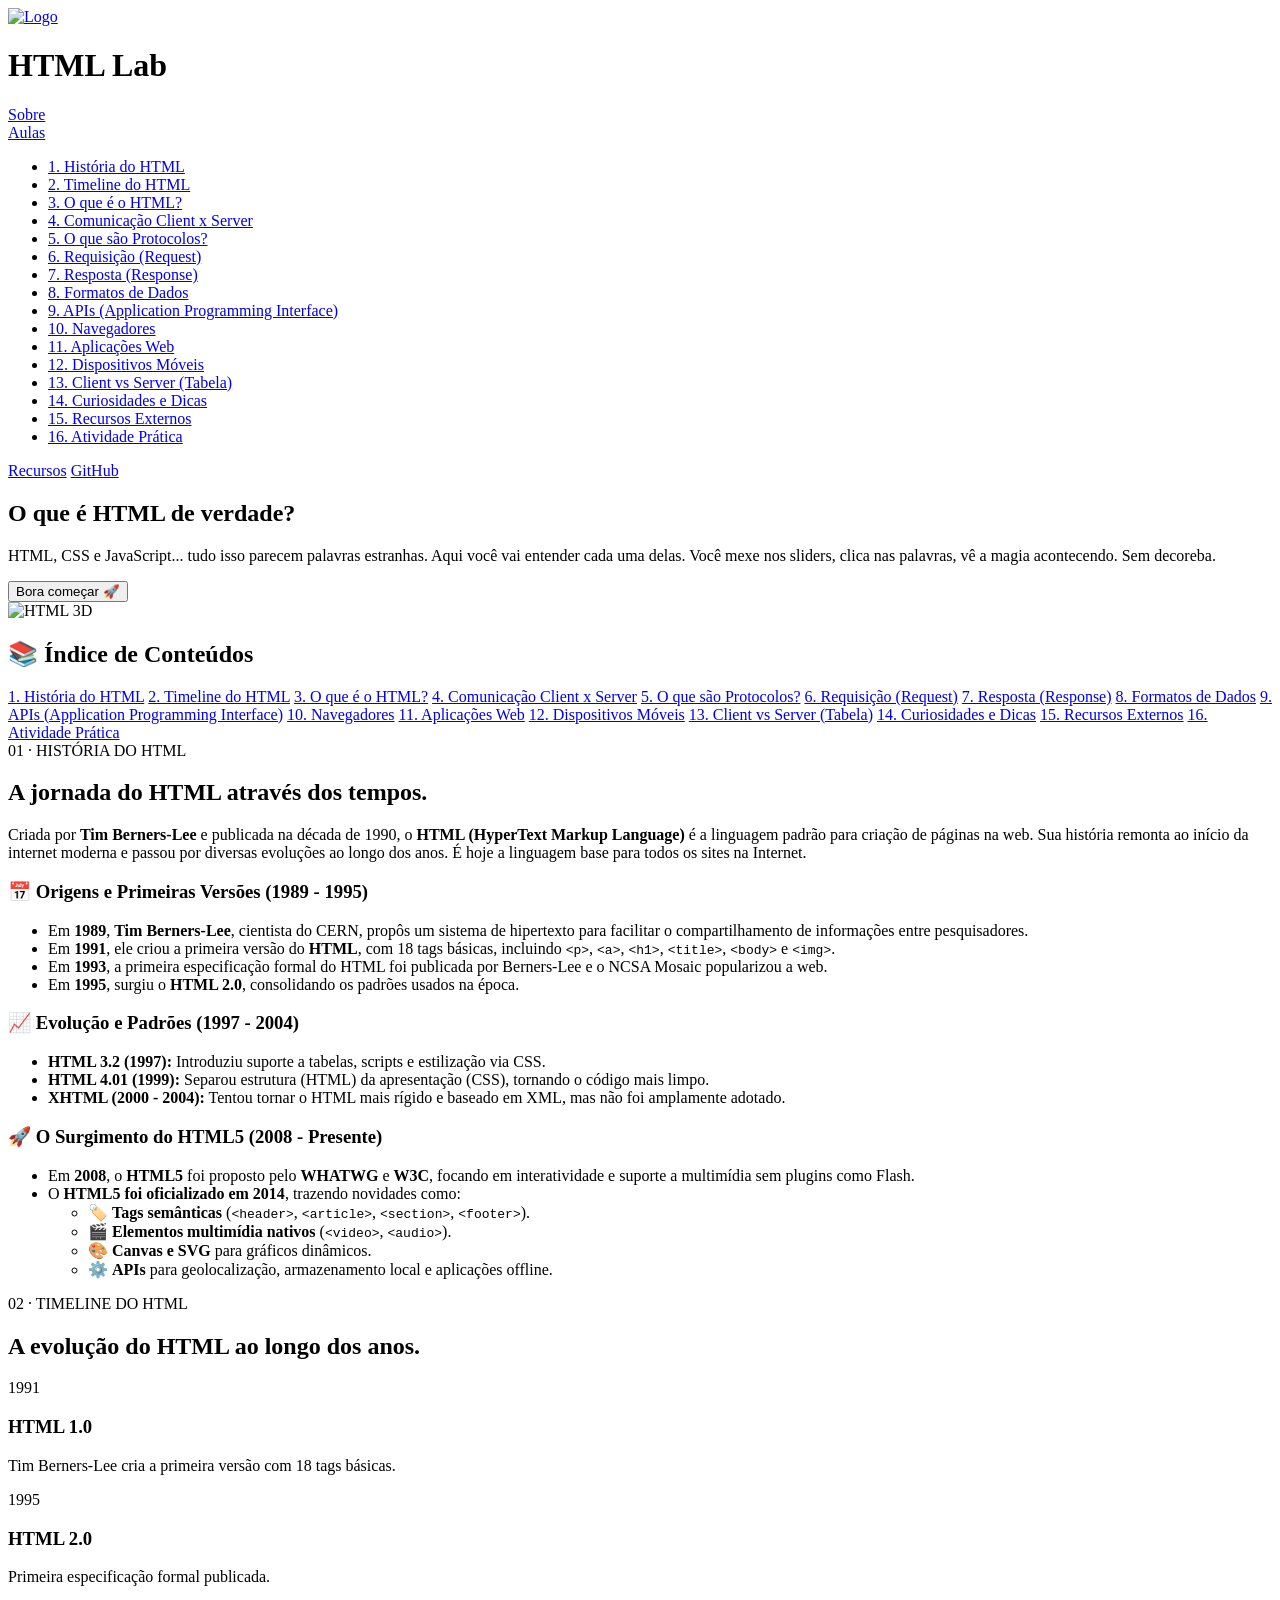
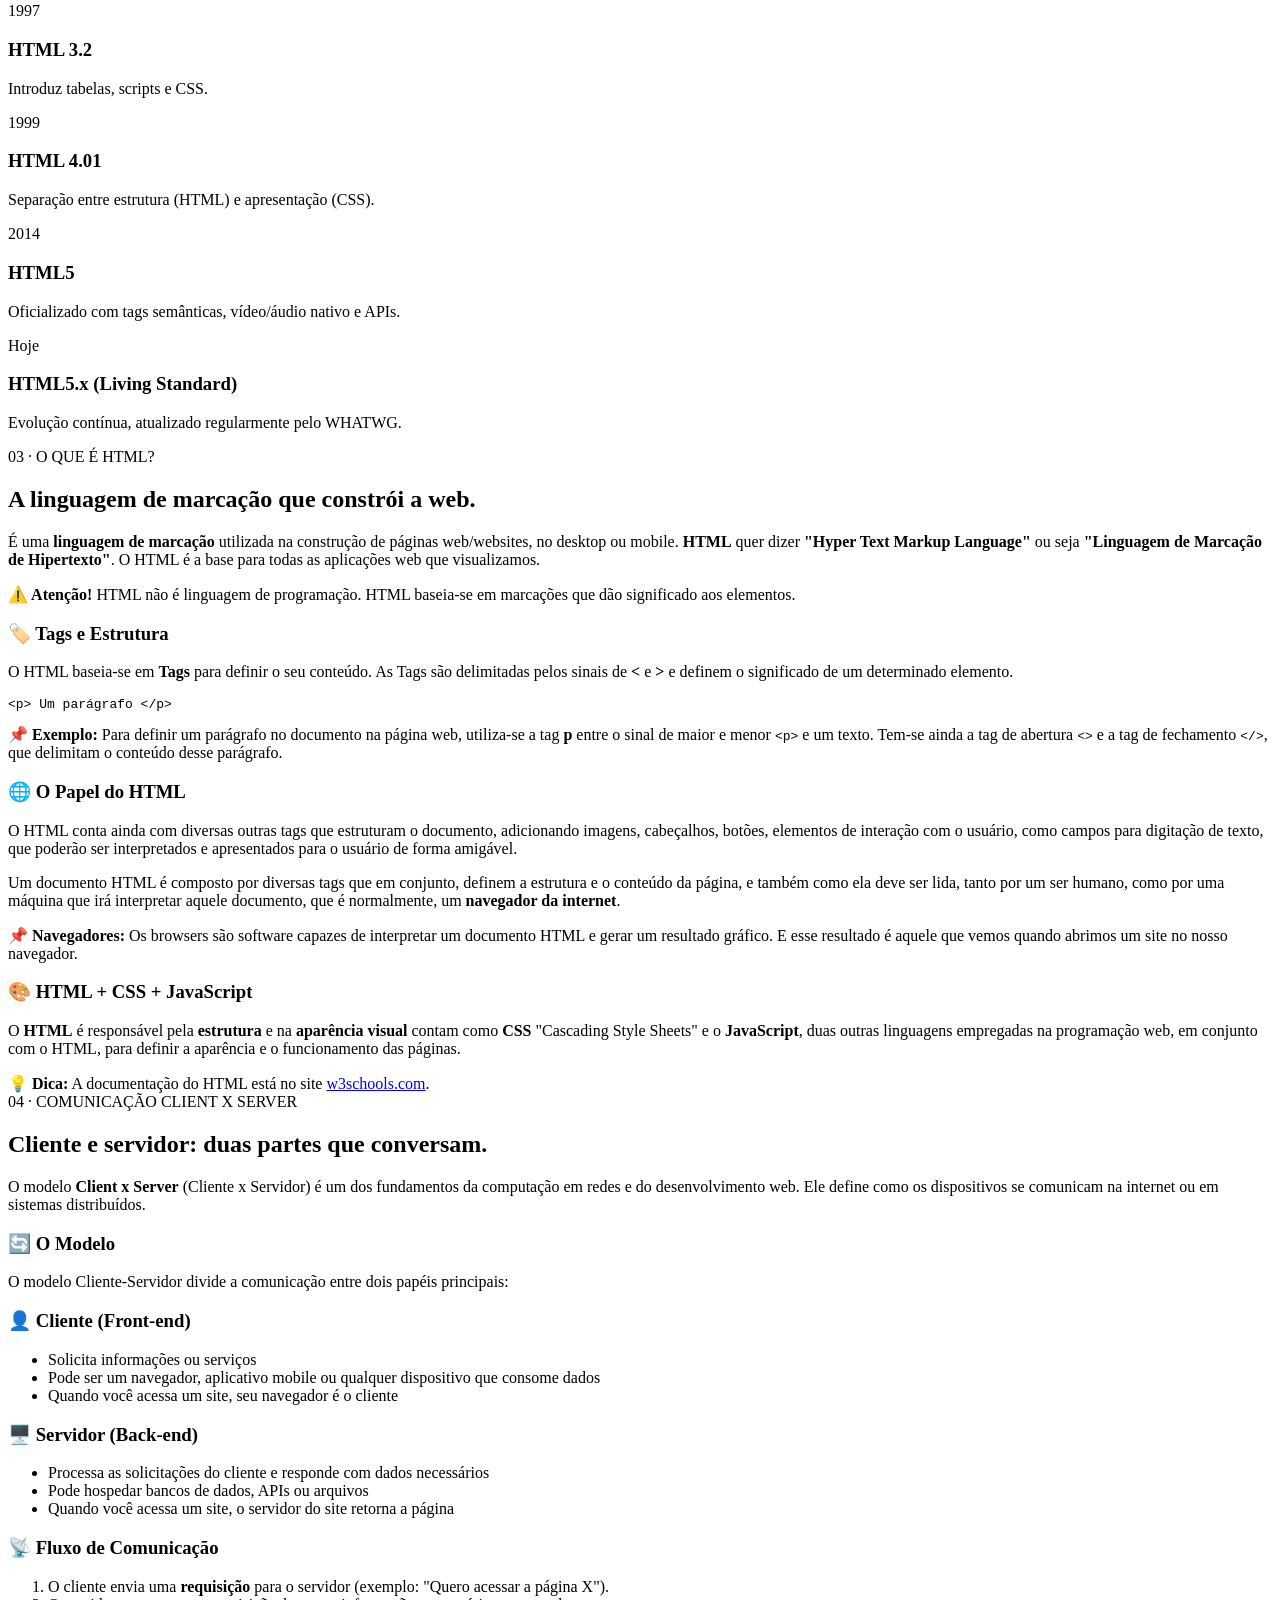
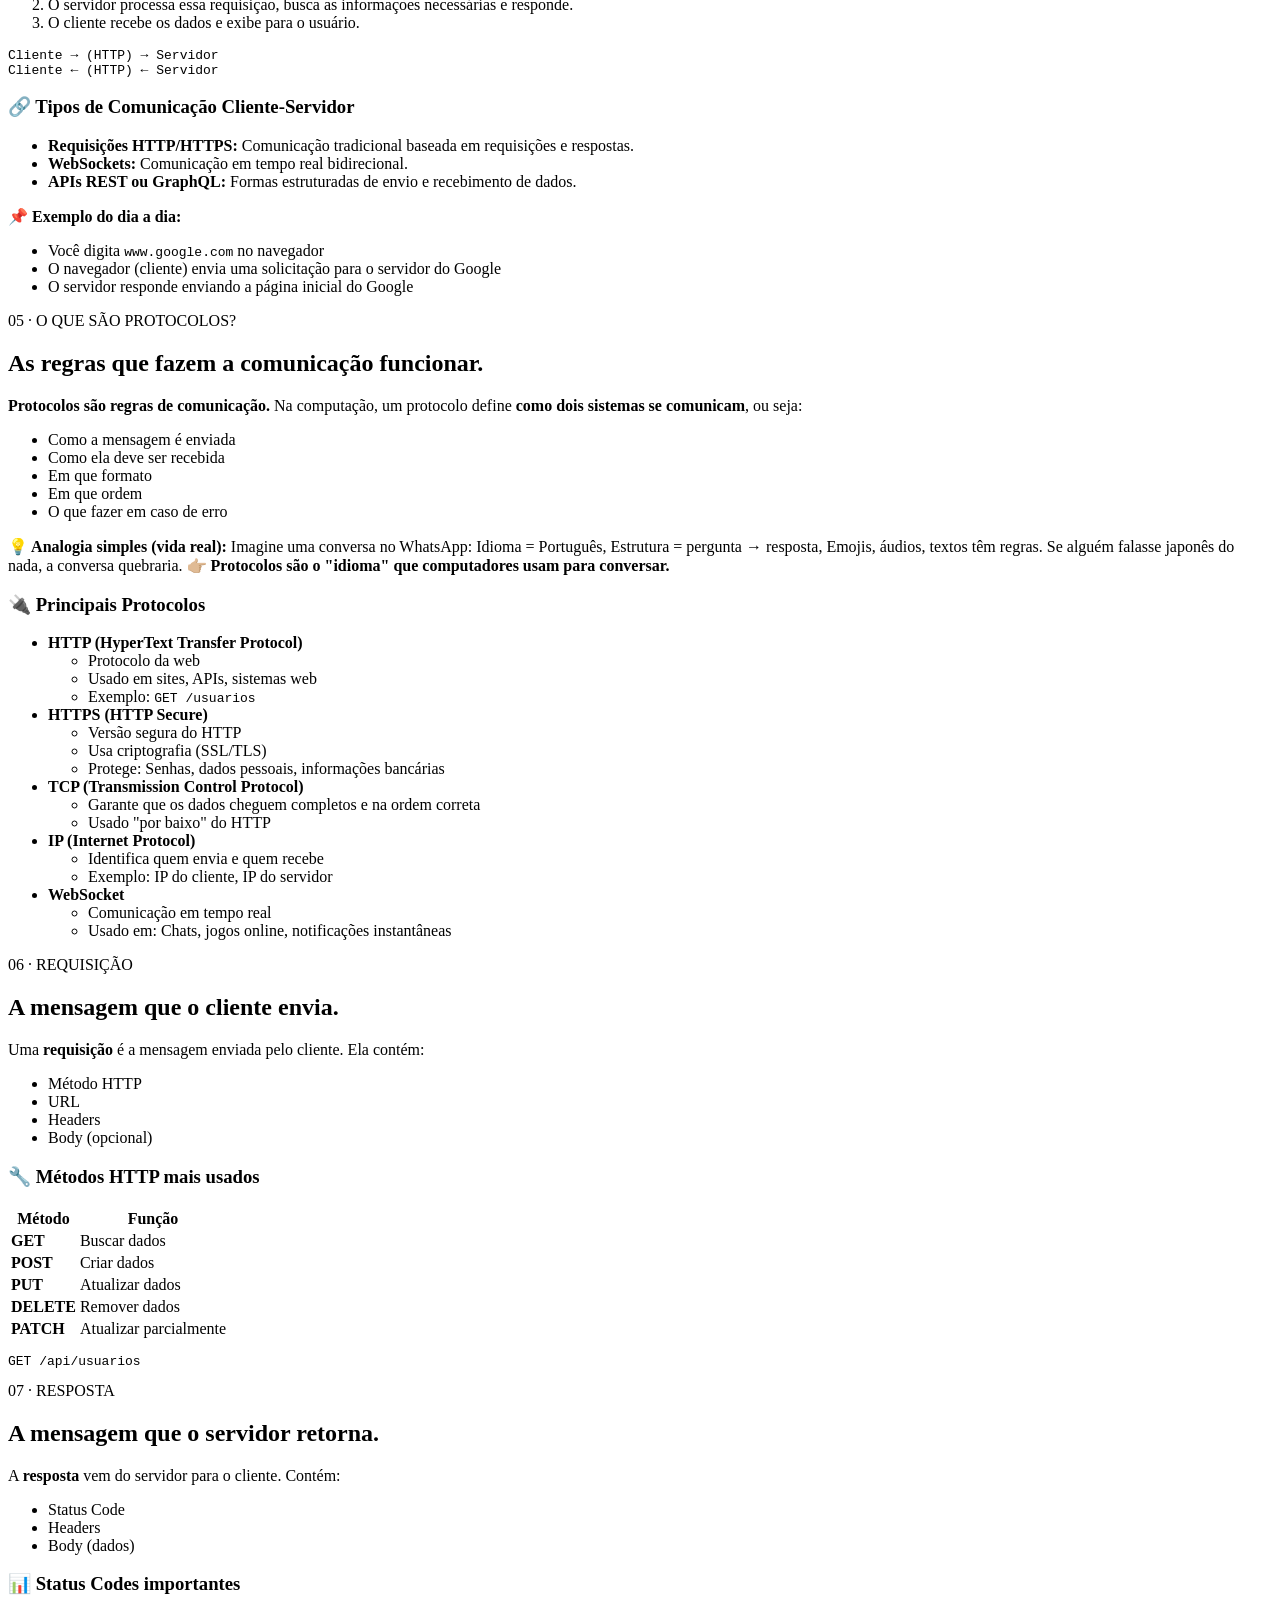
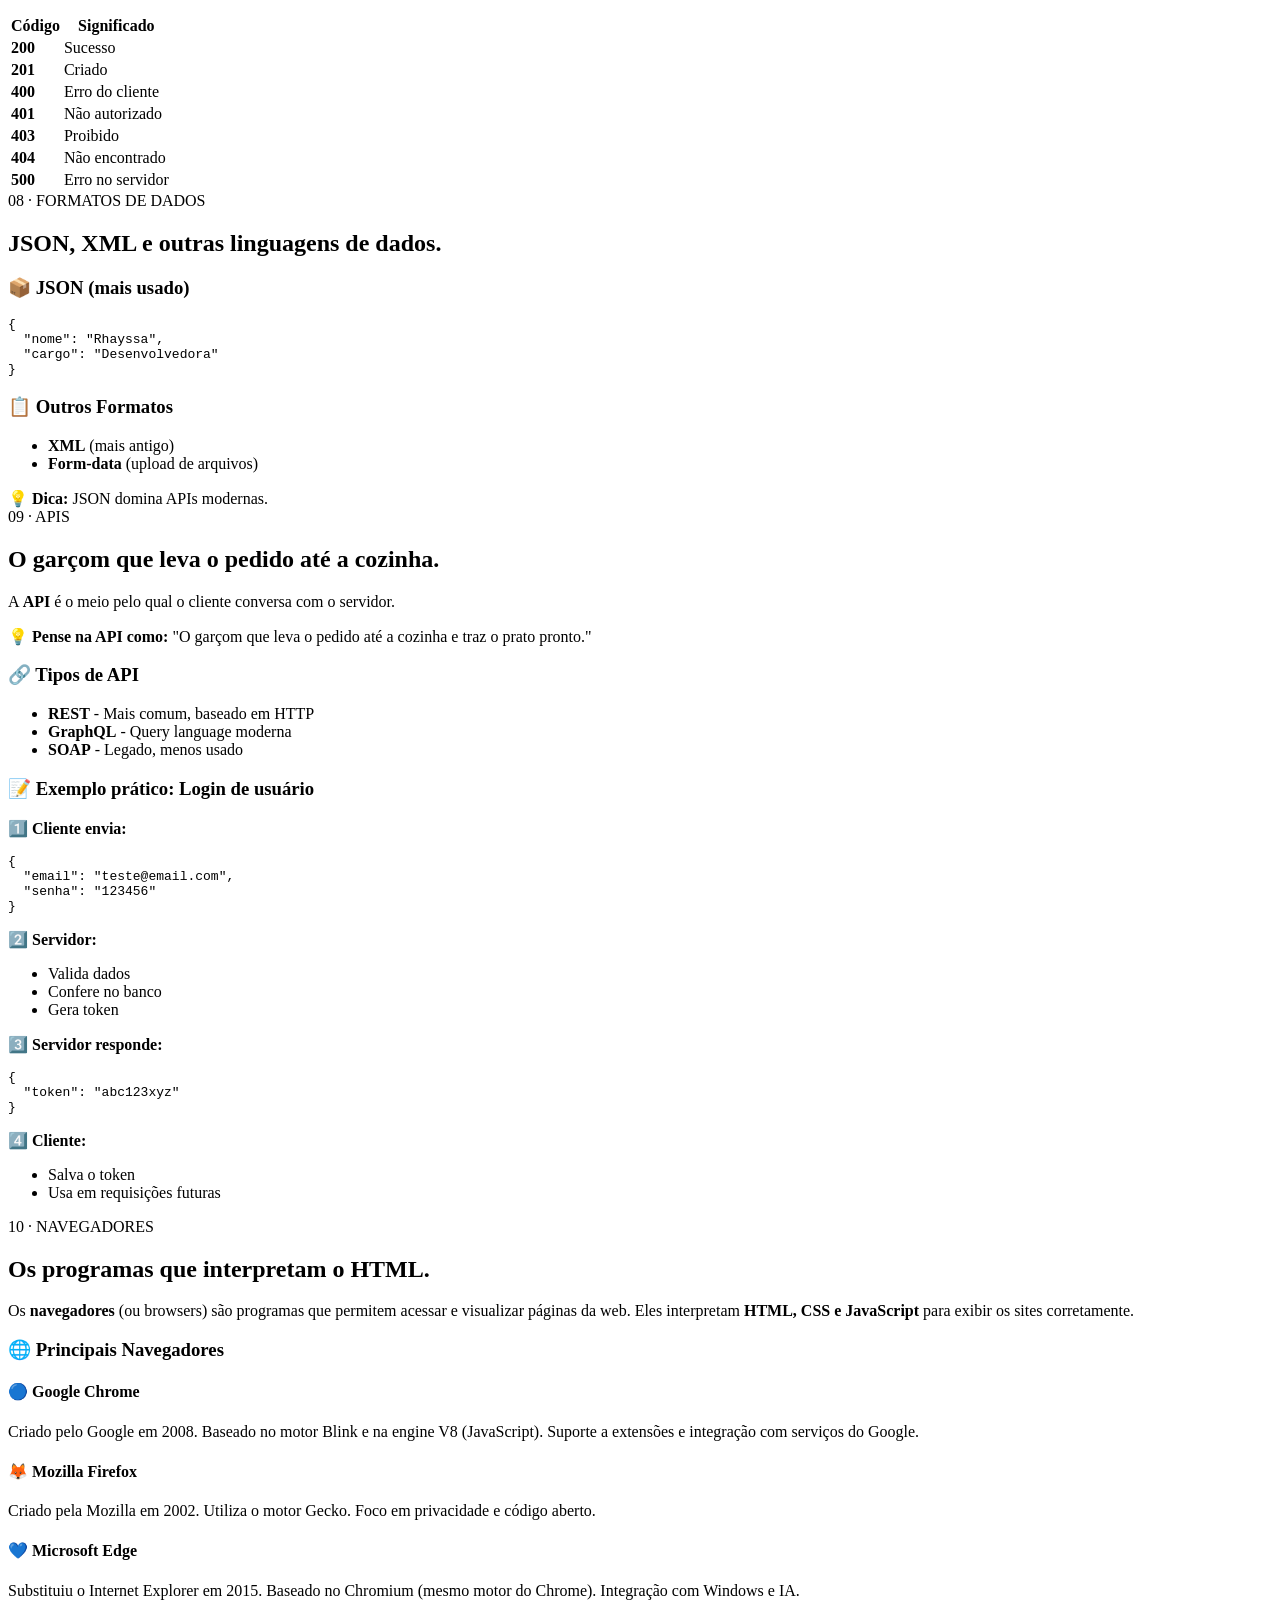
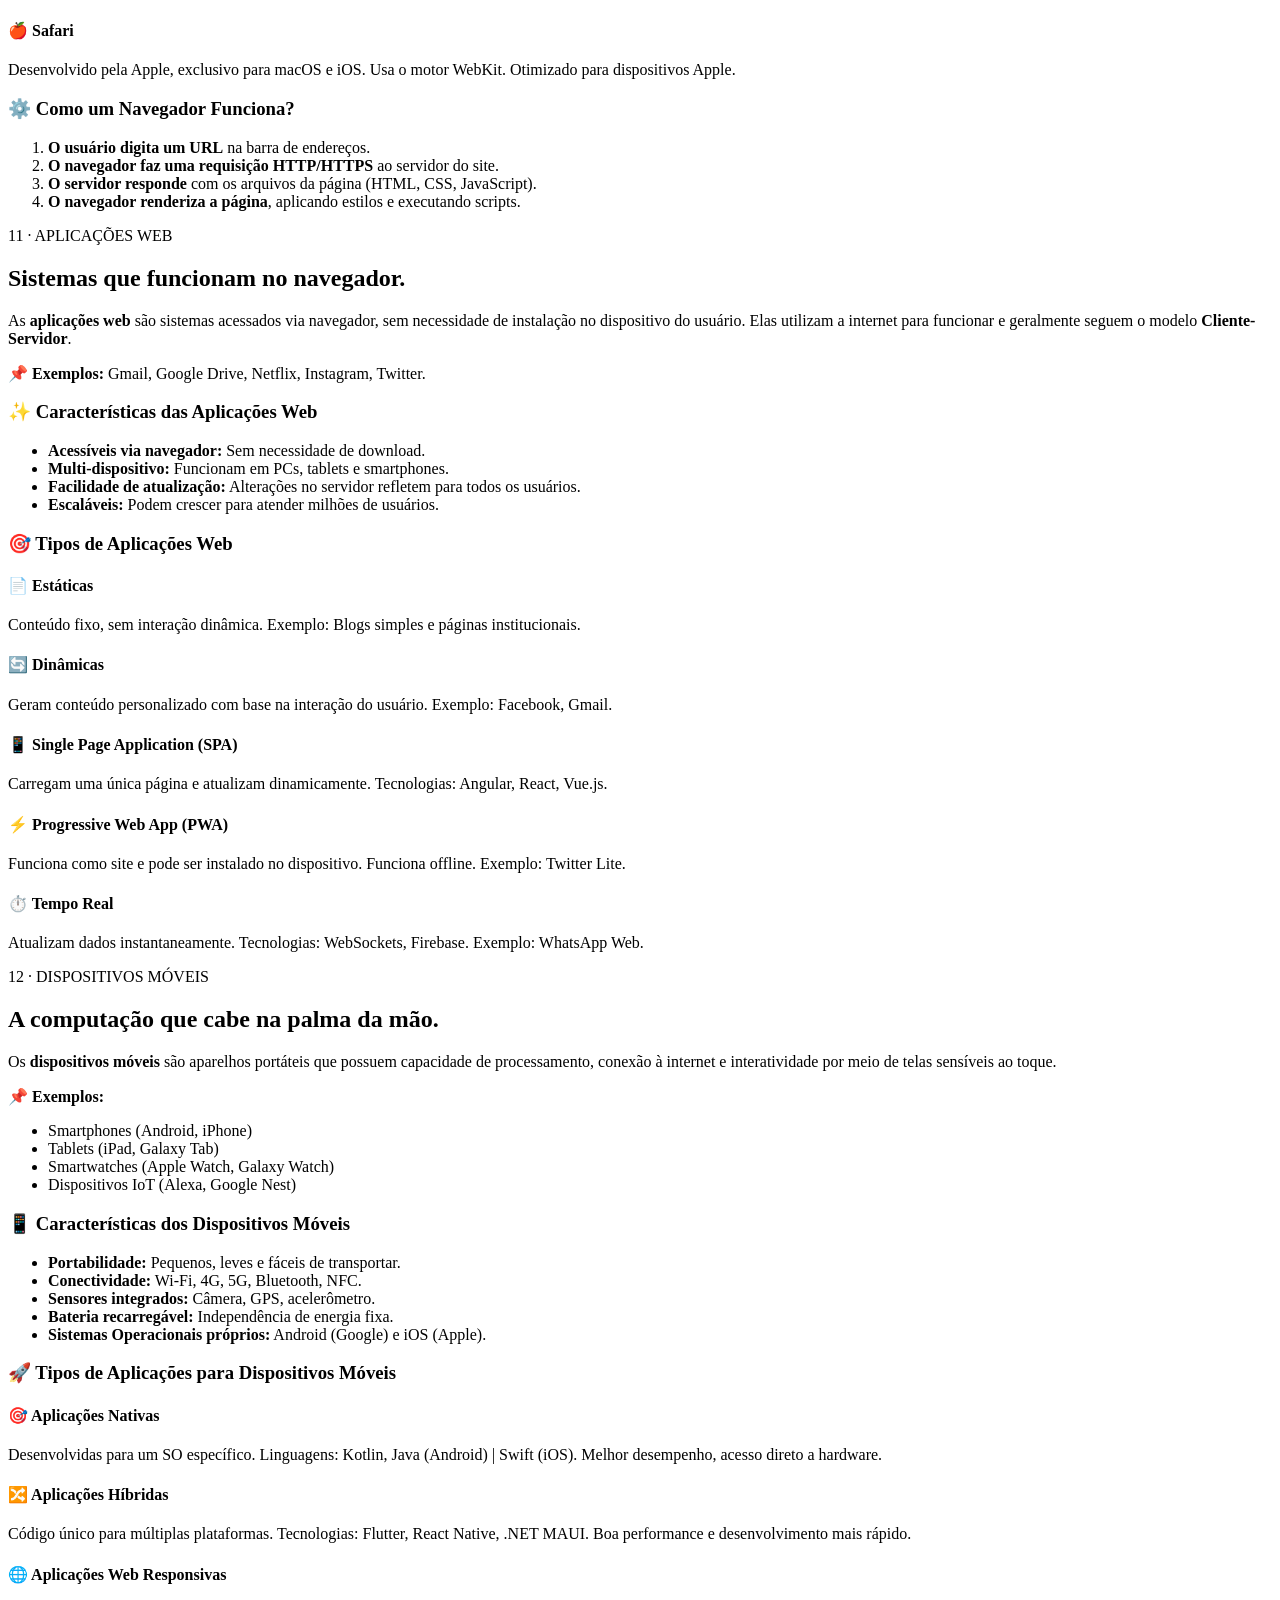
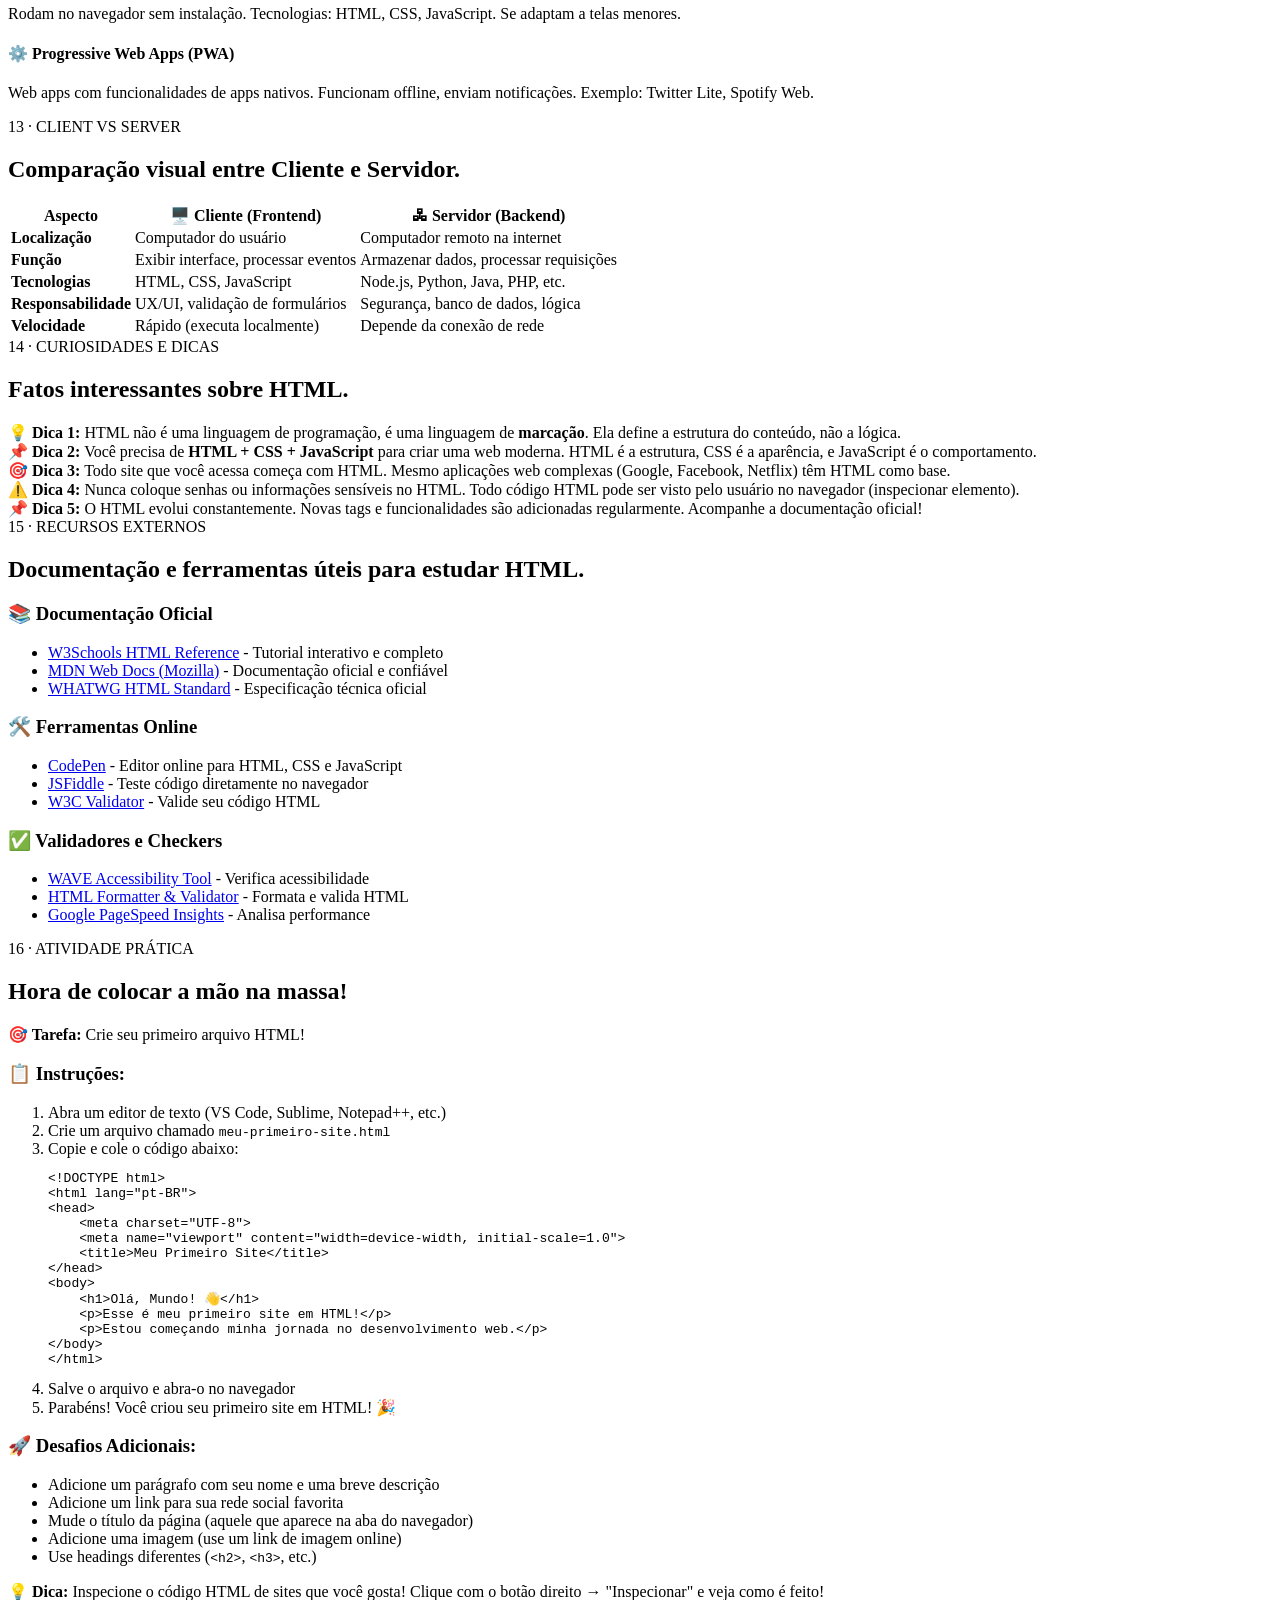
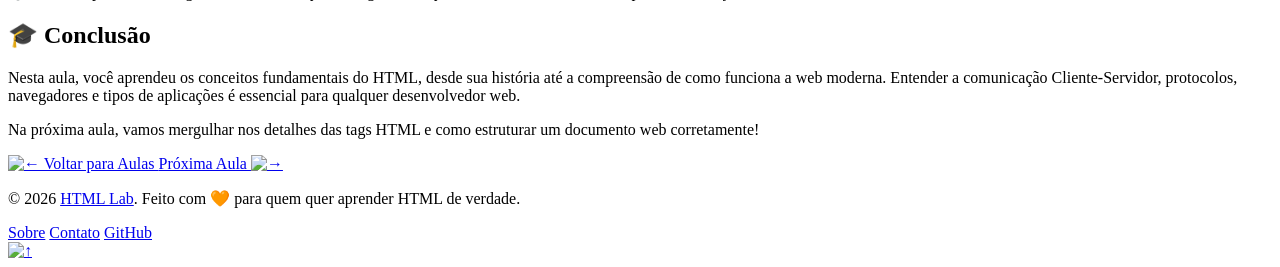
==== aula1/index.html @ 6359d2df "feat: update project title and branding from "Tudo Sobre HTML" to "HTML Lab" across all relevant fil" ====
<!DOCTYPE html>
<html lang="pt-BR">
<head>
    <meta charset="UTF-8">
    <meta name="viewport" content="width=device-width, initial-scale=1.0">
    <title>Aula 1 - Introdução ao HTML | HTML Lab</title>
    <link rel="icon" type="image/x-icon" href="../img/favicon.ico">
    <link rel="stylesheet" href="style.css">
    <link href="https://fonts.googleapis.com/css2?family=Caprasimo&family=JetBrains+Mono:wght@400;500&family=Sora:wght@400;600;700&display=swap" rel="stylesheet">
</head>
<body>
    <!-- HEADER -->
    <header class="header">
        <div class="header-container">
            <div class="logo">
                <a href="../"><img src="../img/logo.png" alt="Logo" class="logo-icon"></a>
                <h1>HTML Lab</h1>
            </div>
            <nav class="nav">
                <a href="../#como-funciona">Sobre</a>
                <div class="nav-dropdown">
                    <a href="../#aulas" aria-controls="topicos-aula">Aulas</a>
                    <ul class="nav-topicos" id="topicos-aula" aria-label="Tópicos da aula 1">
                        <li><a href="#historia">1. História do HTML</a></li>
                        <li><a href="#timeline">2. Timeline do HTML</a></li>
                        <li><a href="#oque-html">3. O que é o HTML?</a></li>
                        <li><a href="#client-server">4. Comunicação Client x Server</a></li>
                        <li><a href="#protocolos">5. O que são Protocolos?</a></li>
                        <li><a href="#requisicao">6. Requisição (Request)</a></li>
                        <li><a href="#resposta">7. Resposta (Response)</a></li>
                        <li><a href="#formatos">8. Formatos de Dados</a></li>
                        <li><a href="#apis">9. APIs (Application Programming Interface)</a></li>
                        <li><a href="#navegadores">10. Navegadores</a></li>
                        <li><a href="#apps-web">11. Aplicações Web</a></li>
                        <li><a href="#mobile">12. Dispositivos Móveis</a></li>
                        <li><a href="#tabela-client-server">13. Client vs Server (Tabela)</a></li>
                        <li><a href="#curiosidades">14. Curiosidades e Dicas</a></li>
                        <li><a href="#recursos">15. Recursos Externos</a></li>
                        <li><a href="#atividade">16. Atividade Prática</a></li>
                    </ul>
                </div>
                <a href="../#recursos">Recursos</a>
                <a href="https://github.com/rhayssakramer/tudo-sobre-html" target="_blank">GitHub</a>
            </nav>
        </div>
    </header>

    <!-- MAIN CONTENT -->
    <main class="aula-container">
        <!-- AULA HEADER -->
        <section class="aula-header-hero">
            <div class="hero-content">
                <h1>O que é <span class="highlight">HTML</span> de verdade?</h1>
                <p class="hero-text">HTML, CSS e JavaScript... tudo isso parecem palavras estranhas. Aqui você vai entender cada uma delas. Você mexe nos sliders, clica nas palavras, vê a magia acontecendo. Sem decoreba.</p>
                <button id="btn-hero" class="btn btn-primary" onclick="document.querySelector('#toc-list').scrollIntoView({behavior: 'smooth'})">Bora começar 🚀</button>
            </div>
            <div class="hero-illustration">
                <img src="../img/html-3d.webp" alt="HTML 3D" class="hero-image">
            </div>
        </section>

        <!-- TABELA DE CONTEÚDOS -->
        <section class="toc-section">
            <h2>📚 Índice de Conteúdos</h2>
            <nav class="toc-list">
                <a href="#historia">1. História do HTML</a>
                <a href="#timeline">2. Timeline do HTML</a>
                <a href="#oque-html">3. O que é o HTML?</a>
                <a href="#client-server">4. Comunicação Client x Server</a>
                <a href="#protocolos">5. O que são Protocolos?</a>
                <a href="#requisicao">6. Requisição (Request)</a>
                <a href="#resposta">7. Resposta (Response)</a>
                <a href="#formatos">8. Formatos de Dados</a>
                <a href="#apis">9. APIs (Application Programming Interface)</a>
                <a href="#navegadores">10. Navegadores</a>
                <a href="#apps-web">11. Aplicações Web</a>
                <a href="#mobile">12. Dispositivos Móveis</a>
                <a href="#tabela-client-server">13. Client vs Server (Tabela)</a>
                <a href="#curiosidades">14. Curiosidades e Dicas</a>
                <a href="#recursos">15. Recursos Externos</a>
                <a href="#atividade">16. Atividade Prática</a>
            </nav>
        </section>

        <!-- SEÇÃO 1: HISTÓRIA DO HTML -->
        <section class="content-section" id="historia">
            <span class="section-label">01 · HISTÓRIA DO HTML</span>
            <h1>A jornada do <span class="highlight">HTML</span> através dos tempos.</h1>
            
            <div class="content-block">
                <p>Criada por <strong>Tim Berners-Lee</strong> e publicada na década de 1990, o <strong>HTML (HyperText Markup Language)</strong> é a linguagem padrão para criação de páginas na web. Sua história remonta ao início da internet moderna e passou por diversas evoluções ao longo dos anos. É hoje a linguagem base para todos os sites na Internet.</p>

                <h3>📅 Origens e Primeiras Versões (1989 - 1995)</h3>
                <ul>
                    <li>Em <strong>1989</strong>, <strong>Tim Berners-Lee</strong>, cientista do CERN, propôs um sistema de hipertexto para facilitar o compartilhamento de informações entre pesquisadores.</li>
                    <li>Em <strong>1991</strong>, ele criou a primeira versão do <strong>HTML</strong>, com 18 tags básicas, incluindo <code>&lt;p&gt;</code>, <code>&lt;a&gt;</code>, <code>&lt;h1&gt;</code>, <code>&lt;title&gt;</code>, <code>&lt;body&gt;</code> e <code>&lt;img&gt;</code>.</li>
                    <li>Em <strong>1993</strong>, a primeira especificação formal do HTML foi publicada por Berners-Lee e o NCSA Mosaic popularizou a web.</li>
                    <li>Em <strong>1995</strong>, surgiu o <strong>HTML 2.0</strong>, consolidando os padrões usados na época.</li>
                </ul>

                <h3>📈 Evolução e Padrões (1997 - 2004)</h3>
                <ul>
                    <li><strong>HTML 3.2 (1997):</strong> Introduziu suporte a tabelas, scripts e estilização via CSS.</li>
                    <li><strong>HTML 4.01 (1999):</strong> Separou estrutura (HTML) da apresentação (CSS), tornando o código mais limpo.</li>
                    <li><strong>XHTML (2000 - 2004):</strong> Tentou tornar o HTML mais rígido e baseado em XML, mas não foi amplamente adotado.</li>
                </ul>

                <h3>🚀 O Surgimento do HTML5 (2008 - Presente)</h3>
                <ul>
                    <li>Em <strong>2008</strong>, o <strong>HTML5</strong> foi proposto pelo <strong>WHATWG</strong> e <strong>W3C</strong>, focando em interatividade e suporte a multimídia sem plugins como Flash.</li>
                    <li>O <strong>HTML5 foi oficializado em 2014</strong>, trazendo novidades como:
                        <ul>
                            <li>🏷️ <strong>Tags semânticas</strong> (<code>&lt;header&gt;</code>, <code>&lt;article&gt;</code>, <code>&lt;section&gt;</code>, <code>&lt;footer&gt;</code>).</li>
                            <li>🎬 <strong>Elementos multimídia nativos</strong> (<code>&lt;video&gt;</code>, <code>&lt;audio&gt;</code>).</li>
                            <li>🎨 <strong>Canvas e SVG</strong> para gráficos dinâmicos.</li>
                            <li>⚙️ <strong>APIs</strong> para geolocalização, armazenamento local e aplicações offline.</li>
                        </ul>
                    </li>
                </ul>
            </div>
        </section>

        <!-- SEÇÃO 2: TIMELINE DA EVOLUÇÃO DO HTML -->
        <section class="content-section" id="timeline">
            <span class="section-label">02 · TIMELINE DO HTML</span>
            <h2>A evolução do <span class="highlight">HTML ao longo dos anos</span>.</h2>
            
            <div class="content-block">
                <div class="timeline">
                    <div class="timeline-item">
                        <span class="timeline-date">1991</span>
                        <div class="timeline-content">
                            <h3>HTML 1.0</h3>
                            <p>Tim Berners-Lee cria a primeira versão com 18 tags básicas.</p>
                        </div>
                    </div>
                    <div class="timeline-item">
                        <span class="timeline-date">1995</span>
                        <div class="timeline-content">
                            <h3>HTML 2.0</h3>
                            <p>Primeira especificação formal publicada.</p>
                        </div>
                    </div>
                    <div class="timeline-item">
                        <span class="timeline-date">1997</span>
                        <div class="timeline-content">
                            <h3>HTML 3.2</h3>
                            <p>Introduz tabelas, scripts e CSS.</p>
                        </div>
                    </div>
                    <div class="timeline-item">
                        <span class="timeline-date">1999</span>
                        <div class="timeline-content">
                            <h3>HTML 4.01</h3>
                            <p>Separação entre estrutura (HTML) e apresentação (CSS).</p>
                        </div>
                    </div>
                    <div class="timeline-item">
                        <span class="timeline-date">2014</span>
                        <div class="timeline-content">
                            <h3>HTML5</h3>
                            <p>Oficializado com tags semânticas, vídeo/áudio nativo e APIs.</p>
                        </div>
                    </div>
                    <div class="timeline-item">
                        <span class="timeline-date">Hoje</span>
                        <div class="timeline-content">
                            <h3>HTML5.x (Living Standard)</h3>
                            <p>Evolução contínua, atualizado regularmente pelo WHATWG.</p>
                        </div>
                    </div>
                </div>
            </div>
        </section>

        <!-- SEÇÃO 3: O QUE É HTML? -->
        <section class="content-section" id="oque-html">
            <span class="section-label">03 · O QUE É HTML?</span>
            <h1>A linguagem de marcação que <span class="highlight">constrói a web</span>.</h1>
            
            <div class="content-block">
                <p>É uma <strong>linguagem de marcação</strong> utilizada na construção de páginas web/websites, no desktop ou mobile. <strong>HTML</strong> quer dizer <strong>"Hyper Text Markup Language"</strong> ou seja <strong>"Linguagem de Marcação de Hipertexto"</strong>. O HTML é a base para todas as aplicações web que visualizamos.</p>

                <div class="info-box warning">
                    <strong>⚠️ Atenção!</strong> HTML não é linguagem de programação. HTML baseia-se em marcações que dão significado aos elementos.
                </div>

                <h3>🏷️ Tags e Estrutura</h3>
                <p>O HTML baseia-se em <strong>Tags</strong> para definir o seu conteúdo. As Tags são delimitadas pelos sinais de <strong>&lt;</strong> e <strong>&gt;</strong> e definem o significado de um determinado elemento.</p>

                <pre><code class="code-block">&lt;p&gt; Um parágrafo &lt;/p&gt;</code></pre>

                <div class="info-box info">
                    <strong>📌 Exemplo:</strong> Para definir um parágrafo no documento na página web, utiliza-se a tag <strong>p</strong> entre o sinal de maior e menor <code>&lt;p&gt;</code> e um texto. Tem-se ainda a tag de abertura <code>&lt;&gt;</code> e a tag de fechamento <code>&lt;/&gt;</code>, que delimitam o conteúdo desse parágrafo.
                </div>

                <h3>🌐 O Papel do HTML</h3>
                <p>O HTML conta ainda com diversas outras tags que estruturam o documento, adicionando imagens, cabeçalhos, botões, elementos de interação com o usuário, como campos para digitação de texto, que poderão ser interpretados e apresentados para o usuário de forma amigável.</p>

                <p>Um documento HTML é composto por diversas tags que em conjunto, definem a estrutura e o conteúdo da página, e também como ela deve ser lida, tanto por um ser humano, como por uma máquina que irá interpretar aquele documento, que é normalmente, um <strong>navegador da internet</strong>.</p>

                <div class="info-box info">
                    <strong>📌 Navegadores:</strong> Os browsers são software capazes de interpretar um documento HTML e gerar um resultado gráfico. E esse resultado é aquele que vemos quando abrimos um site no nosso navegador.
                </div>

                <h3>🎨 HTML + CSS + JavaScript</h3>
                <p>O <strong>HTML</strong> é responsável pela <strong>estrutura</strong> e na <strong>aparência visual</strong> contam como <strong>CSS</strong> "Cascading Style Sheets" e o <strong>JavaScript</strong>, duas outras linguagens empregadas na programação web, em conjunto com o HTML, para definir a aparência e o funcionamento das páginas.</p>

                <div class="info-box tip">
                    <strong>💡 Dica:</strong> A documentação do HTML está no site <a href="https://www.w3schools.com/html/default.asp" target="_blank">w3schools.com</a>.
                </div>
            </div>
        </section>

        <!-- SEÇÃO 4: COMUNICAÇÃO CLIENT X SERVER -->
        <section class="content-section" id="client-server">
            <span class="section-label">04 · COMUNICAÇÃO CLIENT X SERVER</span>
            <h1>Cliente e servidor: <span class="highlight">duas partes que conversam</span>.</h1>
            
            <div class="content-block">
                <p>O modelo <strong>Client x Server</strong> (Cliente x Servidor) é um dos fundamentos da computação em redes e do desenvolvimento web. Ele define como os dispositivos se comunicam na internet ou em sistemas distribuídos.</p>

                <h3>🔄 O Modelo</h3>
                <p>O modelo Cliente-Servidor divide a comunicação entre dois papéis principais:</p>

                <div class="two-columns">
                    <div class="column">
                        <h3>👤 Cliente (Front-end)</h3>
                        <ul>
                            <li>Solicita informações ou serviços</li>
                            <li>Pode ser um navegador, aplicativo mobile ou qualquer dispositivo que consome dados</li>
                            <li>Quando você acessa um site, seu navegador é o cliente</li>
                        </ul>
                    </div>
                    <div class="column">
                        <h3>🖥️ Servidor (Back-end)</h3>
                        <ul>
                            <li>Processa as solicitações do cliente e responde com dados necessários</li>
                            <li>Pode hospedar bancos de dados, APIs ou arquivos</li>
                            <li>Quando você acessa um site, o servidor do site retorna a página</li>
                        </ul>
                    </div>
                </div>

                <h3>📡 Fluxo de Comunicação</h3>
                <ol>
                    <li>O cliente envia uma <strong>requisição</strong> para o servidor (exemplo: "Quero acessar a página X").</li>
                    <li>O servidor processa essa requisição, busca as informações necessárias e responde.</li>
                    <li>O cliente recebe os dados e exibe para o usuário.</li>
                </ol>

                <pre><code class="code-block">Cliente → (HTTP) → Servidor
Cliente ← (HTTP) ← Servidor</code></pre>

                <h3>🔗 Tipos de Comunicação Cliente-Servidor</h3>
                <ul>
                    <li><strong>Requisições HTTP/HTTPS:</strong> Comunicação tradicional baseada em requisições e respostas.</li>
                    <li><strong>WebSockets:</strong> Comunicação em tempo real bidirecional.</li>
                    <li><strong>APIs REST ou GraphQL:</strong> Formas estruturadas de envio e recebimento de dados.</li>
                </ul>

                <div class="info-box example">
                    <strong>📌 Exemplo do dia a dia:</strong>
                    <ul>
                        <li>Você digita <code>www.google.com</code> no navegador</li>
                        <li>O navegador (cliente) envia uma solicitação para o servidor do Google</li>
                        <li>O servidor responde enviando a página inicial do Google</li>
                    </ul>
                </div>
            </div>
        </section>

        <!-- SEÇÃO 5: PROTOCOLOS -->
        <section class="content-section" id="protocolos">
            <span class="section-label">05 · O QUE SÃO PROTOCOLOS?</span>
            <h1>As regras que fazem a <span class="highlight">comunicação funcionar</span>.</h1>
            
            <div class="content-block">
                <p><strong>Protocolos são regras de comunicação.</strong> Na computação, um protocolo define <strong>como dois sistemas se comunicam</strong>, ou seja:</p>
                <ul>
                    <li>Como a mensagem é enviada</li>
                    <li>Como ela deve ser recebida</li>
                    <li>Em que formato</li>
                    <li>Em que ordem</li>
                    <li>O que fazer em caso de erro</li>
                </ul>

                <div class="info-box tip">
                    <strong>💡 Analogia simples (vida real):</strong> Imagine uma conversa no WhatsApp: Idioma = Português, Estrutura = pergunta → resposta, Emojis, áudios, textos têm regras. Se alguém falasse japonês do nada, a conversa quebraria. <strong>👉🏼 Protocolos são o "idioma" que computadores usam para conversar.</strong>
                </div>

                <h3>🔌 Principais Protocolos</h3>
                <ul>
                    <li><strong>HTTP (HyperText Transfer Protocol)</strong>
                        <ul>
                            <li>Protocolo da web</li>
                            <li>Usado em sites, APIs, sistemas web</li>
                            <li>Exemplo: <code>GET /usuarios</code></li>
                        </ul>
                    </li>
                    <li><strong>HTTPS (HTTP Secure)</strong>
                        <ul>
                            <li>Versão segura do HTTP</li>
                            <li>Usa criptografia (SSL/TLS)</li>
                            <li>Protege: Senhas, dados pessoais, informações bancárias</li>
                        </ul>
                    </li>
                    <li><strong>TCP (Transmission Control Protocol)</strong>
                        <ul>
                            <li>Garante que os dados cheguem completos e na ordem correta</li>
                            <li>Usado "por baixo" do HTTP</li>
                        </ul>
                    </li>
                    <li><strong>IP (Internet Protocol)</strong>
                        <ul>
                            <li>Identifica quem envia e quem recebe</li>
                            <li>Exemplo: IP do cliente, IP do servidor</li>
                        </ul>
                    </li>
                    <li><strong>WebSocket</strong>
                        <ul>
                            <li>Comunicação em tempo real</li>
                            <li>Usado em: Chats, jogos online, notificações instantâneas</li>
                        </ul>
                    </li>
                </ul>
            </div>
        </section>

        <!-- SEÇÃO 6: REQUISIÇÃO -->
        <section class="content-section" id="requisicao">
            <span class="section-label">06 · REQUISIÇÃO</span>
            <h1>A mensagem que o <span class="highlight">cliente envia</span>.</h1>
            
            <div class="content-block">
                <p>Uma <strong>requisição</strong> é a mensagem enviada pelo cliente. Ela contém:</p>
                <ul>
                    <li>Método HTTP</li>
                    <li>URL</li>
                    <li>Headers</li>
                    <li>Body (opcional)</li>
                </ul>

                <h3>🔧 Métodos HTTP mais usados</h3>
                <table class="content-table">
                    <thead>
                        <tr>
                            <th>Método</th>
                            <th>Função</th>
                        </tr>
                    </thead>
                    <tbody>
                        <tr>
                            <td><strong>GET</strong></td>
                            <td>Buscar dados</td>
                        </tr>
                        <tr>
                            <td><strong>POST</strong></td>
                            <td>Criar dados</td>
                        </tr>
                        <tr>
                            <td><strong>PUT</strong></td>
                            <td>Atualizar dados</td>
                        </tr>
                        <tr>
                            <td><strong>DELETE</strong></td>
                            <td>Remover dados</td>
                        </tr>
                        <tr>
                            <td><strong>PATCH</strong></td>
                            <td>Atualizar parcialmente</td>
                        </tr>
                    </tbody>
                </table>

                <pre><code class="code-block">GET /api/usuarios</code></pre>
            </div>
        </section>

        <!-- SEÇÃO 7: RESPOSTA -->
        <section class="content-section" id="resposta">
            <span class="section-label">07 · RESPOSTA</span>
            <h1>A mensagem que o <span class="highlight">servidor retorna</span>.</h1>
            
            <div class="content-block">
                <p>A <strong>resposta</strong> vem do servidor para o cliente. Contém:</p>
                <ul>
                    <li>Status Code</li>
                    <li>Headers</li>
                    <li>Body (dados)</li>
                </ul>

                <h3>📊 Status Codes importantes</h3>
                <table class="content-table">
                    <thead>
                        <tr>
                            <th>Código</th>
                            <th>Significado</th>
                        </tr>
                    </thead>
                    <tbody>
                        <tr>
                            <td><strong>200</strong></td>
                            <td>Sucesso</td>
                        </tr>
                        <tr>
                            <td><strong>201</strong></td>
                            <td>Criado</td>
                        </tr>
                        <tr>
                            <td><strong>400</strong></td>
                            <td>Erro do cliente</td>
                        </tr>
                        <tr>
                            <td><strong>401</strong></td>
                            <td>Não autorizado</td>
                        </tr>
                        <tr>
                            <td><strong>403</strong></td>
                            <td>Proibido</td>
                        </tr>
                        <tr>
                            <td><strong>404</strong></td>
                            <td>Não encontrado</td>
                        </tr>
                        <tr>
                            <td><strong>500</strong></td>
                            <td>Erro no servidor</td>
                        </tr>
                    </tbody>
                </table>
            </div>
        </section>

        <!-- SEÇÃO 8: FORMATOS DE DADOS -->
        <section class="content-section" id="formatos">
            <span class="section-label">08 · FORMATOS DE DADOS</span>
            <h1><span class="highlight">JSON, XML</span> e outras linguagens de dados.</h1>
            
            <div class="content-block">
                <h3>📦 JSON (mais usado)</h3>
                <pre><code class="code-block">{
  "nome": "Rhayssa",
  "cargo": "Desenvolvedora"
}</code></pre>

                <h3>📋 Outros Formatos</h3>
                <ul>
                    <li><strong>XML</strong> (mais antigo)</li>
                    <li><strong>Form-data</strong> (upload de arquivos)</li>
                </ul>

                <div class="info-box tip">
                    <strong>💡 Dica:</strong> JSON domina APIs modernas.
                </div>
            </div>
        </section>

        <!-- SEÇÃO 9: APIs -->
        <section class="content-section" id="apis">
            <span class="section-label">09 · APIS</span>
            <h1>O garçom que leva o <span class="highlight">pedido até a cozinha</span>.</h1>
            
            <div class="content-block">
                <p>A <strong>API</strong> é o meio pelo qual o cliente conversa com o servidor.</p>

                <div class="info-box tip">
                    <strong>💡 Pense na API como:</strong> "O garçom que leva o pedido até a cozinha e traz o prato pronto."
                </div>

                <h3>🔗 Tipos de API</h3>
                <ul>
                    <li><strong>REST</strong> - Mais comum, baseado em HTTP</li>
                    <li><strong>GraphQL</strong> - Query language moderna</li>
                    <li><strong>SOAP</strong> - Legado, menos usado</li>
                </ul>

                <h3>📝 Exemplo prático: Login de usuário</h3>
                <div class="example-box">
                    <p><strong>1️⃣ Cliente envia:</strong></p>
                    <pre><code class="code-block">{
  "email": "teste@email.com",
  "senha": "123456"
}</code></pre>

                    <p><strong>2️⃣ Servidor:</strong></p>
                    <ul>
                        <li>Valida dados</li>
                        <li>Confere no banco</li>
                        <li>Gera token</li>
                    </ul>

                    <p><strong>3️⃣ Servidor responde:</strong></p>
                    <pre><code class="code-block">{
  "token": "abc123xyz"
}</code></pre>

                    <p><strong>4️⃣ Cliente:</strong></p>
                    <ul>
                        <li>Salva o token</li>
                        <li>Usa em requisições futuras</li>
                    </ul>
                </div>
            </div>
        </section>

        <!-- SEÇÃO 10: NAVEGADORES -->
        <section class="content-section" id="navegadores">
            <span class="section-label">10 · NAVEGADORES</span>
            <h1>Os programas que <span class="highlight">interpretam o HTML</span>.</h1>
            
            <div class="content-block">
                <p>Os <strong>navegadores</strong> (ou browsers) são programas que permitem acessar e visualizar páginas da web. Eles interpretam <strong>HTML, CSS e JavaScript</strong> para exibir os sites corretamente.</p>

                <h3>🌐 Principais Navegadores</h3>

                <div class="browser-grid">
                    <div class="browser-card">
                        <h4>🔵 Google Chrome</h4>
                        <p>Criado pelo Google em 2008. Baseado no motor Blink e na engine V8 (JavaScript). Suporte a extensões e integração com serviços do Google.</p>
                    </div>
                    <div class="browser-card">
                        <h4>🦊 Mozilla Firefox</h4>
                        <p>Criado pela Mozilla em 2002. Utiliza o motor Gecko. Foco em privacidade e código aberto.</p>
                    </div>
                    <div class="browser-card">
                        <h4>💙 Microsoft Edge</h4>
                        <p>Substituiu o Internet Explorer em 2015. Baseado no Chromium (mesmo motor do Chrome). Integração com Windows e IA.</p>
                    </div>
                    <div class="browser-card">
                        <h4>🍎 Safari</h4>
                        <p>Desenvolvido pela Apple, exclusivo para macOS e iOS. Usa o motor WebKit. Otimizado para dispositivos Apple.</p>
                    </div>
                </div>

                <h3>⚙️ Como um Navegador Funciona?</h3>
                <ol>
                    <li><strong>O usuário digita um URL</strong> na barra de endereços.</li>
                    <li><strong>O navegador faz uma requisição HTTP/HTTPS</strong> ao servidor do site.</li>
                    <li><strong>O servidor responde</strong> com os arquivos da página (HTML, CSS, JavaScript).</li>
                    <li><strong>O navegador renderiza a página</strong>, aplicando estilos e executando scripts.</li>
                </ol>
            </div>
        </section>

        <!-- SEÇÃO 11: APLICAÇÕES WEB -->
        <section class="content-section" id="apps-web">
            <span class="section-label">11 · APLICAÇÕES WEB</span>
            <h1>Sistemas que funcionam no <span class="highlight">navegador</span>.</h1>
            
            <div class="content-block">
                <p>As <strong>aplicações web</strong> são sistemas acessados via navegador, sem necessidade de instalação no dispositivo do usuário. Elas utilizam a internet para funcionar e geralmente seguem o modelo <strong>Cliente-Servidor</strong>.</p>

                <div class="info-box example">
                    <strong>📌 Exemplos:</strong> Gmail, Google Drive, Netflix, Instagram, Twitter.
                </div>

                <h3>✨ Características das Aplicações Web</h3>
                <ul>
                    <li><strong>Acessíveis via navegador:</strong> Sem necessidade de download.</li>
                    <li><strong>Multi-dispositivo:</strong> Funcionam em PCs, tablets e smartphones.</li>
                    <li><strong>Facilidade de atualização:</strong> Alterações no servidor refletem para todos os usuários.</li>
                    <li><strong>Escaláveis:</strong> Podem crescer para atender milhões de usuários.</li>
                </ul>

                <h3>🎯 Tipos de Aplicações Web</h3>

                <div class="app-types">
                    <div class="app-type">
                        <h4>📄 Estáticas</h4>
                        <p>Conteúdo fixo, sem interação dinâmica. Exemplo: Blogs simples e páginas institucionais.</p>
                    </div>
                    <div class="app-type">
                        <h4>🔄 Dinâmicas</h4>
                        <p>Geram conteúdo personalizado com base na interação do usuário. Exemplo: Facebook, Gmail.</p>
                    </div>
                    <div class="app-type">
                        <h4>📱 Single Page Application (SPA)</h4>
                        <p>Carregam uma única página e atualizam dinamicamente. Tecnologias: Angular, React, Vue.js.</p>
                    </div>
                    <div class="app-type">
                        <h4>⚡ Progressive Web App (PWA)</h4>
                        <p>Funciona como site e pode ser instalado no dispositivo. Funciona offline. Exemplo: Twitter Lite.</p>
                    </div>
                    <div class="app-type">
                        <h4>⏱️ Tempo Real</h4>
                        <p>Atualizam dados instantaneamente. Tecnologias: WebSockets, Firebase. Exemplo: WhatsApp Web.</p>
                    </div>
                </div>
            </div>
        </section>

        <!-- SEÇÃO 12: DISPOSITIVOS MÓVEIS -->
        <section class="content-section" id="mobile">
            <span class="section-label">12 · DISPOSITIVOS MÓVEIS</span>
            <h1>A computação que cabe na <span class="highlight">palma da mão</span>.</h1>
            
            <div class="content-block">
                <p>Os <strong>dispositivos móveis</strong> são aparelhos portáteis que possuem capacidade de processamento, conexão à internet e interatividade por meio de telas sensíveis ao toque.</p>

                <div class="info-box example">
                    <strong>📌 Exemplos:</strong>
                    <ul>
                        <li>Smartphones (Android, iPhone)</li>
                        <li>Tablets (iPad, Galaxy Tab)</li>
                        <li>Smartwatches (Apple Watch, Galaxy Watch)</li>
                        <li>Dispositivos IoT (Alexa, Google Nest)</li>
                    </ul>
                </div>

                <h3>📱 Características dos Dispositivos Móveis</h3>
                <ul>
                    <li><strong>Portabilidade:</strong> Pequenos, leves e fáceis de transportar.</li>
                    <li><strong>Conectividade:</strong> Wi-Fi, 4G, 5G, Bluetooth, NFC.</li>
                    <li><strong>Sensores integrados:</strong> Câmera, GPS, acelerômetro.</li>
                    <li><strong>Bateria recarregável:</strong> Independência de energia fixa.</li>
                    <li><strong>Sistemas Operacionais próprios:</strong> Android (Google) e iOS (Apple).</li>
                </ul>

                <h3>🚀 Tipos de Aplicações para Dispositivos Móveis</h3>

                <div class="mobile-apps">
                    <div class="app-type">
                        <h4>🎯 Aplicações Nativas</h4>
                        <p>Desenvolvidas para um SO específico. Linguagens: Kotlin, Java (Android) | Swift (iOS). Melhor desempenho, acesso direto a hardware.</p>
                    </div>
                    <div class="app-type">
                        <h4>🔀 Aplicações Híbridas</h4>
                        <p>Código único para múltiplas plataformas. Tecnologias: Flutter, React Native, .NET MAUI. Boa performance e desenvolvimento mais rápido.</p>
                    </div>
                    <div class="app-type">
                        <h4>🌐 Aplicações Web Responsivas</h4>
                        <p>Rodam no navegador sem instalação. Tecnologias: HTML, CSS, JavaScript. Se adaptam a telas menores.</p>
                    </div>
                    <div class="app-type">
                        <h4>⚙️ Progressive Web Apps (PWA)</h4>
                        <p>Web apps com funcionalidades de apps nativos. Funcionam offline, enviam notificações. Exemplo: Twitter Lite, Spotify Web.</p>
                    </div>
                </div>
            </div>
        </section>

        <!-- SEÇÃO 13: CLIENT VS SERVER (TABELA COMPARATIVA) -->
        <section class="content-section" id="tabela-client-server">
            <span class="section-label">13 · CLIENT VS SERVER</span>
            <h1>Comparação visual entre <span class="highlight">Cliente e Servidor</span>.</h1>
            
            <div class="content-block">
                <table class="content-table comparison-table">
                    <thead>
                        <tr>
                            <th>Aspecto</th>
                            <th>🖥️ Cliente (Frontend)</th>
                            <th>🖧 Servidor (Backend)</th>
                        </tr>
                    </thead>
                    <tbody>
                        <tr>
                            <td><strong>Localização</strong></td>
                            <td>Computador do usuário</td>
                            <td>Computador remoto na internet</td>
                        </tr>
                        <tr>
                            <td><strong>Função</strong></td>
                            <td>Exibir interface, processar eventos</td>
                            <td>Armazenar dados, processar requisições</td>
                        </tr>
                        <tr>
                            <td><strong>Tecnologias</strong></td>
                            <td>HTML, CSS, JavaScript</td>
                            <td>Node.js, Python, Java, PHP, etc.</td>
                        </tr>
                        <tr>
                            <td><strong>Responsabilidade</strong></td>
                            <td>UX/UI, validação de formulários</td>
                            <td>Segurança, banco de dados, lógica</td>
                        </tr>
                        <tr>
                            <td><strong>Velocidade</strong></td>
                            <td>Rápido (executa localmente)</td>
                            <td>Depende da conexão de rede</td>
                        </tr>
                    </tbody>
                </table>
            </div>
        </section>

        <!-- SEÇÃO 13: CURIOSIDADES E DICAS -->
        <section class="content-section" id="curiosidades">
            <span class="section-label">14 · CURIOSIDADES E DICAS</span>
            <h1><span class="highlight">Fatos interessantes</span> sobre HTML.</h1>
            
            <div class="content-block">
                <div class="info-box tip">
                    <strong>💡 Dica 1:</strong> HTML não é uma linguagem de programação, é uma linguagem de <strong>marcação</strong>. Ela define a estrutura do conteúdo, não a lógica.
                </div>

                <div class="info-box info">
                    <strong>📌 Dica 2:</strong> Você precisa de <strong>HTML + CSS + JavaScript</strong> para criar uma web moderna. HTML é a estrutura, CSS é a aparência, e JavaScript é o comportamento.
                </div>

                <div class="info-box example">
                    <strong>🎯 Dica 3:</strong> Todo site que você acessa começa com HTML. Mesmo aplicações web complexas (Google, Facebook, Netflix) têm HTML como base.
                </div>

                <div class="info-box warning">
                    <strong>⚠️ Dica 4:</strong> Nunca coloque senhas ou informações sensíveis no HTML. Todo código HTML pode ser visto pelo usuário no navegador (inspecionar elemento).
                </div>

                <div class="info-box info">
                    <strong>📌 Dica 5:</strong> O HTML evolui constantemente. Novas tags e funcionalidades são adicionadas regularmente. Acompanhe a documentação oficial!
                </div>
            </div>
        </section>

        <!-- SEÇÃO 15: RECURSOS EXTERNOS -->
        <section class="content-section" id="recursos">
            <span class="section-label">15 · RECURSOS EXTERNOS</span>
            <h1>Documentação e ferramentas <span class="highlight">úteis</span> para estudar HTML.</h1>
            
            <div class="content-block">
                <h3>📚 Documentação Oficial</h3>
                <ul>
                    <li><a href="https://www.w3schools.com/html/" target="_blank">W3Schools HTML Reference</a> - Tutorial interativo e completo</li>
                    <li><a href="https://developer.mozilla.org/pt-BR/docs/Web/HTML" target="_blank">MDN Web Docs (Mozilla)</a> - Documentação oficial e confiável</li>
                    <li><a href="https://html.spec.whatwg.org/" target="_blank">WHATWG HTML Standard</a> - Especificação técnica oficial</li>
                </ul>

                <h3>🛠️ Ferramentas Online</h3>
                <ul>
                    <li><a href="https://codepen.io/" target="_blank">CodePen</a> - Editor online para HTML, CSS e JavaScript</li>
                    <li><a href="https://jsfiddle.net/" target="_blank">JSFiddle</a> - Teste código diretamente no navegador</li>
                    <li><a href="https://validator.w3.org/" target="_blank">W3C Validator</a> - Valide seu código HTML</li>
                </ul>

                <h3>✅ Validadores e Checkers</h3>
                <ul>
                    <li><a href="https://wave.webaim.org/" target="_blank">WAVE Accessibility Tool</a> - Verifica acessibilidade</li>
                    <li><a href="https://www.freeformatter.com/html-validator.html" target="_blank">HTML Formatter & Validator</a> - Formata e valida HTML</li>
                    <li><a href="https://developers.google.com/speed/pagespeed/insights" target="_blank">Google PageSpeed Insights</a> - Analisa performance</li>
                </ul>
            </div>
        </section>

        <!-- SEÇÃO 16: ATIVIDADE PRÁTICA -->
        <section class="content-section" id="atividade">
            <span class="section-label">16 · ATIVIDADE PRÁTICA</span>
            <h1>Hora de <span class="highlight">colocar a mão na massa</span>!</h1>
            
            <div class="content-block">
                <div class="info-box tip">
                    <strong>🎯 Tarefa:</strong> Crie seu primeiro arquivo HTML!
                </div>

                <h3>📋 Instruções:</h3>
                <ol>
                    <li>Abra um editor de texto (VS Code, Sublime, Notepad++, etc.)</li>
                    <li>Crie um arquivo chamado <code>meu-primeiro-site.html</code></li>
                    <li>Copie e cole o código abaixo:
                        <pre><code class="code-block">&lt;!DOCTYPE html&gt;
&lt;html lang="pt-BR"&gt;
&lt;head&gt;
    &lt;meta charset="UTF-8"&gt;
    &lt;meta name="viewport" content="width=device-width, initial-scale=1.0"&gt;
    &lt;title&gt;Meu Primeiro Site&lt;/title&gt;
&lt;/head&gt;
&lt;body&gt;
    &lt;h1&gt;Olá, Mundo! 👋&lt;/h1&gt;
    &lt;p&gt;Esse é meu primeiro site em HTML!&lt;/p&gt;
    &lt;p&gt;Estou começando minha jornada no desenvolvimento web.&lt;/p&gt;
&lt;/body&gt;
&lt;/html&gt;</code></pre>
                    </li>
                    <li>Salve o arquivo e abra-o no navegador</li>
                    <li>Parabéns! Você criou seu primeiro site em HTML! 🎉</li>
                </ol>

                <h3>🚀 Desafios Adicionais:</h3>
                <ul>
                    <li>Adicione um parágrafo com seu nome e uma breve descrição</li>
                    <li>Adicione um link para sua rede social favorita</li>
                    <li>Mude o título da página (aquele que aparece na aba do navegador)</li>
                    <li>Adicione uma imagem (use um link de imagem online)</li>
                    <li>Use headings diferentes (<code>&lt;h2&gt;</code>, <code>&lt;h3&gt;</code>, etc.)</li>
                </ul>

                <div class="info-box example">
                    <strong>💡 Dica:</strong> Inspecione o código HTML de sites que você gosta! Clique com o botão direito → "Inspecionar" e veja como é feito!
                </div>
            </div>
        </section>

        <!-- SEÇÃO DE CONCLUSÃO -->
        <section class="content-section conclusion">
            <h1>🎓 Conclusão</h1>
            <p>Nesta aula, você aprendeu os conceitos fundamentais do HTML, desde sua história até a compreensão de como funciona a web moderna. Entender a comunicação Cliente-Servidor, protocolos, navegadores e tipos de aplicações é essencial para qualquer desenvolvedor web.</p>
            <p>Na próxima aula, vamos mergulhar nos detalhes das tags HTML e como estruturar um documento web corretamente!</p>
        </section>

        <!-- NAVEGAÇÃO -->
        <section class="aula-nav">
            <a href="../#aulas" class="btn btn-secondary">
                <img src="../img/right-arrow.png" alt="←" class="btn-icon">
                Voltar para Aulas
            </a>
            <a href="../aula2/" class="btn btn-primary">
                Próxima Aula
                <img src="../img/right-arrow.png" alt="→" class="btn-icon">
            </a>
        </section>
    </main>

    <!-- FOOTER -->
    <footer class="footer">
        <div class="footer-content">
            <p>&copy; 2026 <a href="https://github.com/rhayssakramer/tudo-sobre-html">HTML Lab</a>. Feito com 🧡 para quem quer aprender HTML de verdade.</p>
            <div class="footer-links">
                <a href="../#como-funciona">Sobre</a>
                <a href="https://rhayssakramer.vercel.app/">Contato</a>
                <a href="https://github.com/rhayssakramer" target="_blank">GitHub</a>
            </div>
        </div>
    </footer>

    <!-- BOTÃO VOLTAR AO TOPO -->
    <a href="#" class="scroll-to-top" id="scrollToTop">
        <img src="../img/next.png" alt="↑">
    </a>

    <script src="script.js"></script>
</body>
</html>
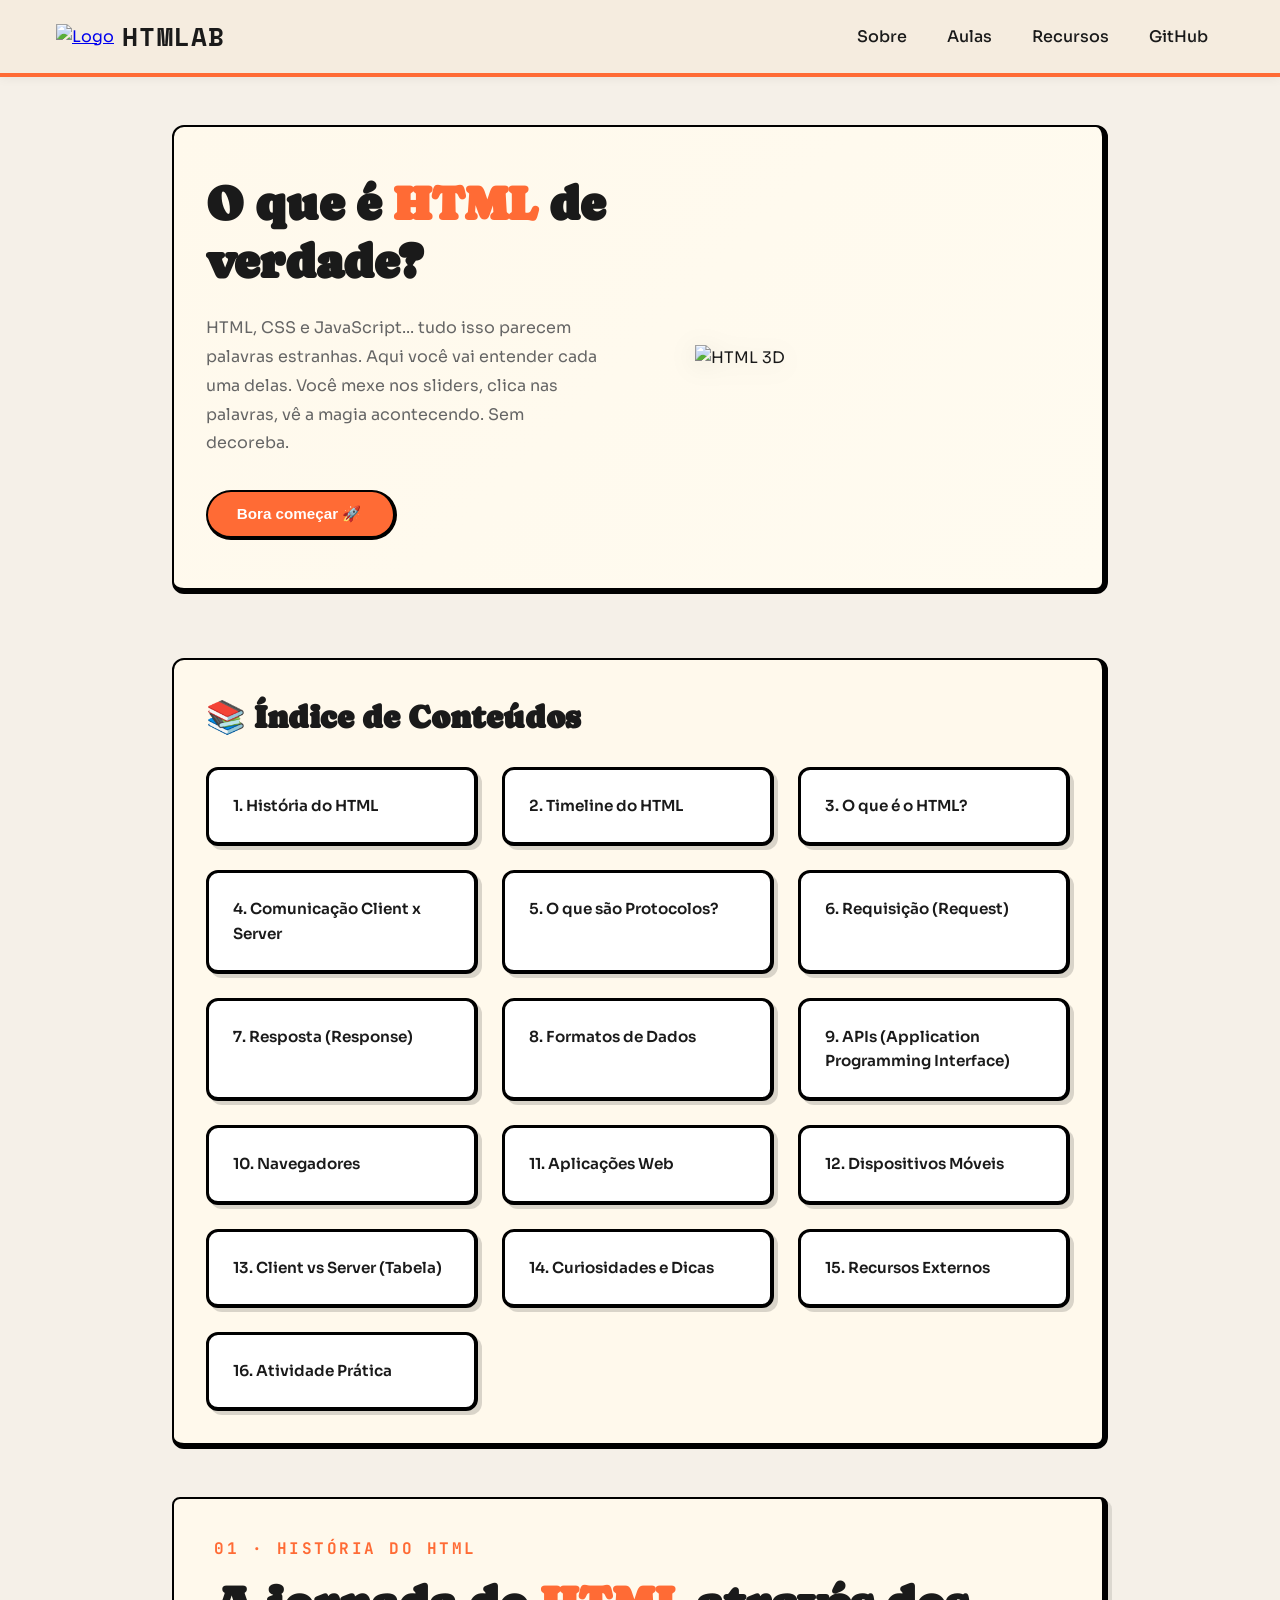
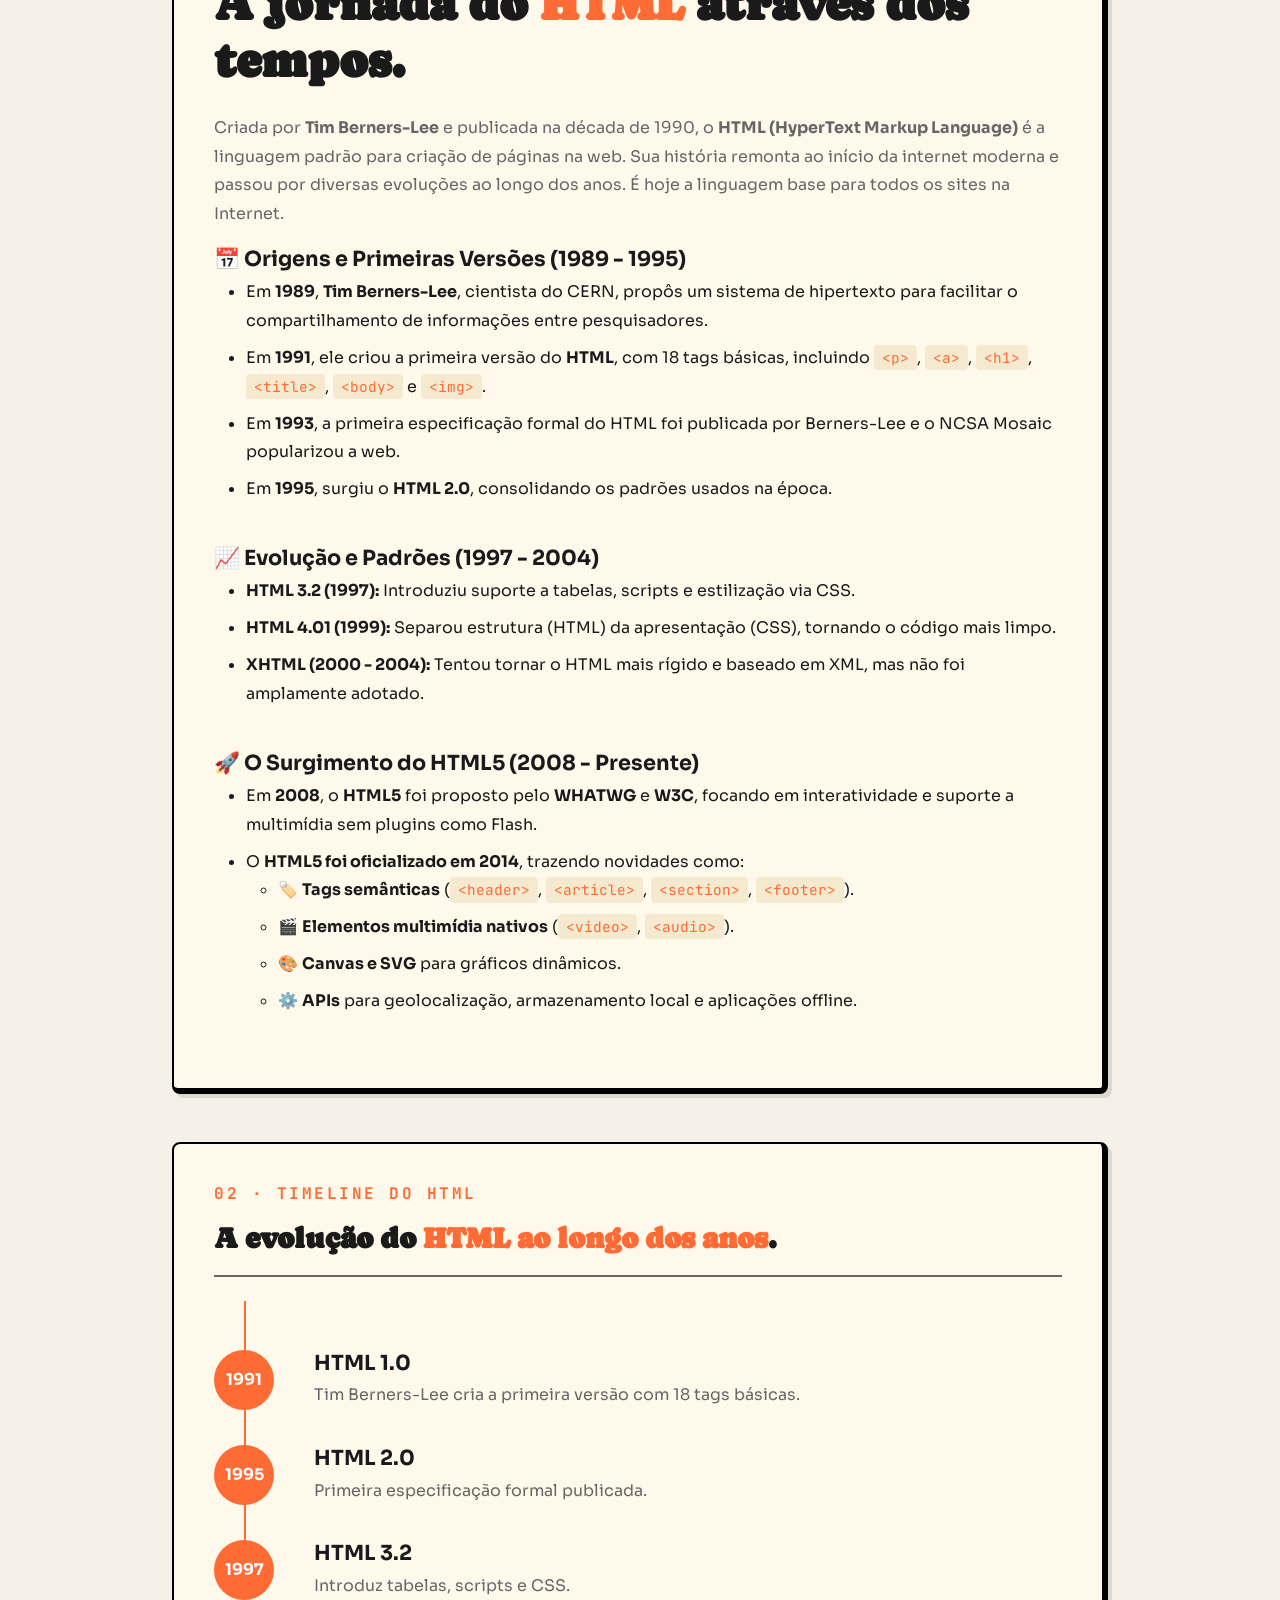
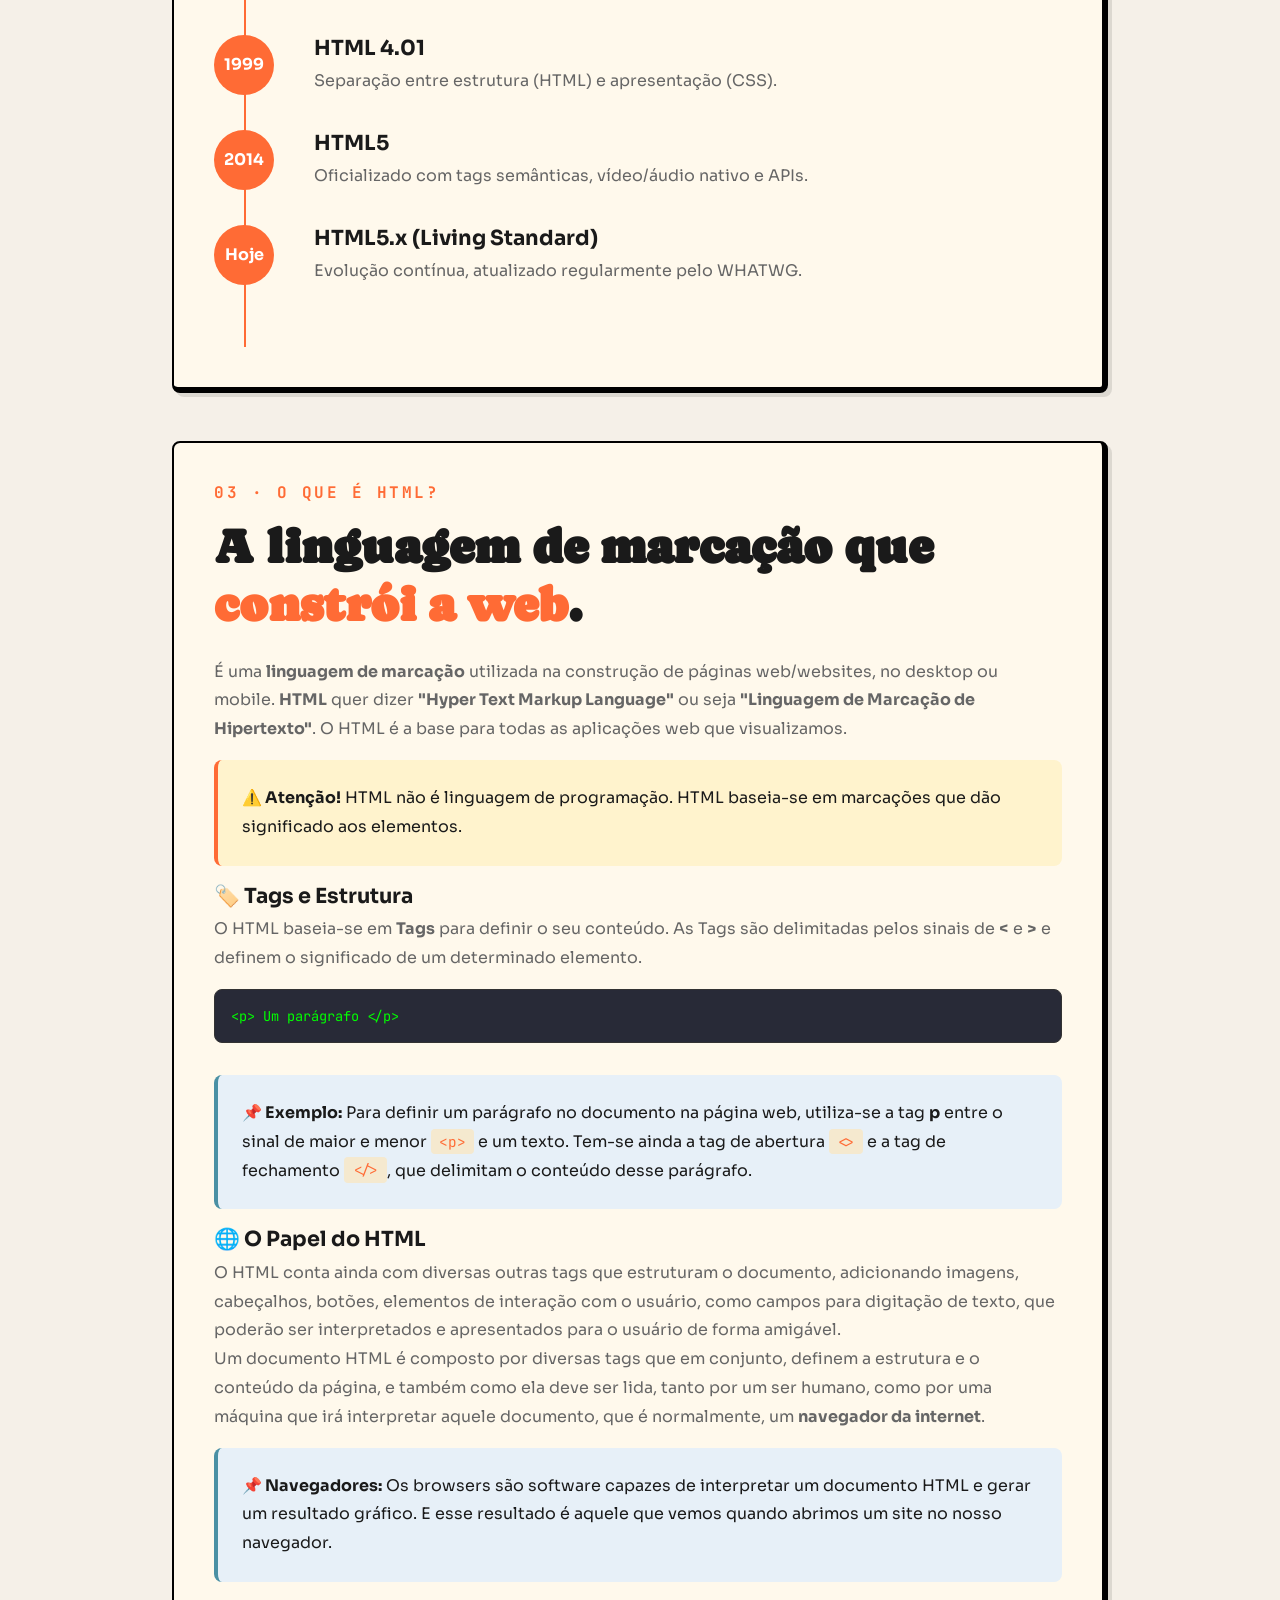
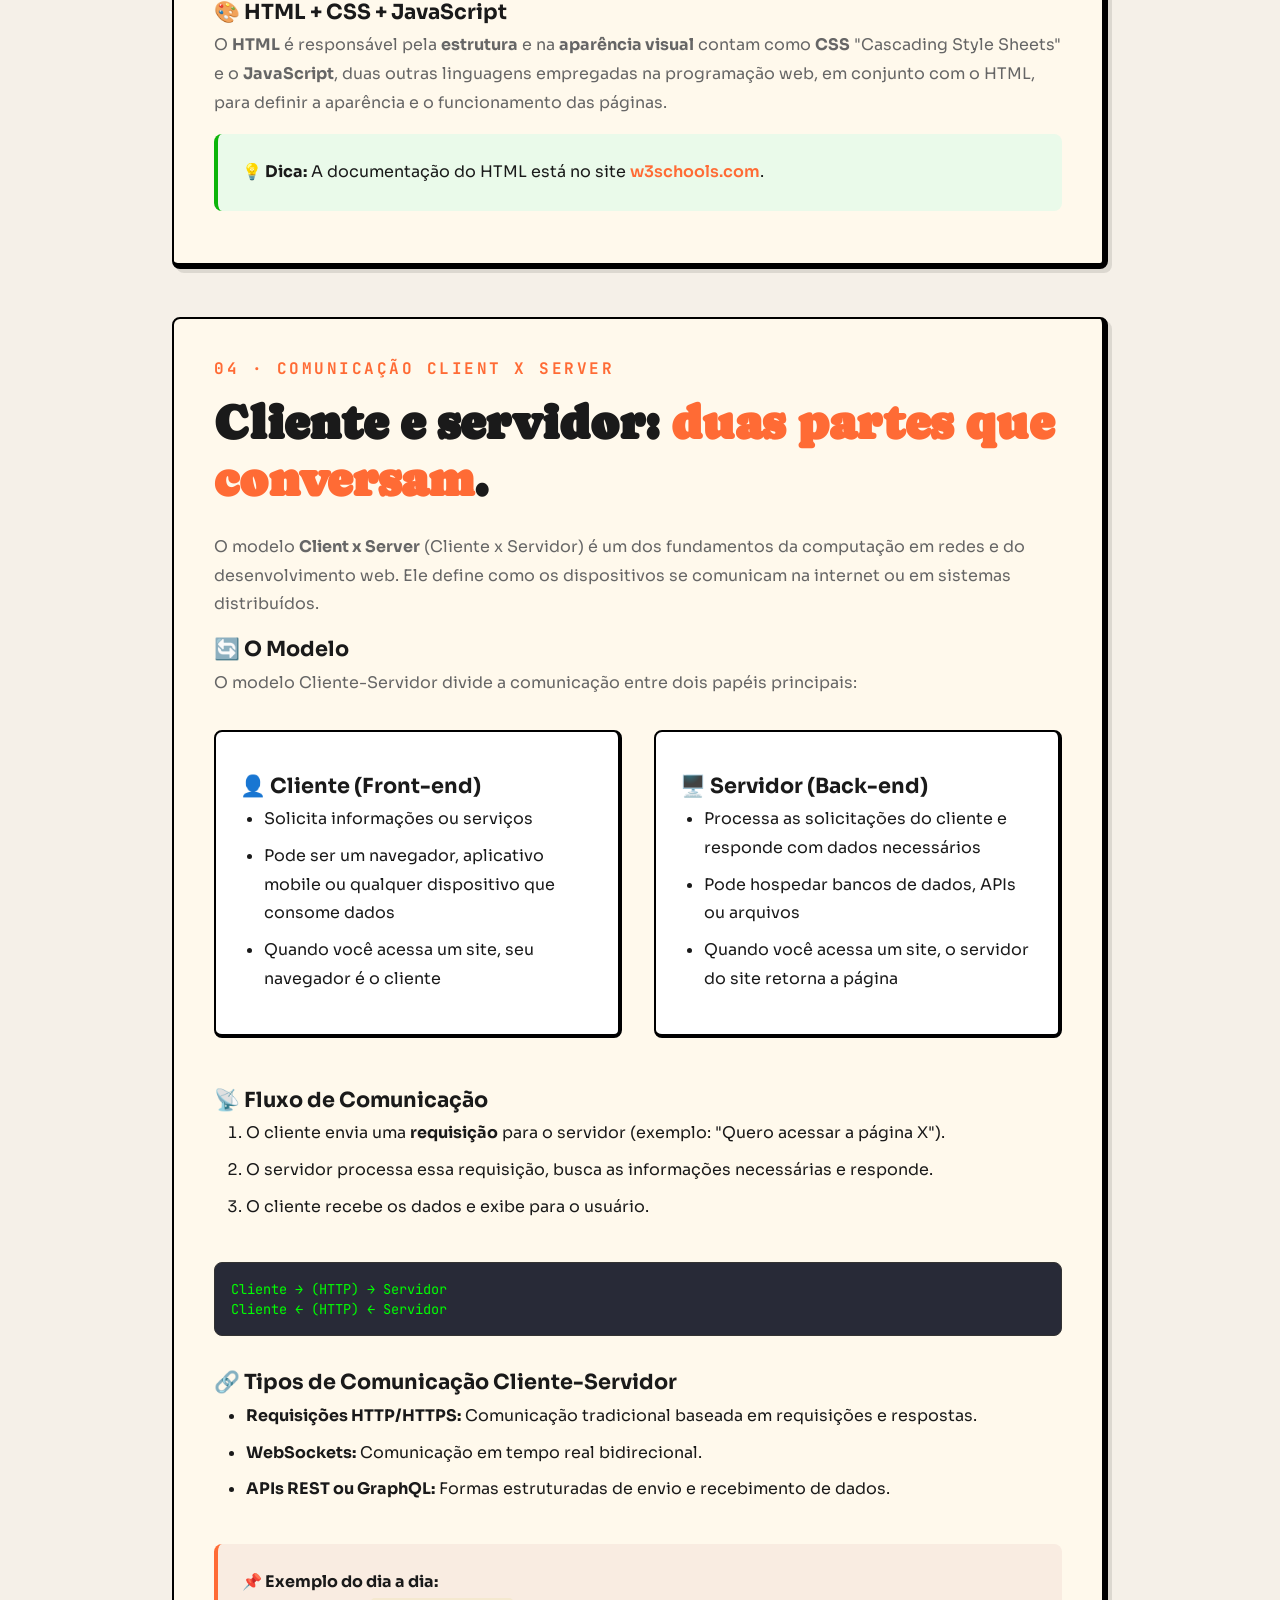
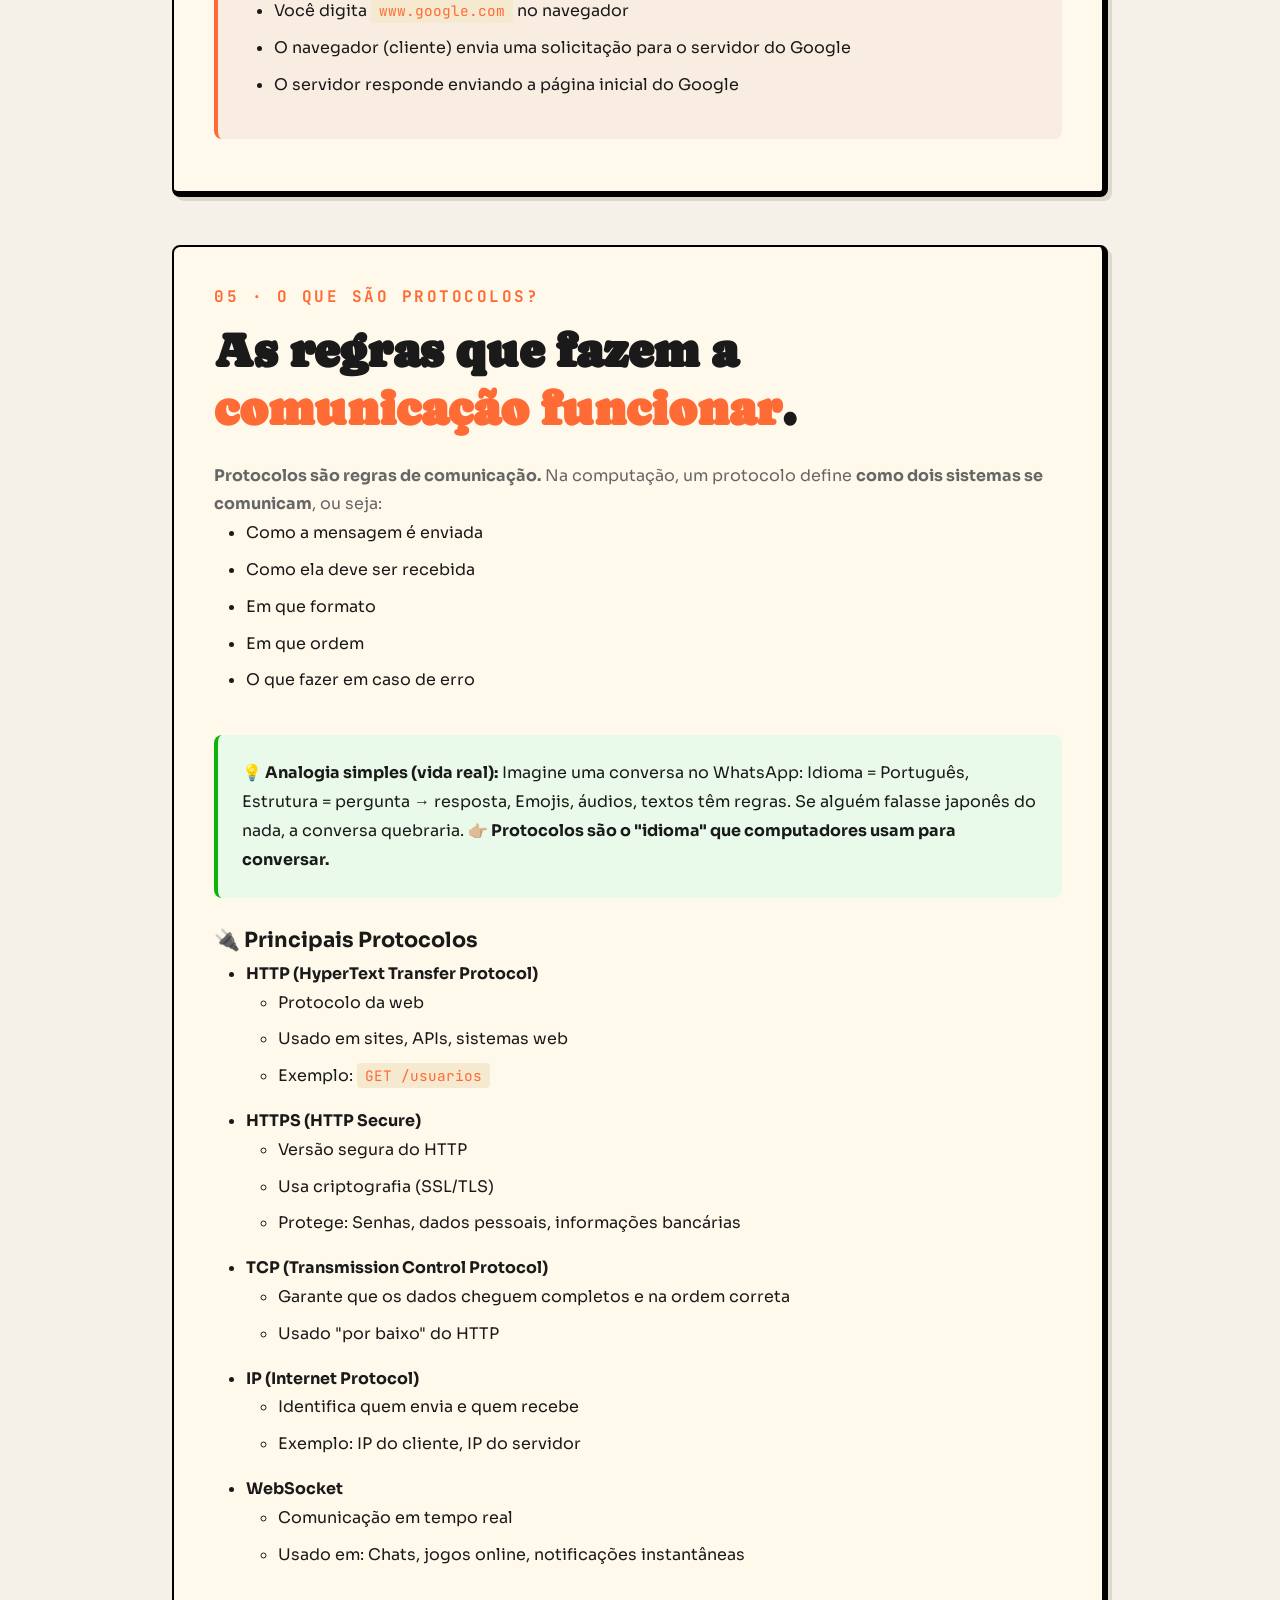
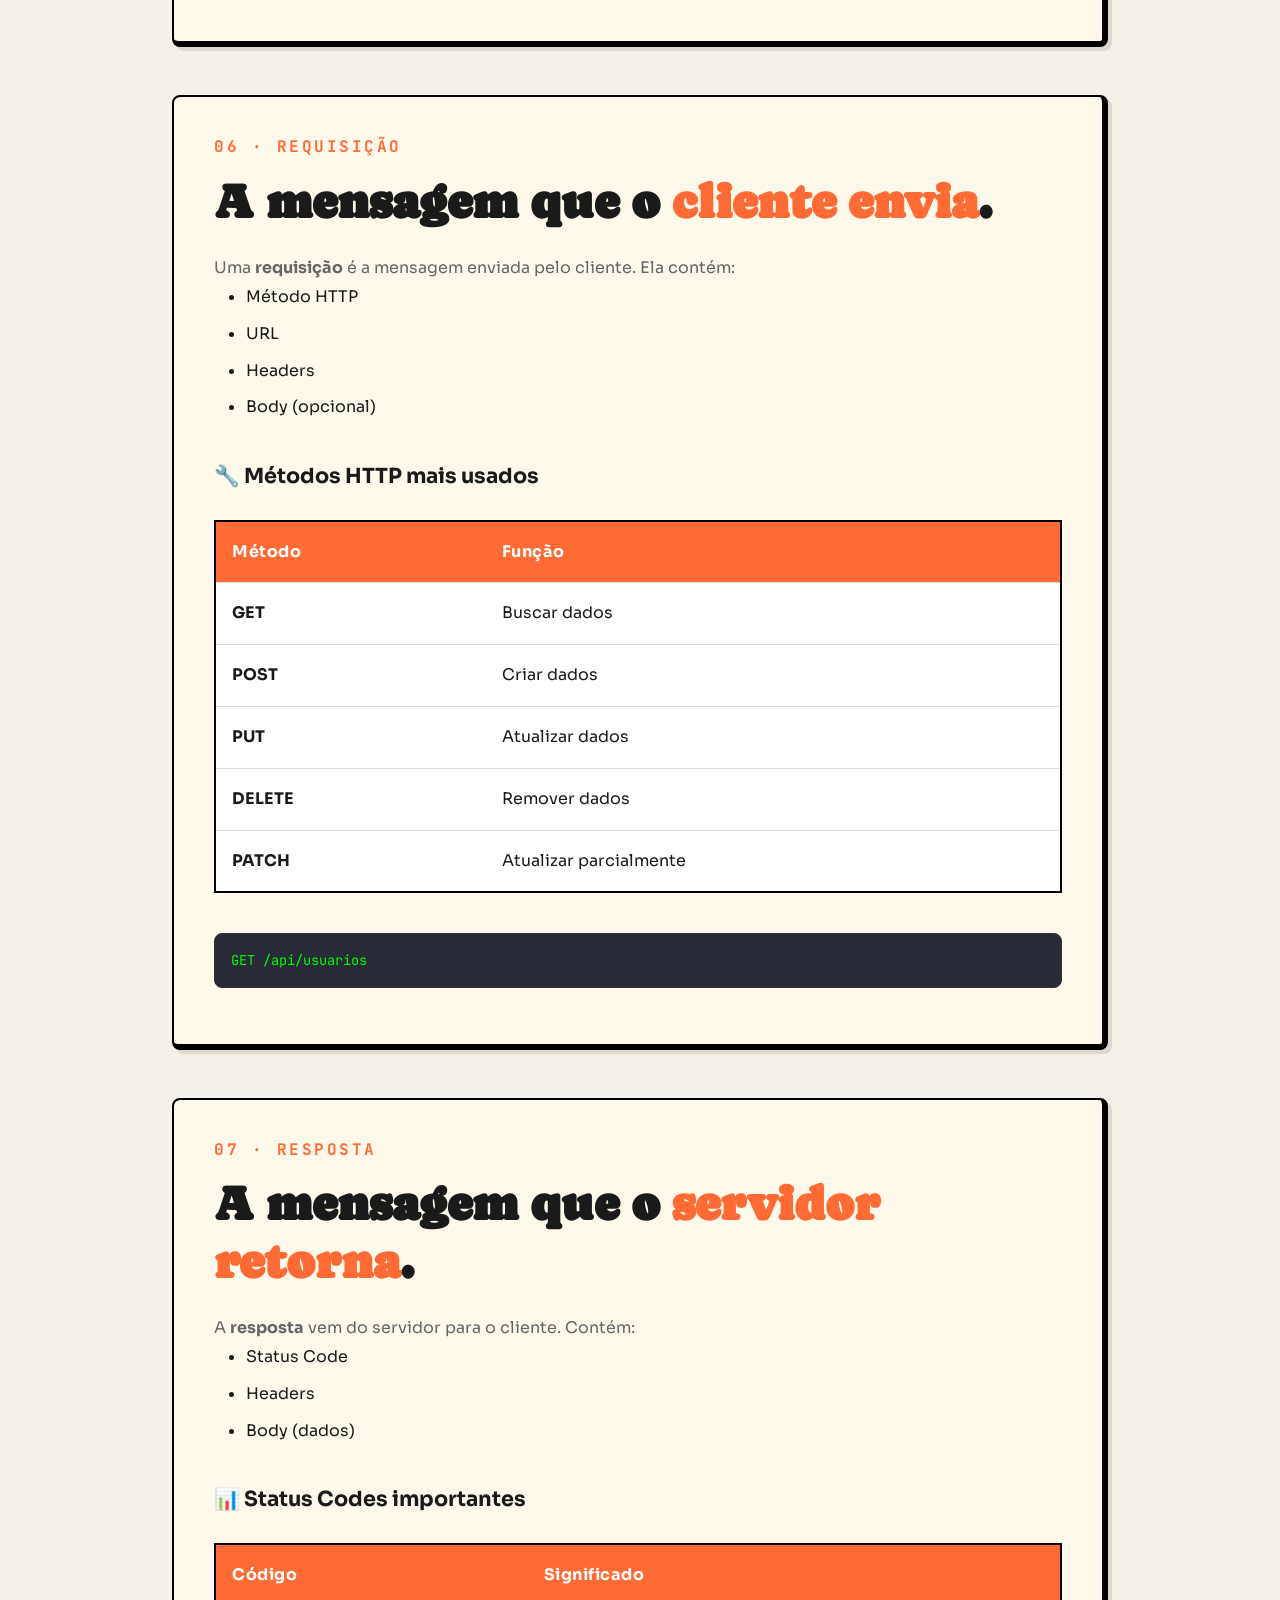
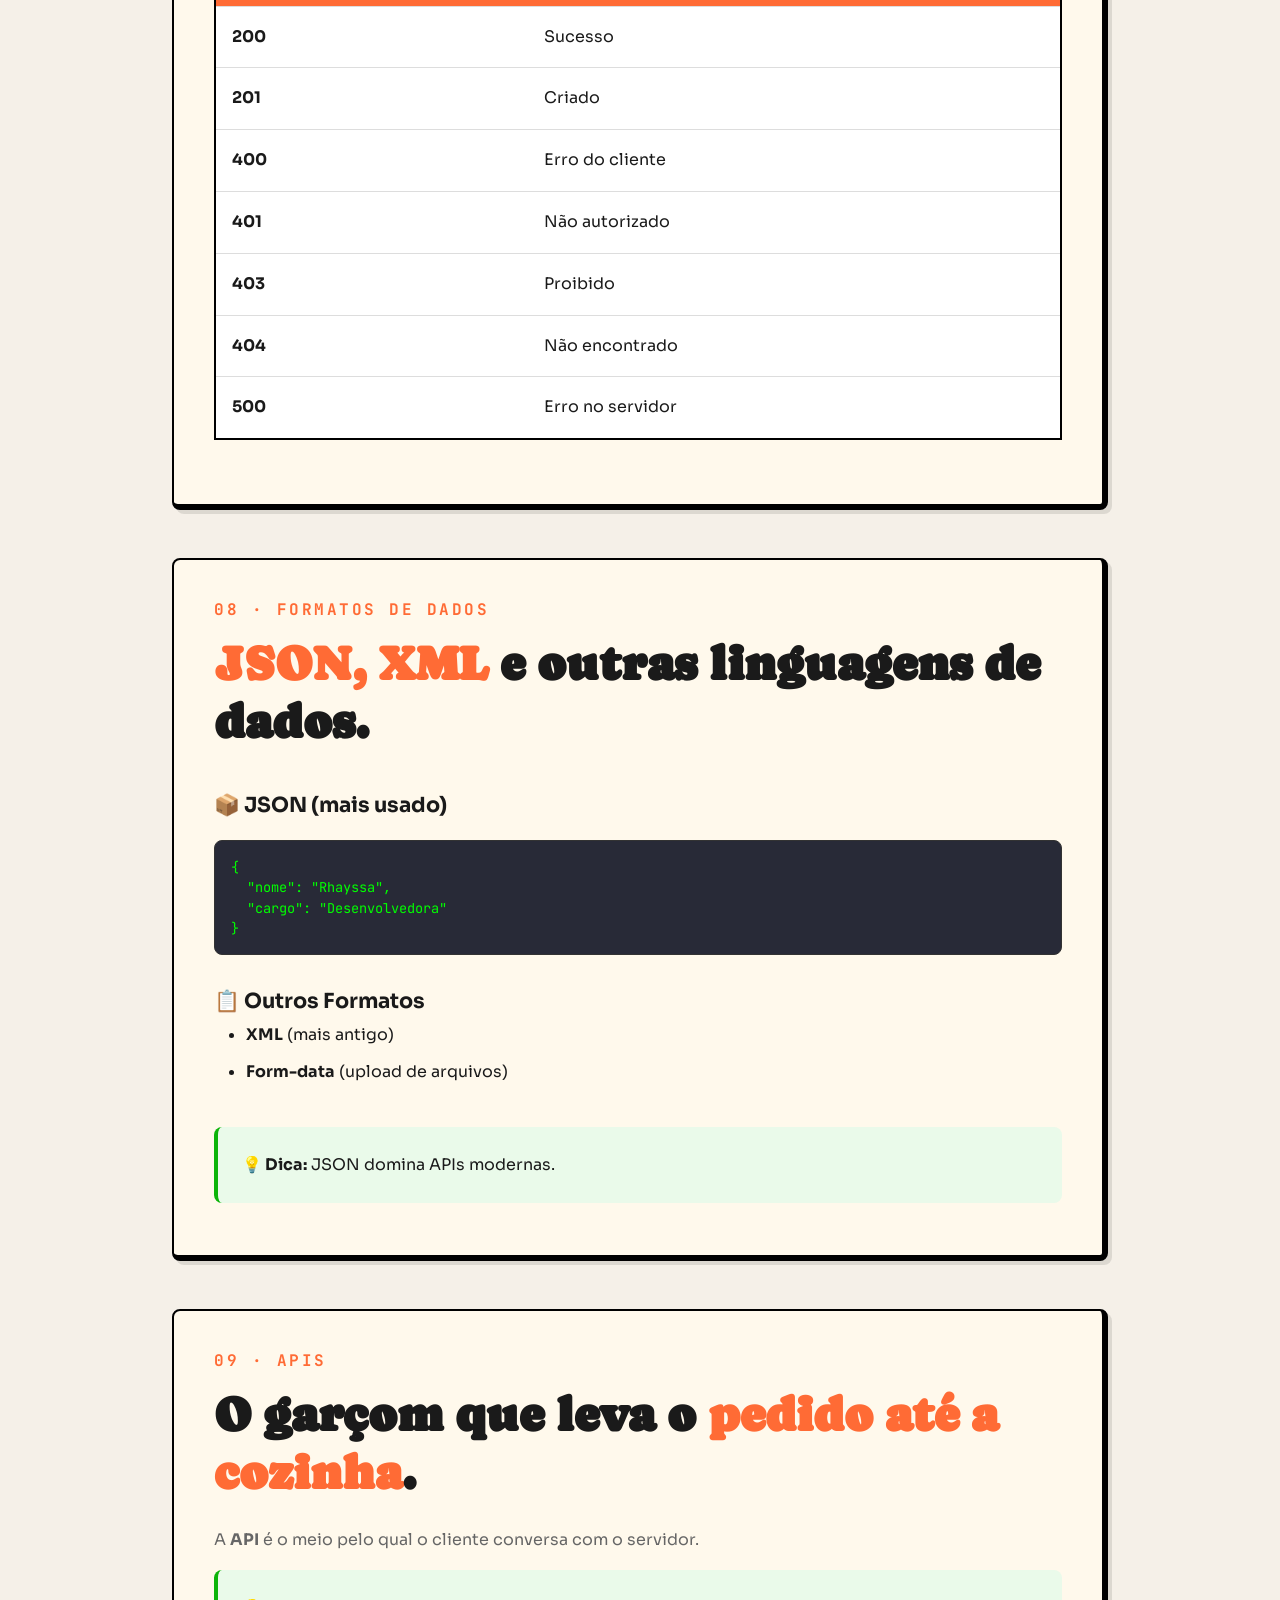
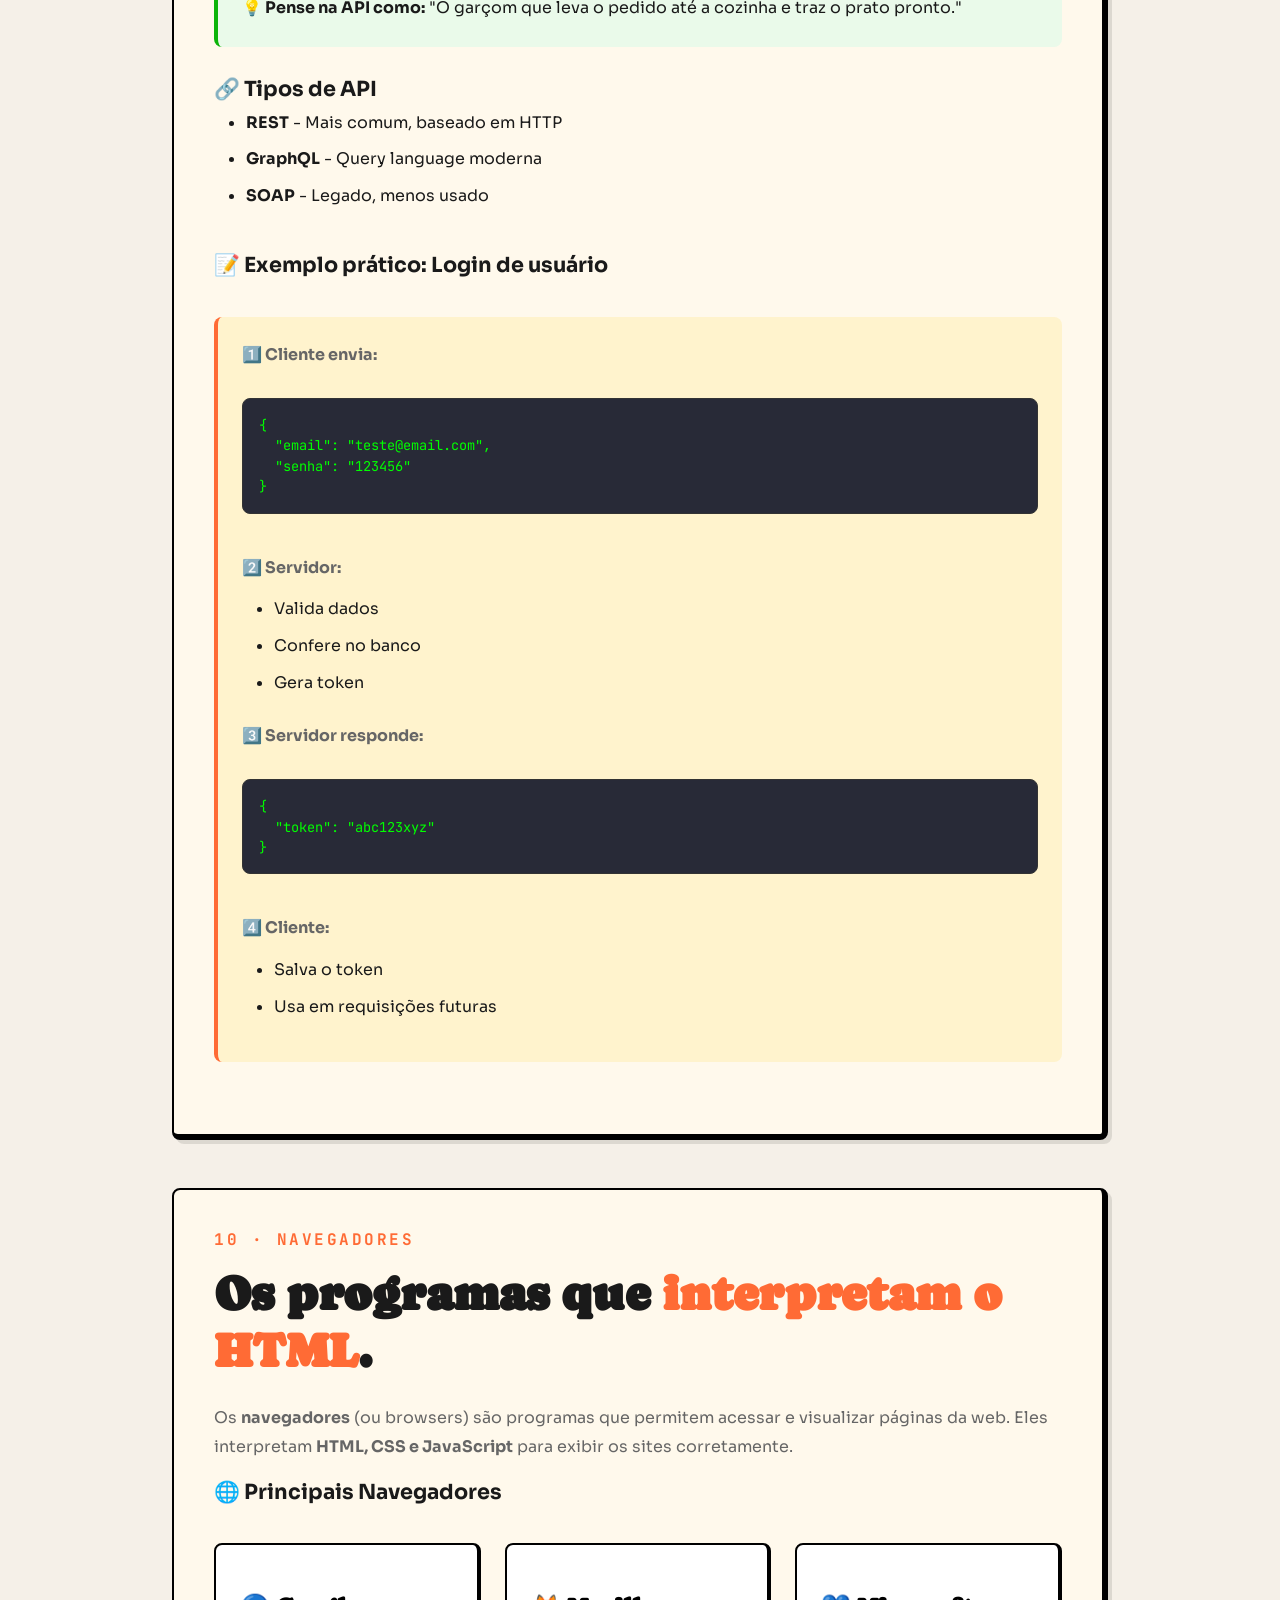
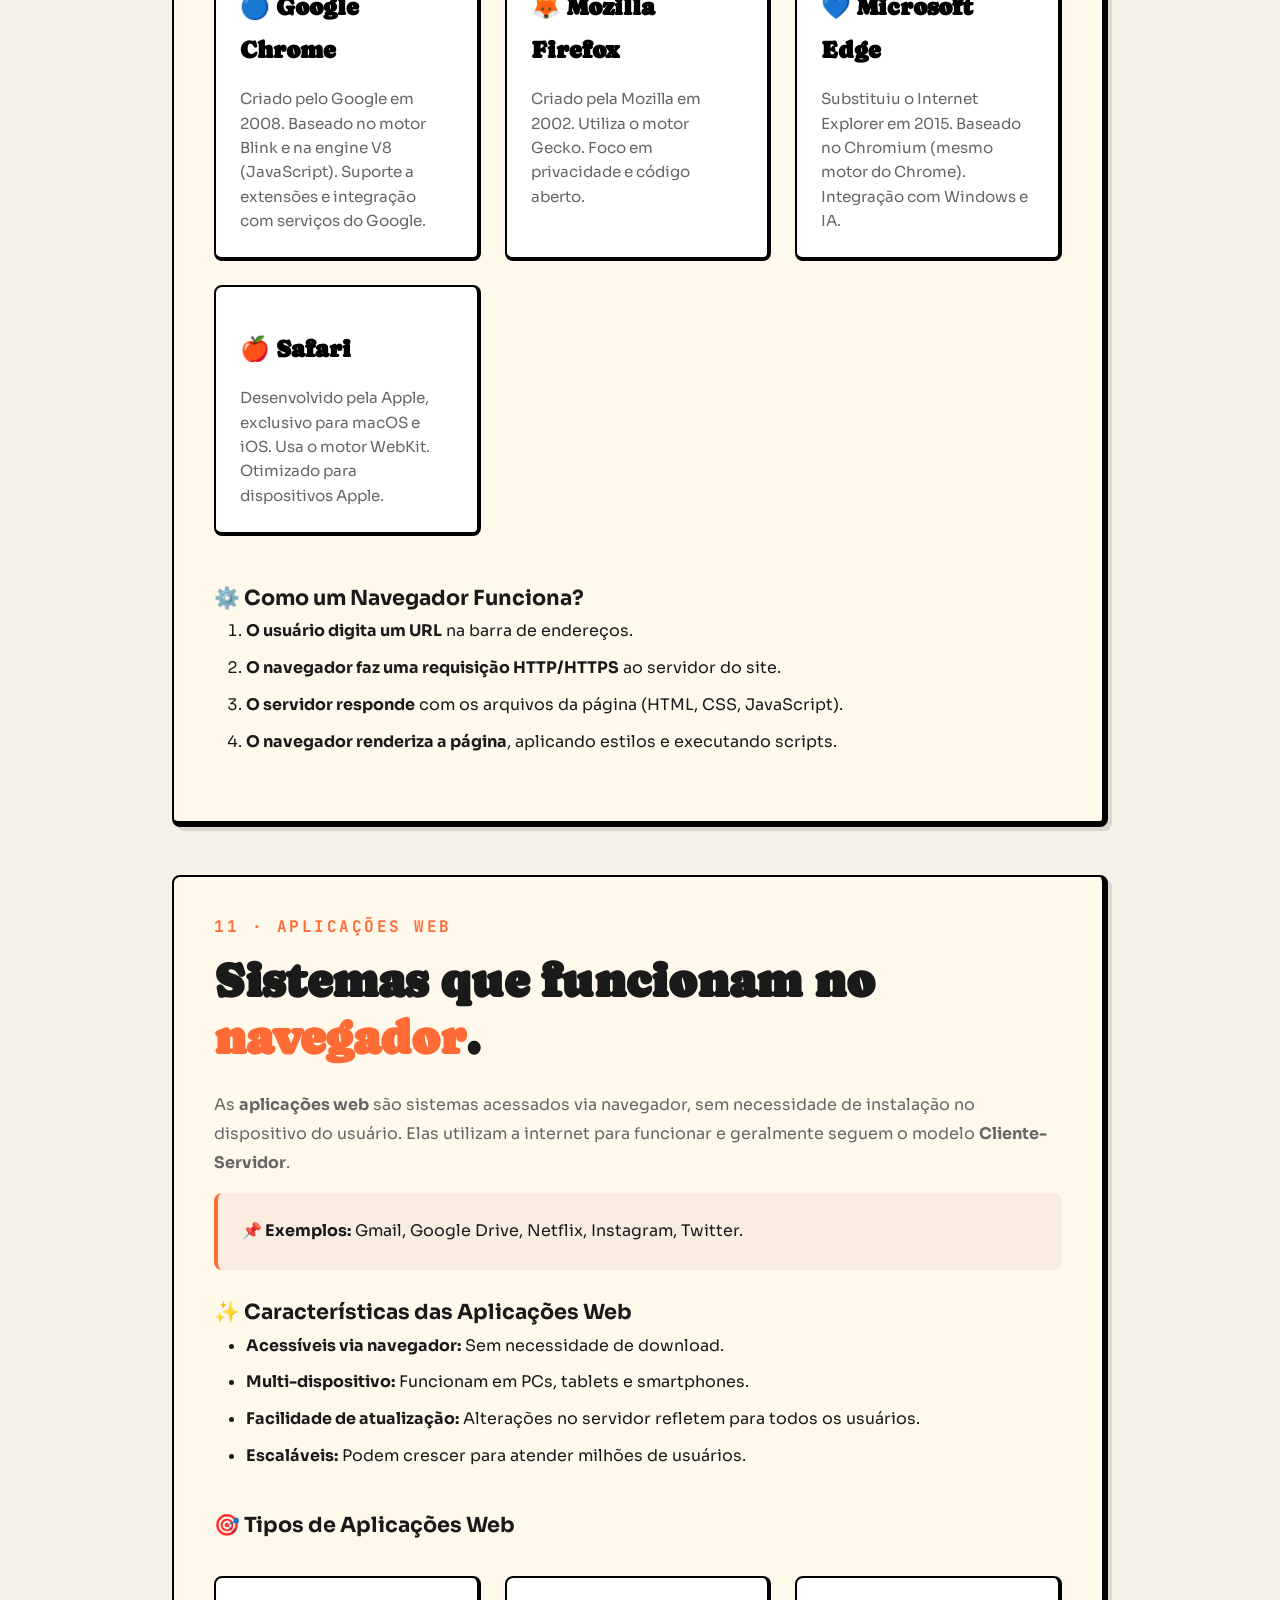
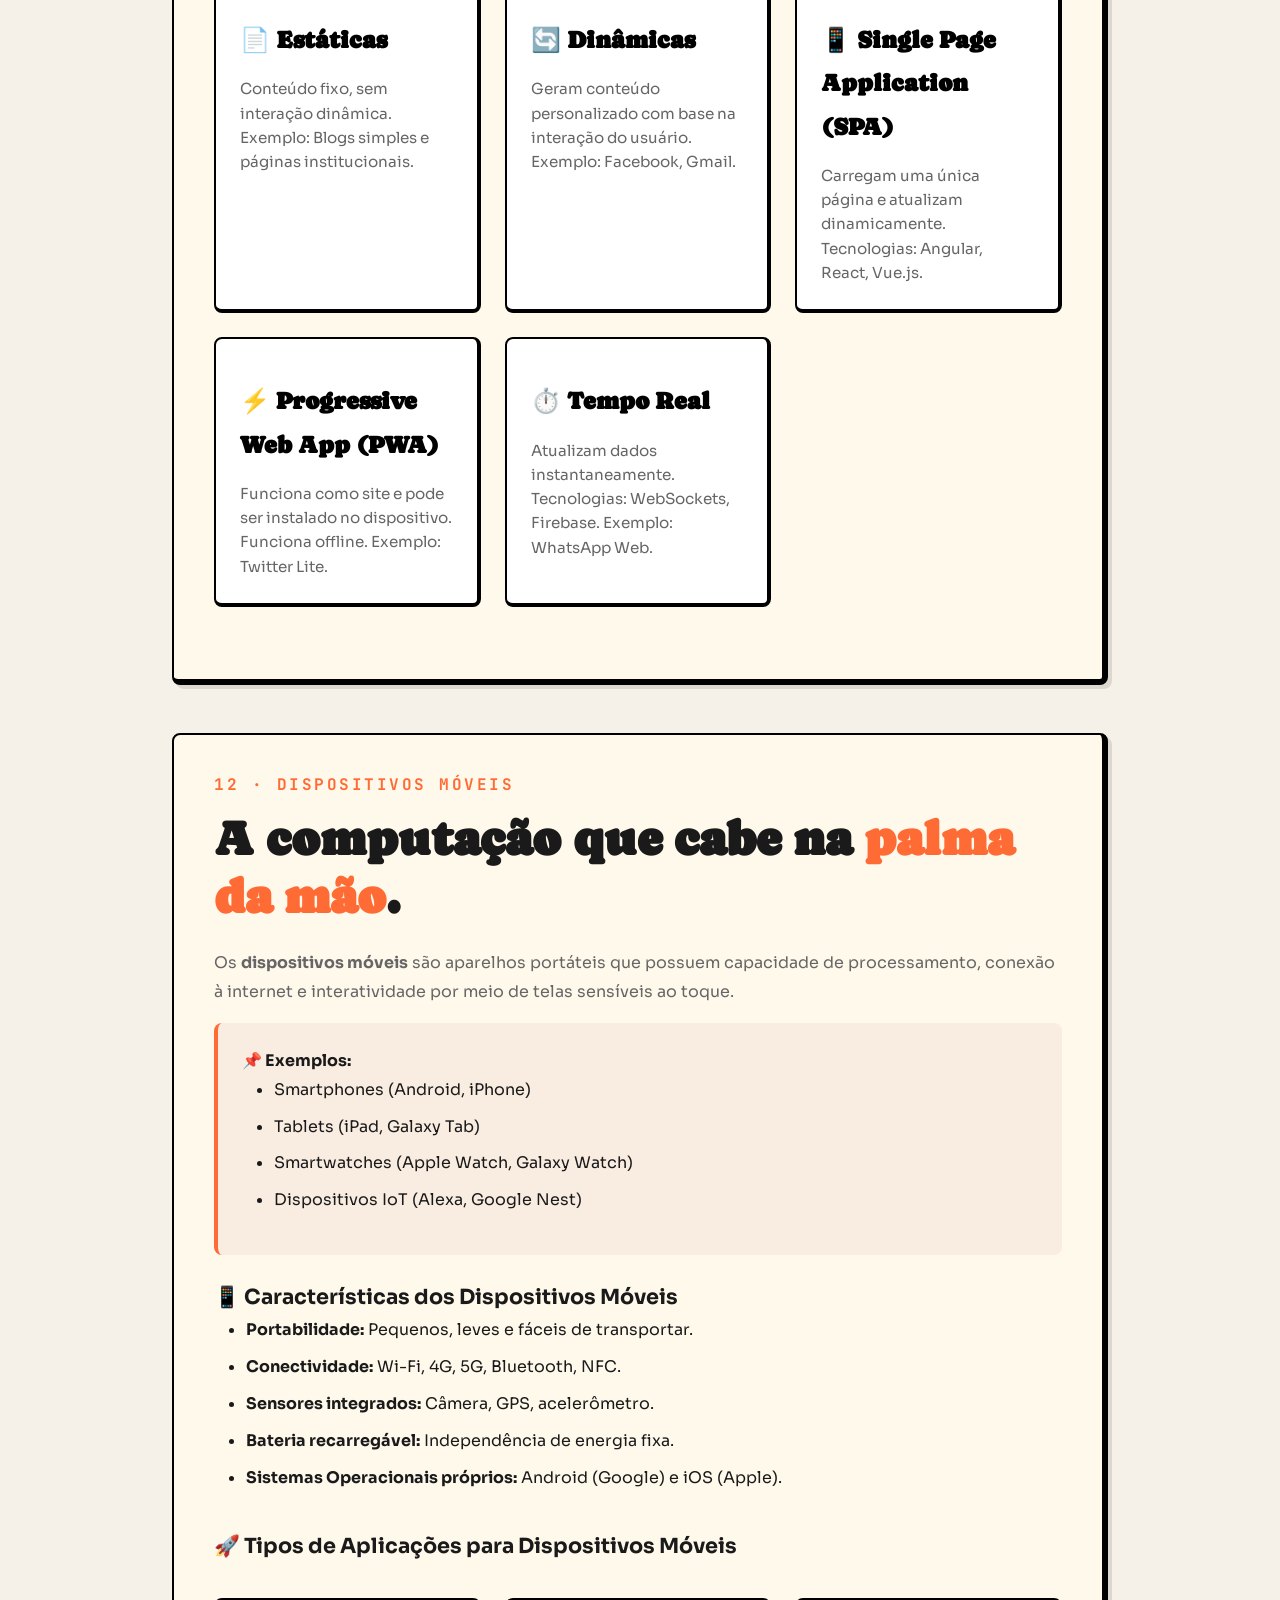
==== commit 923f46d4: "feat: update project title from "HTML Lab" to "HTMLAB" across multiple files" ====
--- a/aula1/index.html
+++ b/aula1/index.html
@@ -14,7 +14,7 @@
         <div class="header-container">
             <div class="logo">
                 <a href="../"><img src="../img/logo.png" alt="Logo" class="logo-icon"></a>
-                <h1>HTML Lab</h1>
+                <h1>HTMLAB</h1>
             </div>
             <nav class="nav">
                 <a href="../#como-funciona">Sobre</a>
--- a/aula1/style.css
+++ b/aula1/style.css
@@ -0,0 +1,1082 @@
+/* IMPORTS */
+@import url('https://fonts.googleapis.com/css2?family=Caprasimo&family=JetBrains+Mono:wght@400;500&family=Sora:wght@400;600;700&display=swap');
+@import url('https://fonts.googleapis.com/css2?family=Space+Mono:wght@400;700&display=swap');
+
+/* VARIÁVEIS */
+:root {
+    --primary-color: #ff6b35;
+    --secondary-color: #4a90a4;
+    --light-bg: #f5f0e8;
+    --dark-bg: #1a1a1a;
+    --text-dark: #1a1a1a;
+    --text-light: #666;
+    --border-radius: 12px;
+}
+
+/* RESET */
+* {
+    margin: 0;
+    padding: 0;
+    box-sizing: border-box;
+}
+
+html {
+    scroll-behavior: smooth;
+}
+
+body {
+    font-family: 'Sora', -apple-system, BlinkMacSystemFont, 'Segoe UI', sans-serif;
+    background: var(--light-bg);
+    color: var(--text-dark);
+    line-height: 1.6;
+}
+
+h1, h2, h3, h4, h5, h6 {
+    font-family: 'Caprasimo', serif;
+}
+
+/* HEADER */
+.header {
+    background: #f5ecdf;
+    border-bottom: 4px solid var(--primary-color);
+    position: sticky;
+    top: 0;
+    z-index: 100;
+    box-shadow: 0 2px 10px rgba(0, 0, 0, 0.05);
+}
+
+.header-container {
+    max-width: 1200px;
+    margin: 0 auto;
+    padding: 1rem;
+    display: flex;
+    justify-content: space-between;
+    align-items: center;
+}
+
+.logo {
+    display: flex;
+    align-items: center;
+    gap: 0.5rem;
+    text-decoration: none;
+    color: var(--text-dark);
+}
+
+.logo-icon {
+    width: 27px;
+    height: auto;
+}
+
+.logo h1 {
+    font-size: 1.6rem;
+    font-style: bold;
+    font-weight: bolder;
+    font-family: 'Space Mono', 'Courier New', monospace;
+    letter-spacing: 0.05em;
+}
+
+.nav {
+    display: flex;
+    gap: 0.5rem;
+    align-items: center;
+}
+
+.nav a {
+    text-decoration: none;
+    color: var(--text-dark);
+    font-weight: 500;
+    transition: all 0.3s;
+    padding: 0.4rem 1rem;
+    border-radius: 50px;
+}
+
+.nav a:hover {
+    background-color: #2d2d2d;
+    color: white;
+}
+
+/* MENU DE TÓPICOS */
+.nav-dropdown {
+    position: relative;
+}
+
+.nav-dropdown > a {
+    display: block;
+}
+
+.nav-topicos {
+    display: none;
+    position: absolute;
+    top: 100%;
+    right: 0;
+    width: min(360px, calc(100vw - 2rem));
+    max-height: 70vh;
+    overflow-y: auto;
+    overscroll-behavior: contain;
+    list-style: none;
+    padding: 0.6rem;
+    background: #fff9ec;
+    border: 2px solid #000;
+    border-radius: var(--border-radius);
+    box-shadow: 4px 4px 0 #000;
+    scrollbar-color: #888 transparent;
+    scrollbar-width: thin;
+    z-index: 101;
+}
+
+.nav-dropdown:hover .nav-topicos,
+.nav-dropdown:focus-within .nav-topicos {
+    display: block;
+}
+
+.nav .nav-topicos a {
+    display: block;
+    padding: 0.65rem 0.8rem;
+    border-radius: 6px;
+    font-size: 0.85rem;
+    line-height: 1.5;
+}
+
+.nav .nav-topicos a:hover,
+.nav .nav-topicos a:focus-visible {
+    background: #f5e9cf;
+    color: var(--text-dark);
+    outline: 2px solid var(--primary-color);
+    outline-offset: -2px;
+}
+
+@media (max-width: 768px) {
+    .nav-topicos {
+        position: fixed;
+        top: 65px;
+        right: 1rem;
+    }
+}
+
+/* MAIN CONTAINER */
+.aula-container {
+    max-width: 1000px;
+    margin: 0 auto;
+    padding: 3rem 2rem;
+}
+
+/* AULA HEADER */
+.aula-header {
+    text-align: center;
+    margin-bottom: 4rem;
+    padding-bottom: 0.5rem;
+}
+
+/* HERO SECTION */
+.aula-header-hero {
+    display: grid;
+    grid-template-columns: 1fr 1fr;
+    gap: 4rem;
+    align-items: center;
+    margin-bottom: 4rem;
+    padding: 3rem 2rem;
+    background: linear-gradient(135deg, #fff9ec 0%, #fffbf0 100%);
+    border-radius: 12px;
+    border: 2px solid #000;
+    border-right: 6px solid #000;
+    border-bottom: 6px solid #000;
+}
+
+.hero-content {
+    display: flex;
+    flex-direction: column;
+    justify-content: center;
+}
+
+.aula-header-hero h1 {
+    font-size: 3rem;
+    font-weight: 900;
+    line-height: 1.2;
+    margin-bottom: 1.5rem;
+    color: var(--text-dark);
+    font-family: 'Caprasimo', serif;
+}
+
+.aula-header-hero .highlight {
+    color: var(--primary-color);
+}
+
+.hero-text {
+    font-size: 1rem;
+    line-height: 1.8;
+    color: var(--text-light);
+    margin-bottom: 2rem;
+    max-width: 500px;
+}
+
+.hero-illustration {
+    display: flex;
+    align-items: center;
+    justify-content: center;
+}
+
+.hero-image {
+    width: 100%;
+    height: auto;
+    max-width: 350px;
+    filter: drop-shadow(0 4px 12px rgba(0, 0, 0, 0.1));
+}
+
+.aula-badge {
+    display: inline-block;
+    background: var(--dark-bg);
+    color: white;
+    padding: 0.6rem 1.4rem;
+    border-radius: 50px;
+    font-size: 0.8rem;
+    font-weight: 700;
+    margin-bottom: 1.5rem;
+}
+
+.aula-header h1 {
+    font-size: 4rem;
+    color: var(--text-dark);
+    margin-bottom: 1rem;
+    line-height: 1.2;
+}
+
+.intro-text {
+    font-size: 1.1rem;
+    color: var(--text-light);
+    max-width: 700px;
+    margin: 0 auto;
+    line-height: 1.8;
+}
+
+/* TABLE OF CONTENTS */
+.toc-section {
+    background: #fff9ec;
+    padding: 2rem;
+    border-radius: var(--border-radius);
+    margin-bottom: 3rem;
+    border: 2px solid #000;
+    border-right: 6px solid #000;
+    border-bottom: 6px solid #000;
+}
+
+.toc-section h2 {
+    font-size: 2rem;
+    margin-bottom: 1.5rem;
+    color: var(--text-dark);
+}
+
+.toc-list {
+    display: grid;
+    grid-template-columns: repeat(3, 1fr);
+    gap: 1.5rem;
+}
+
+.toc-list a {
+    display: block;
+    padding: 1.5rem;
+    background: white;
+    border-radius: 12px;
+    text-decoration: none;
+    color: var(--text-dark);
+    font-weight: 600;
+    font-size: 0.95rem;
+    line-height: 1.6;
+    border: 3px solid #000;
+    border-right: 4px solid #000;
+    border-bottom: 4px solid #000;
+    transition: all 0.3s cubic-bezier(0.25, 0.46, 0.45, 0.94);
+    box-shadow: 4px 4px 0 rgba(0, 0, 0, 0.15);
+}
+
+.toc-list a:hover {
+    background: white;
+    color: var(--primary-color);
+    transform: translateY(-4px) translateX(-4px);
+    box-shadow: 8px 8px 0 rgba(0, 0, 0, 0.15);
+    border: 3px solid var(--primary-color);
+    border-right: 5px solid var(--primary-color);
+    border-bottom: 5px solid var(--primary-color);
+}
+
+/* CONTENT SECTIONS */
+.content-section {
+    margin-bottom: 3rem;
+    scroll-margin-top: 120px;
+    padding: 2.5rem;
+    background: #fff9ec;
+    border: 2px solid #000;
+    border-right: 6px solid #000;
+    border-bottom: 6px solid #000;
+    border-radius: 8px;
+    box-shadow: 4px 4px 0 rgba(0, 0, 0, 0.1);
+}
+
+.section-label {
+    display: block;
+    color: var(--primary-color);
+    font-size: 1rem;
+    font-weight: 700;
+    letter-spacing: 2.5px;
+    text-transform: uppercase;
+    margin-bottom: 1rem;
+    line-height: 1.2;
+    font-family: 'JetBrains Mono', monospace;
+}
+
+.content-section h1 {
+    font-size: 3rem;
+    font-weight: 900;
+    line-height: 1.2;
+    margin-bottom: 1.5rem;
+    color: var(--text-dark);
+}
+
+.content-section h2 {
+    font-size: 1.8rem;
+    margin-bottom: 1.5rem;
+    color: var(--text-dark);
+    padding-bottom: 1rem;
+    border-bottom: 2px solid var(--text-light);
+    line-height: 1.4;
+}
+
+.highlight {
+    color: var(--primary-color);
+    font-weight: 700;
+}
+
+.section-divider {
+    border: none;
+    height: 1px;
+    background: repeating-linear-gradient(
+        to right,
+        var(--text-light),
+        var(--text-light) 10px,
+        transparent 10px,
+        transparent 20px
+    );
+    margin: 2rem calc(-50vw + 50%);
+    width: 100vw;
+    opacity: 0.5;
+}
+
+.content-section h3 {
+    font-family: 'Sora';
+    font-size: 1.3rem;
+    color: var(--text-dark);
+    margin-top: 12px;
+}
+
+.content-section h4 {
+    font-size: 1.1rem;
+    margin-top: 1rem;
+    margin-bottom: 0.8rem;
+    color: var(--text-dark);
+}
+
+.content-block {
+    line-height: 1.8;
+    display: grid;
+    grid-template-columns: repeat(auto-fit, minmax(350px, 1fr));
+}
+
+.content-block > *:not(.tag-card) {
+    grid-column: 1 / -1;
+}
+
+.content-block p {
+    font-size: 1rem;
+    line-height: 1.8;
+    color: var(--text-light);
+}
+
+.content-block ul, .content-block ol {
+    margin-left: 2rem;
+    margin-bottom: 1rem;
+}
+
+.content-block li {
+    margin-bottom: 0.5rem;
+    line-height: 1.8;
+}
+
+.content-block li a{
+    text-decoration: none;
+    color: var(--primary-color);
+}
+
+.content-block code {
+    background: #f5e9cf;
+    padding: 0.2rem 0.5rem;
+    border-radius: 4px;
+    font-family: 'JetBrains Mono', monospace;
+    font-size: 0.9rem;
+    color: #ff6b35;
+}
+
+/* INFO BOXES */
+.info-box {
+    padding: 1.5rem;
+    border-radius: 8px;
+    border-left: 4px solid;
+    margin-top: 1rem;
+}
+
+.info-box.warning {
+    background: #fff3cd;
+    border-left-color: #ff6b35;
+}
+
+.info-box.info {
+    background: #e7f0f8;
+    border-left-color: #4a90a4;
+}
+
+.info-box.tip {
+    background: #eafaea;
+    border-left-color: #0cb409;
+    margin-bottom: 12px;
+}
+
+.info-box.example {
+    background: #f9ece1;
+    border-left-color: var(--primary-color);
+    margin-bottom: 12px;
+}
+
+.info-box strong {
+    color: var(--text-dark);
+}
+
+.info-box a {
+    color: var(--primary-color);
+    text-decoration: none;
+    font-weight: 600;
+}
+
+.info-box a:hover {
+    text-decoration: underline;
+}
+
+/* CODE BLOCKS */
+.code-block {
+    background: #282a37;
+    color: #00ff00;
+    padding: 1rem;
+    border-radius: 8px;
+    font-family: 'JetBrains Mono', monospace;
+    font-size: 0.85rem;
+    overflow-x: auto;
+    margin: 1rem 0;
+    border: 1px solid #333;
+    display: block;
+    line-height: 1.5;
+}
+
+pre .code-block {
+    background: #282a37;
+    color: #00ff00;
+    padding: 1rem;
+    border-radius: 8px;
+    font-family: 'JetBrains Mono', monospace;
+    font-size: 0.85rem;
+    color: #00ff00 !important;
+}
+
+pre {
+    overflow-x: auto;
+    scrollbar-color: #999 transparent;
+    scrollbar-width: thin;
+}
+
+/* CUSTOM SCROLLBAR FOR CODE BLOCKS - WEBKIT */
+pre::-webkit-scrollbar {
+    height: 6px;
+}
+
+pre::-webkit-scrollbar-track {
+    background: transparent;
+    margin: 0;
+}
+
+pre::-webkit-scrollbar-thumb {
+    background: #888;
+    border-radius: 3px;
+}
+
+/* BOTÃO COPIAR CÓDIGO */
+.copy-code-btn {
+    position: absolute;
+    top: 24px;
+    right: 12px;
+    background: transparent;
+    color: white;
+    border: none;
+    width: 24px;
+    height: 24px;
+    cursor: pointer;
+    transition: all 0.3s ease;
+    display: flex;
+    align-items: center;
+    justify-content: center;
+    z-index: 10;
+    padding: 0;
+}
+
+.copy-code-btn img {
+    width: 24px;
+    height: 24px;
+    filter: invert(1);
+}
+
+.copy-code-btn:hover {
+    transform: scale(1.1);
+}
+
+.copy-code-btn:hover {
+    background: #ff5722;
+    transform: scale(1.1);
+}
+
+.copy-code-btn:active {
+    transform: scale(0.95);
+}
+
+/* TABLES */
+.content-table {
+    width: 100%;
+    border-collapse: collapse;
+    margin: 1.5rem 0;
+    background: white;
+    border: 2px solid #000;
+}
+
+.content-table thead {
+    background: var(--primary-color);
+    color: white;
+}
+
+.content-table th, .content-table td {
+    padding: 1rem;
+    text-align: left;
+    border-bottom: 1px solid #ddd;
+}
+
+.content-table th {
+    font-weight: 700;
+    letter-spacing: 0.5px;
+}
+
+.content-table tbody tr:hover {
+    background: #f5f5f5;
+}
+
+/* LAYOUT HELPERS */
+.two-columns {
+    display: grid;
+    grid-template-columns: 1fr 1fr;
+    gap: 2rem;
+    margin: 2rem 0;
+}
+
+.column {
+    padding: 1.5rem;
+    background: white;
+    border-radius: 8px;
+    border: 2px solid #000;
+    border-right: 4px solid #000;
+    border-bottom: 4px solid #000;
+    transition: all 0.3s cubic-bezier(0.25, 0.46, 0.45, 0.94);
+}
+
+.column:hover {
+    transform: translateY(-8px);
+    box-shadow: 0 12px 24px rgba(0, 0, 0, 0.15);
+    background: #fff9ec;
+    border: 2px solid var(--primary-color);
+    border-right: 6px solid var(--primary-color);
+    border-bottom: 6px solid var(--primary-color);
+}
+
+.column h4 {
+    margin-bottom: 1rem;
+    font-size: 1.2rem;
+}
+
+.column ul {
+    margin-left: 1.5rem;
+}
+
+/* GRIDS */
+.browser-grid, .app-types, .mobile-apps {
+    display: grid;
+    grid-template-columns: repeat(auto-fit, minmax(250px, 1fr));
+    gap: 1.5rem;
+    margin: 2rem 0;
+}
+
+.browser-card, .app-type {
+    padding: 1.5rem;
+    background: white;
+    border-radius: 8px;
+    border: 2px solid #000;
+    border-right: 4px solid #000;
+    border-bottom: 4px solid #000;
+    transition: all 0.3s;
+}
+
+.browser-card:hover, .app-type:hover {
+    transform: translateY(-4px);
+    border: 2px solid var(--primary-color);
+    border-right: 4px solid var(--primary-color);
+    border-bottom: 4px solid var(--primary-color);
+}
+
+.browser-card h4, .app-type h4 {
+    margin-bottom: 1rem;
+    font-size: 1.5rem;
+    color: black;
+}
+
+.browser-card p, .app-type p {
+    font-size: 0.95rem;
+    line-height: 1.6;
+    color: var(--text-light);
+}
+
+/* EXAMPLE BOX */
+.example-box {
+    background: #fff3cd;
+    padding: 1.5rem;
+    border-radius: 8px;
+    margin: 2rem 0;
+
+    border-left: 4px solid var(--primary-color);
+}
+
+.example-box p {
+    font-weight: 600;
+    margin-top: 1.5rem;
+    margin-bottom: 0.8rem;
+}
+
+.example-box p:first-child {
+    margin-top: 0;
+}
+
+/* CONCLUSION */
+.conclusion {
+    background: #fff9ec;
+    padding: 2rem;
+    border-radius: 8px;
+    border: 2px solid var(--primary-color);
+    border-right: 6px solid var(--primary-color);
+    border-bottom: 6px solid var(--primary-color);
+    text-align: center;
+}
+
+.conclusion p {
+    font-size: 1.05rem;
+    line-height: 1.8;
+    margin-bottom: 1rem;
+}
+
+/* TIMELINE */
+@keyframes timelineHoverGlow {
+    0%, 100% {
+        box-shadow: 0 0 15px rgba(255, 107, 53, 0.8), 0 0 30px rgba(255, 107, 53, 0.4);
+    }
+    50% {
+        box-shadow: 0 0 25px rgba(255, 107, 53, 1), 0 0 40px rgba(255, 107, 53, 0.6);
+    }
+}
+
+.timeline {
+    position: relative;
+    padding: 2rem 0;
+}
+
+.timeline::before {
+    content: '';
+    position: absolute;
+    left: 30px;
+    top: 0;
+    bottom: 0;
+    width: 2px;
+    background: var(--primary-color);
+}
+
+@keyframes timelineLineGrow {
+    from {
+        height: 0;
+        top: 50%;
+    }
+    to {
+        height: 100%;
+        top: 0;
+    }
+}
+
+.timeline-item {
+    margin-bottom: 2rem;
+    position: relative;
+    padding-left: 100px;
+}
+
+.timeline-date {
+    position: absolute;
+    left: 0;
+    top: 5px;
+    width: 60px;
+    height: 60px;
+    background: var(--primary-color);
+    color: white;
+    border-radius: 50%;
+    display: flex;
+    align-items: center;
+    justify-content: center;
+    font-weight: 700;
+    font-family: 'Sora', sans-serif;
+    cursor: pointer;
+    transition: all 0.3s ease;
+}
+
+.timeline-date:hover {
+    transform: scale(1.3);
+    animation: timelineHoverGlow 1s ease-in-out infinite;
+}
+
+.timeline-item:nth-child(1) .timeline-date {
+    animation-delay: none;
+}
+
+.timeline-item:nth-child(2) .timeline-date {
+    animation-delay: none;
+}
+
+.timeline-item:nth-child(3) .timeline-date {
+    animation-delay: none;
+}
+
+.timeline-item:nth-child(4) .timeline-date {
+    animation-delay: none;
+}
+
+.timeline-item:nth-child(5) .timeline-date {
+    animation-delay: none;
+}
+
+.timeline-item:nth-child(6) .timeline-date {
+    animation-delay: none;
+}
+
+.timeline-content h4 {
+    margin-bottom: 0.5rem;
+    color: var(--text-dark);
+}
+
+.timeline-content p {
+    color: var(--text-light);
+    line-height: 1.6;
+}
+
+/* CHECKLIST */
+.checklist {
+    display: flex;
+    flex-direction: column;
+    gap: 1rem;
+}
+
+.checklist-item {
+    display: flex;
+    align-items: center;
+    cursor: pointer;
+    padding: 1rem;
+    border-left: 4px solid var(--primary-color);
+    background: rgba(255, 107, 53, 0.05);
+    border-radius: 4px;
+    transition: all 0.3s ease;
+}
+
+.checklist-item:hover {
+    background: rgba(255, 107, 53, 0.1);
+    transform: translateX(5px);
+}
+
+.checklist-item input[type="checkbox"] {
+    margin-right: 1rem;
+    width: 20px;
+    height: 20px;
+    cursor: pointer;
+}
+
+.checklist-item span {
+    font-size: 1rem;
+    color: var(--text-dark);
+}
+
+.checklist-item input[type="checkbox"]:checked + span {
+    text-decoration: line-through;
+    color: var(--text-light);
+}
+
+/* COMPARISON TABLE */
+.comparison-table {
+    width: 100%;
+    border-collapse: collapse;
+    margin: 1.5rem 0;
+}
+
+.comparison-table th,
+.comparison-table td {
+    padding: 1.2rem;
+    text-align: left;
+    border-bottom: 1px solid #e0e0e0;
+}
+
+.comparison-table th {
+    background: var(--primary-color);
+    color: white;
+    font-weight: 700;
+}
+
+.comparison-table tbody tr:hover {
+    background: rgba(255, 107, 53, 0.05);
+}
+
+/* BUTTONS */
+.btn {
+    padding: 1rem 2rem;
+    border: 2px solid #000;
+    border-right: 4px solid #000;
+    border-bottom: 4px solid #000;
+    border-radius: 50px;
+    font-size: 1rem;
+    font-weight: 600;
+    cursor: pointer;
+    transition: all 0.3s;
+    text-decoration: none;
+    display: inline-flex;
+    align-items: center;
+    gap: 0.6rem;
+}
+
+#btn-hero {
+    padding: 0.8rem 1.8rem;
+    width: 191px;
+    font-size: 0.95rem;
+    cursor: pointer;
+}
+
+.btn-icon {
+    width: 18px;
+    height: 18px;
+    display: inline-block;
+}
+
+.btn-secondary .btn-icon {
+    transform: rotate(180deg);
+}
+
+.btn-primary {
+    background: var(--primary-color);
+    color: white;
+}
+
+.btn-primary:hover {
+    transform: translateY(-3px) translateX(-3px);
+}
+
+.btn-secondary {
+    background-color: #f5ecdf;
+    color: var(--text-dark);
+    border: 2px solid #000;
+    border-right: 4px solid #000;
+    border-bottom: 4px solid #000;
+}
+
+.btn-secondary:hover {
+    background-color: var(--light-bg);
+    transform: translateY(-3px) translateX(-3px);
+}
+
+/* SCROLL TO TOP BUTTON */
+.scroll-to-top {
+    position: fixed;
+    bottom: 2rem;
+    right: 2rem;
+    width: 50px;
+    height: 50px;
+    background: var(--primary-color);
+    border-radius: 50%;
+    display: flex;
+    align-items: center;
+    justify-content: center;
+    box-shadow: 0 4px 12px rgba(255, 107, 53, 0.3);
+    opacity: 0;
+    visibility: hidden;
+    transform: translateY(20px);
+    transition: all 0.3s ease;
+    z-index: 99;
+    cursor: pointer;
+    border: none;
+    text-decoration: none;
+}
+
+.scroll-to-top img {
+    width: 24px;
+    height: 24px;
+    filter: brightness(0) invert(1);
+}
+
+.scroll-to-top.visible {
+    opacity: 1;
+    visibility: visible;
+    transform: translateY(0);
+}
+
+.scroll-to-top:hover {
+    background: #ff5722;
+    box-shadow: 0 6px 16px rgba(255, 107, 53, 0.4);
+    transform: translateY(-5px);
+}
+
+/* NAVIGATION */
+.aula-nav {
+    display: flex;
+    gap: 1rem;
+    justify-content: center;
+    margin: 2rem 0 0;
+    flex-wrap: wrap;
+}
+
+/* FOOTER */
+.footer {
+    background: #fff9ec;
+    color: var(--text-dark);
+    padding: 1rem;
+    text-align: center;
+    margin-top: 1rem;
+}
+
+.footer-content {
+    max-width: 1200px;
+    margin: 0 auto;
+}
+
+.footer-content a {
+    color: var(--primary-color);
+    text-decoration: none;
+}
+
+.footer-links {
+    display: flex;
+    gap: 1rem;
+    justify-content: center;
+    margin-top: 1.5rem;
+    flex-wrap: wrap;
+}
+
+.footer-links a {
+    text-decoration: none;
+    transition: color 0.3s;
+}
+
+.footer-links a:hover {
+    color: var(--primary-color);
+}
+
+/* RESPONSIVO */
+@media (max-width: 768px) {
+    .aula-header-hero {
+        grid-template-columns: 1fr;
+        gap: 2rem;
+        padding: 2rem 1.5rem;
+    }
+
+    .aula-header-hero h1 {
+        font-size: 2rem;
+    }
+
+    .circle-diagram {
+        width: 200px;
+        height: 200px;
+    }
+
+    .aula-header h1 {
+        font-size: 2rem;
+    }
+
+    .aula-container {
+        padding: 2rem 1rem;
+    }
+
+    .toc-list {
+        grid-template-columns: 1fr;
+    }
+
+    .two-columns {
+        grid-template-columns: 1fr;
+    }
+
+    .toc-list {
+        grid-template-columns: 1fr;
+    }
+
+    .browser-grid, .app-types, .mobile-apps {
+        grid-template-columns: 1fr;
+    }
+
+    .nav {
+        gap: 0.25rem;
+        font-size: 0.9rem;
+    }
+
+    .nav a {
+        padding: 0.3rem 0.7rem;
+    }
+
+    .logo h1 {
+        display: none;
+    }
+
+    .content-table {
+        font-size: 0.9rem;
+    }
+
+    .content-table th, .content-table td {
+        padding: 0.8rem 0.5rem;
+    }
+}
+
+@media (max-width: 480px) {
+    .aula-header h1 {
+        font-size: 1.5rem;
+    }
+
+    .content-section h2 {
+        font-size: 1.5rem;
+    }
+
+    .content-section h3 {
+        font-size: 1.1rem;
+    }
+
+    .aula-container {
+        padding: 1.5rem 1rem;
+    }
+
+    .aula-nav {
+        flex-direction: column;
+    }
+
+    .btn {
+        width: 100%;
+        text-align: center;
+    }
+
+    .info-box {
+        padding: 1rem;
+        font-size: 0.95rem;
+    }
+}
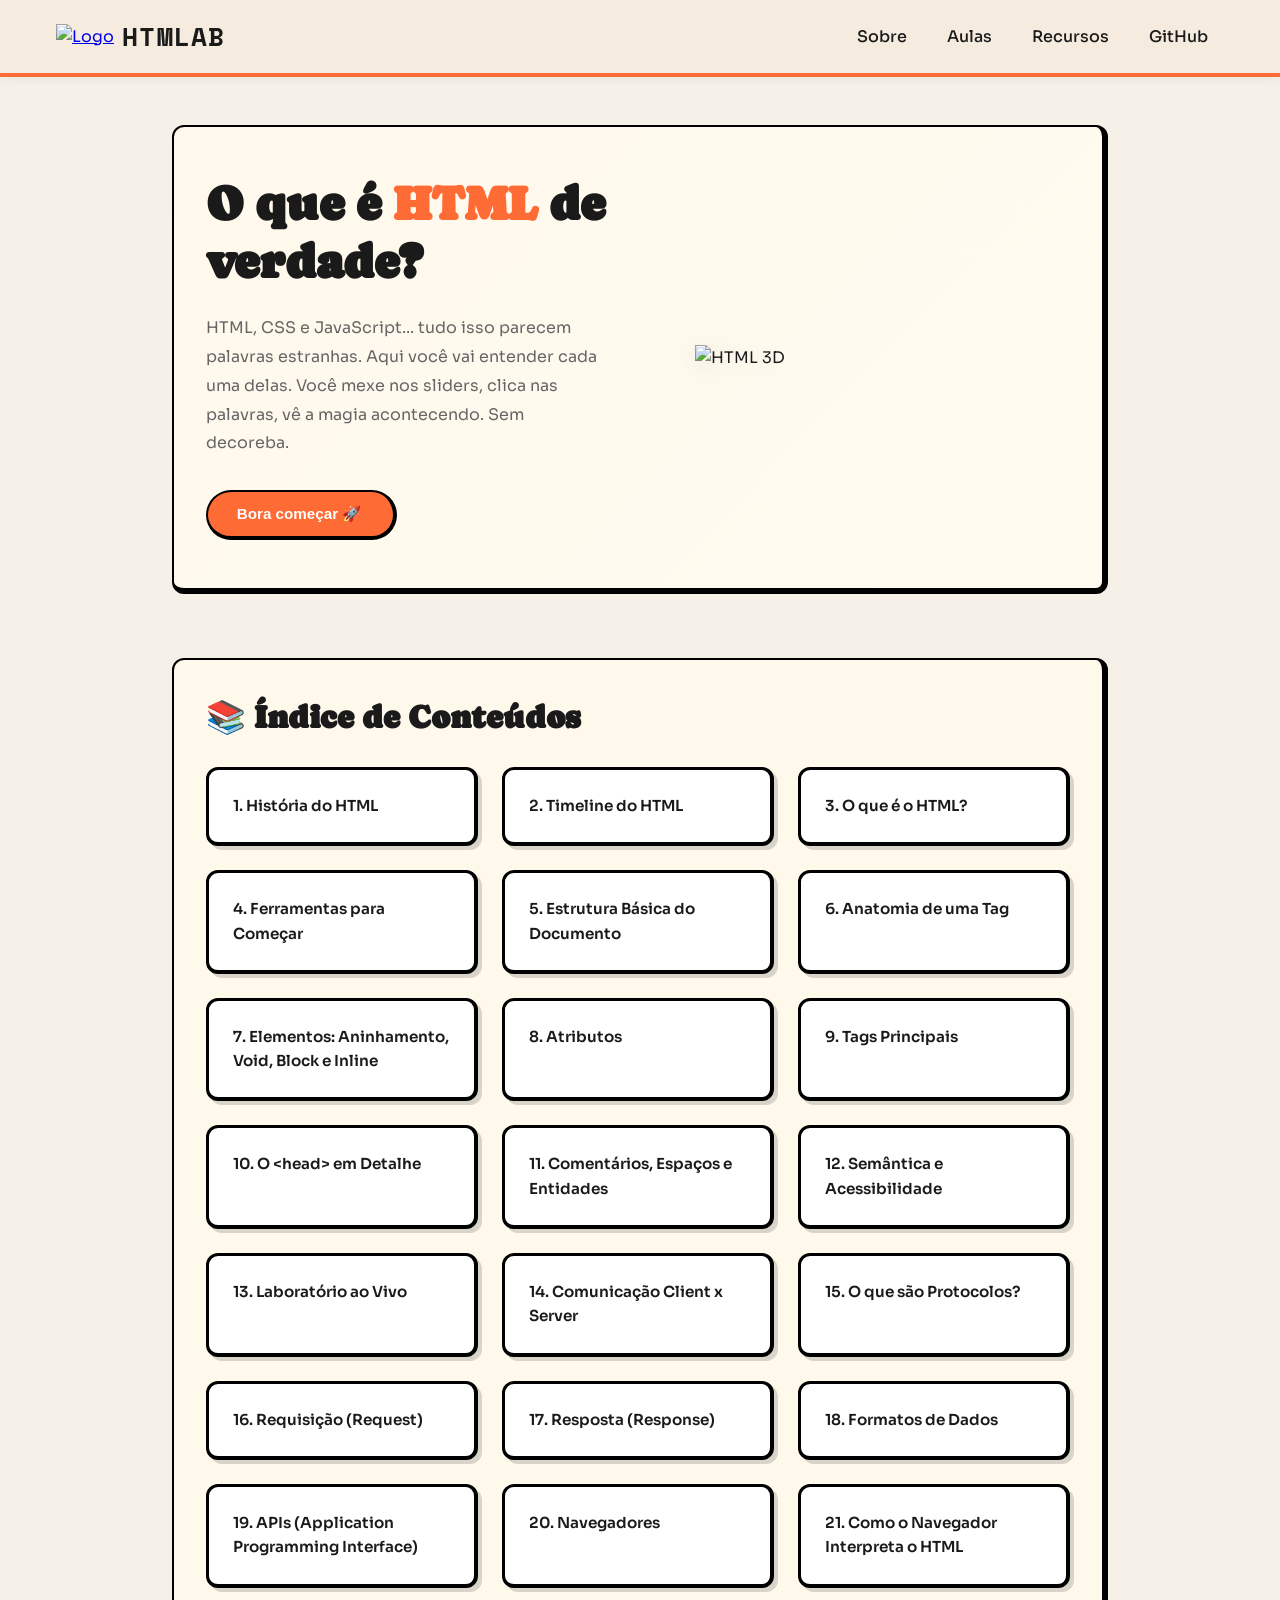
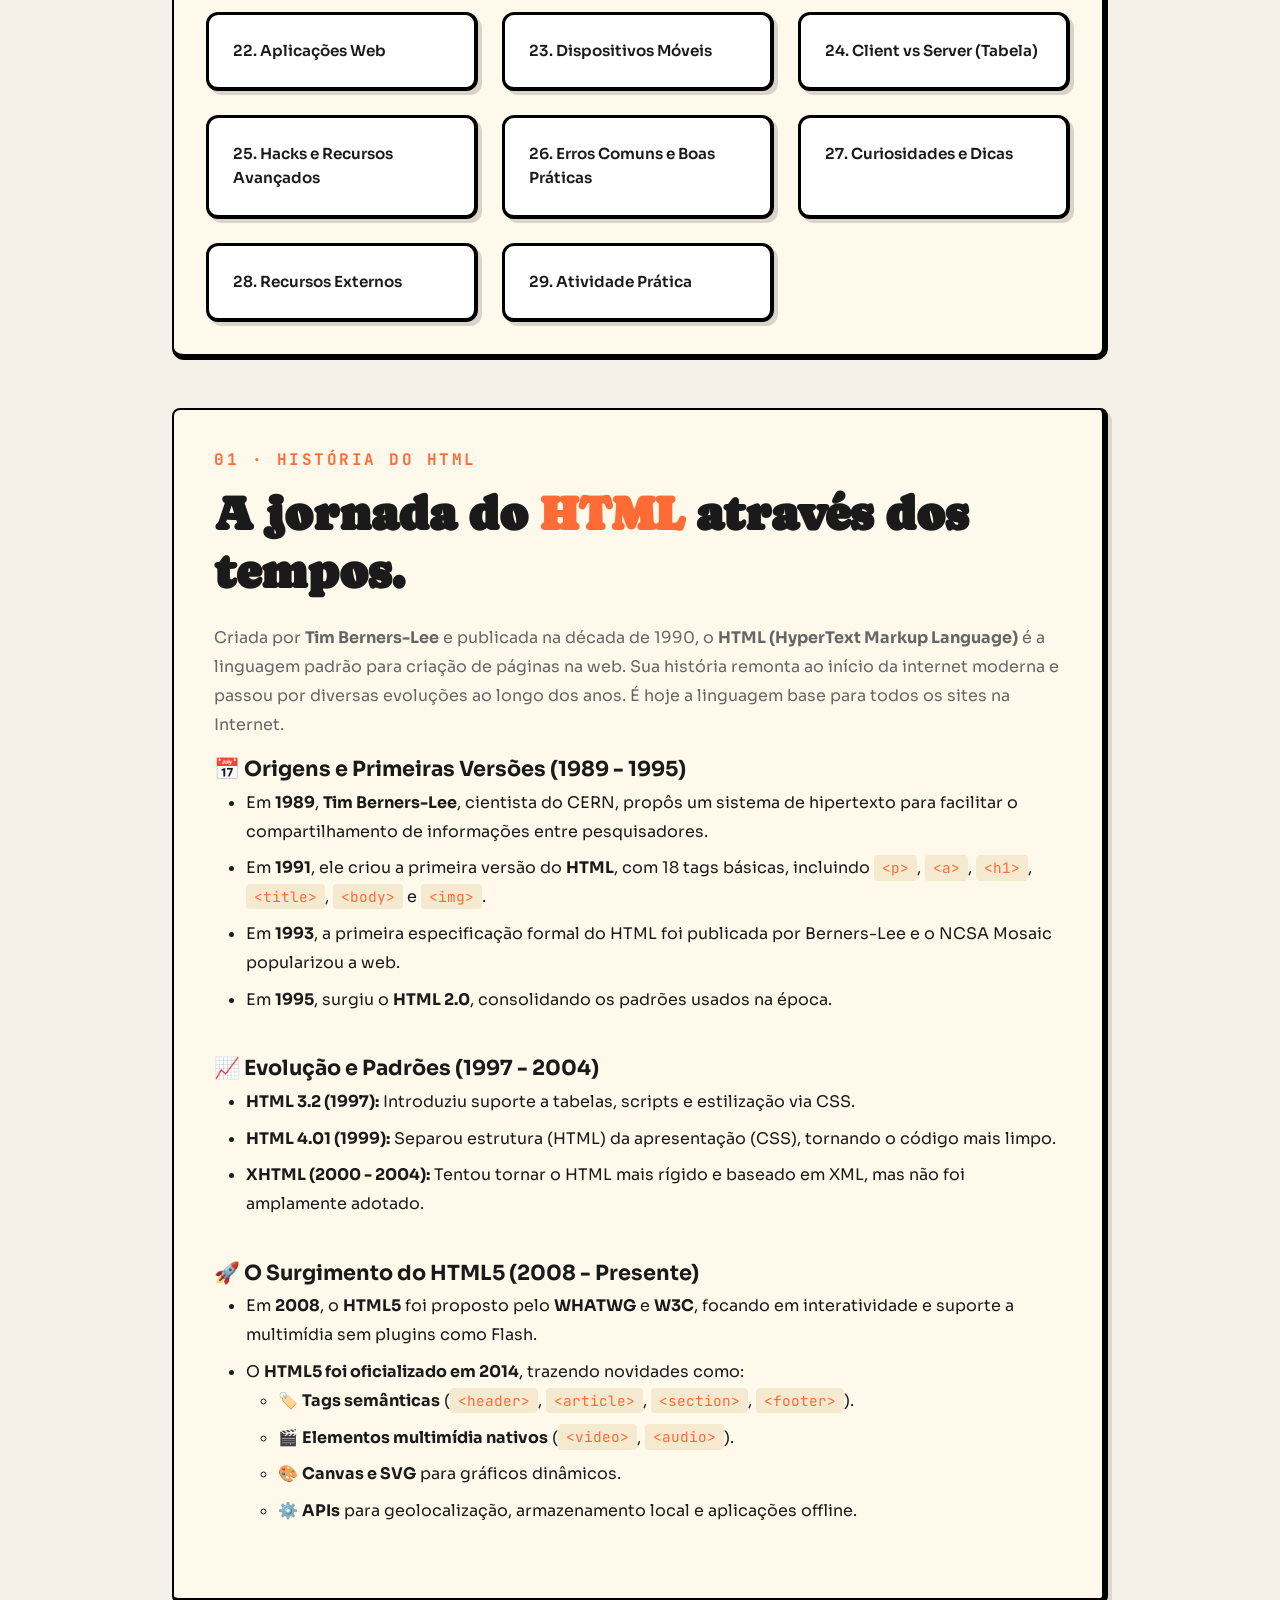
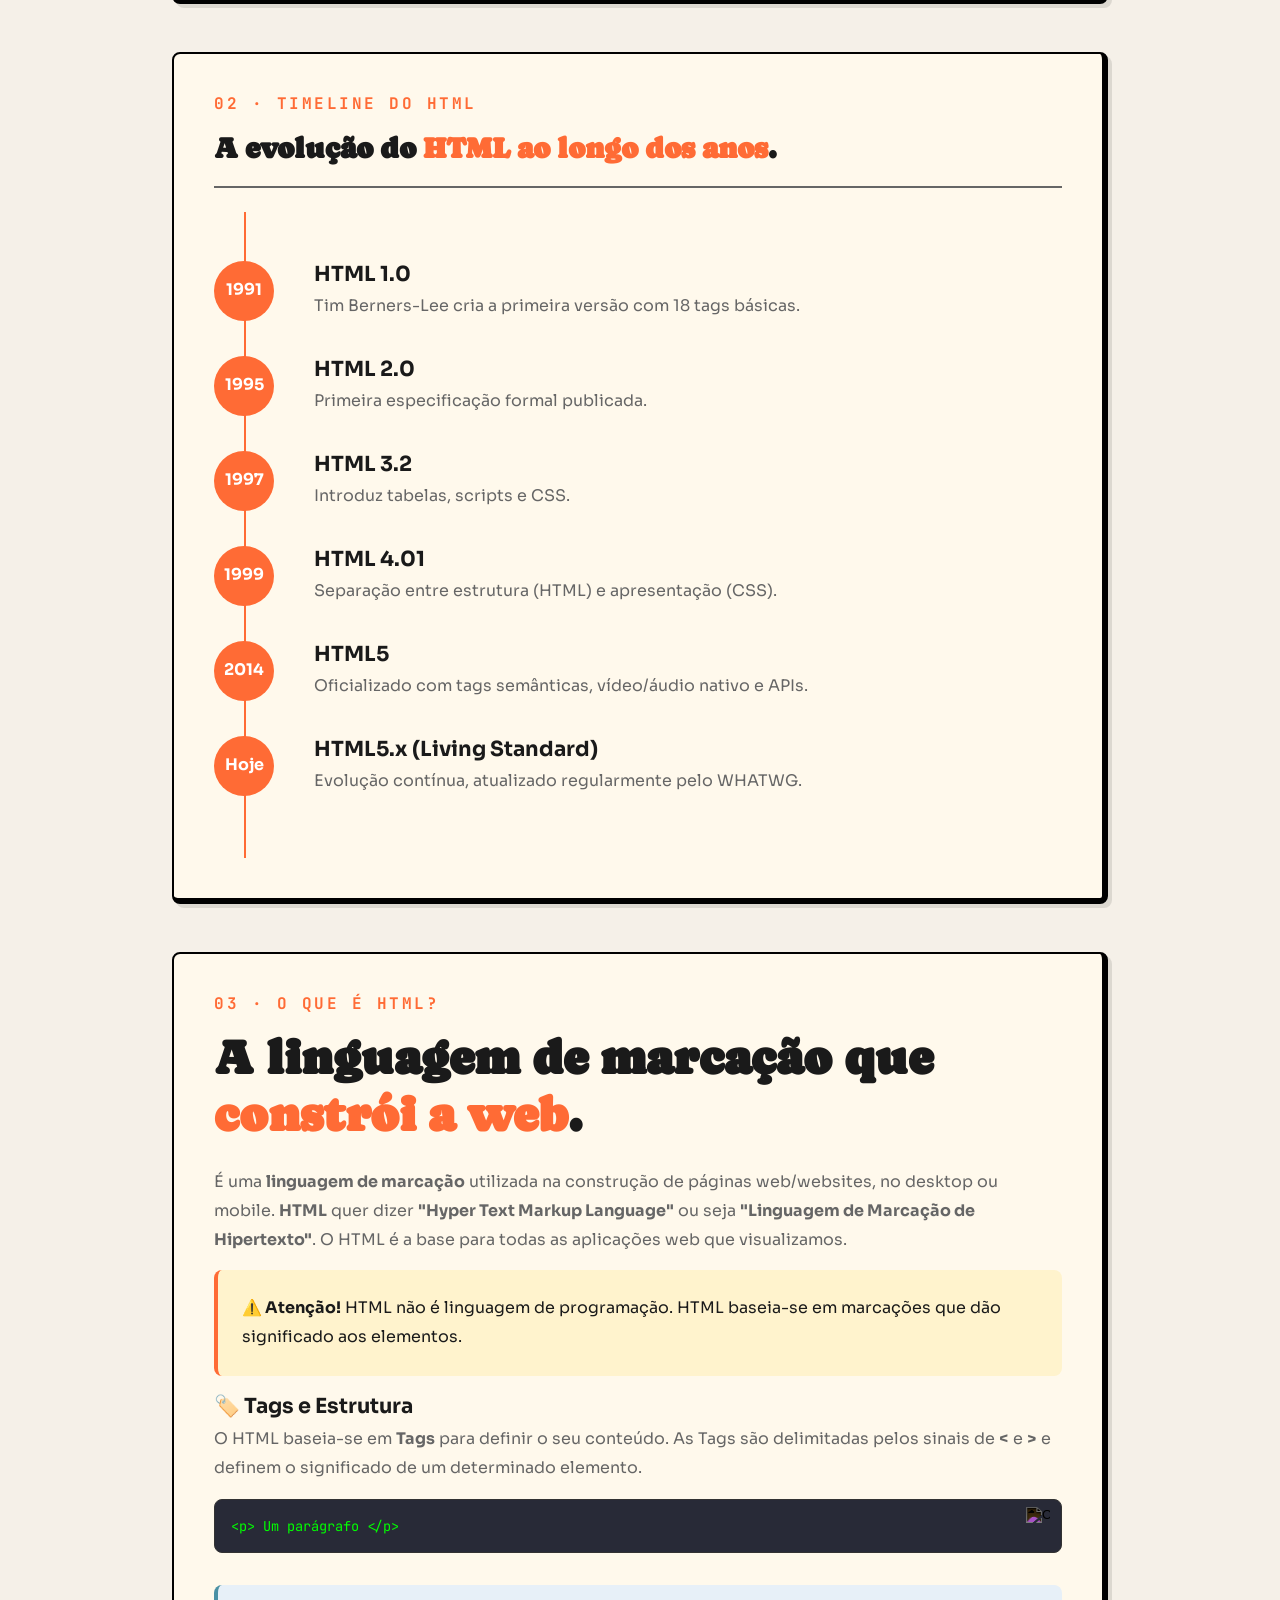
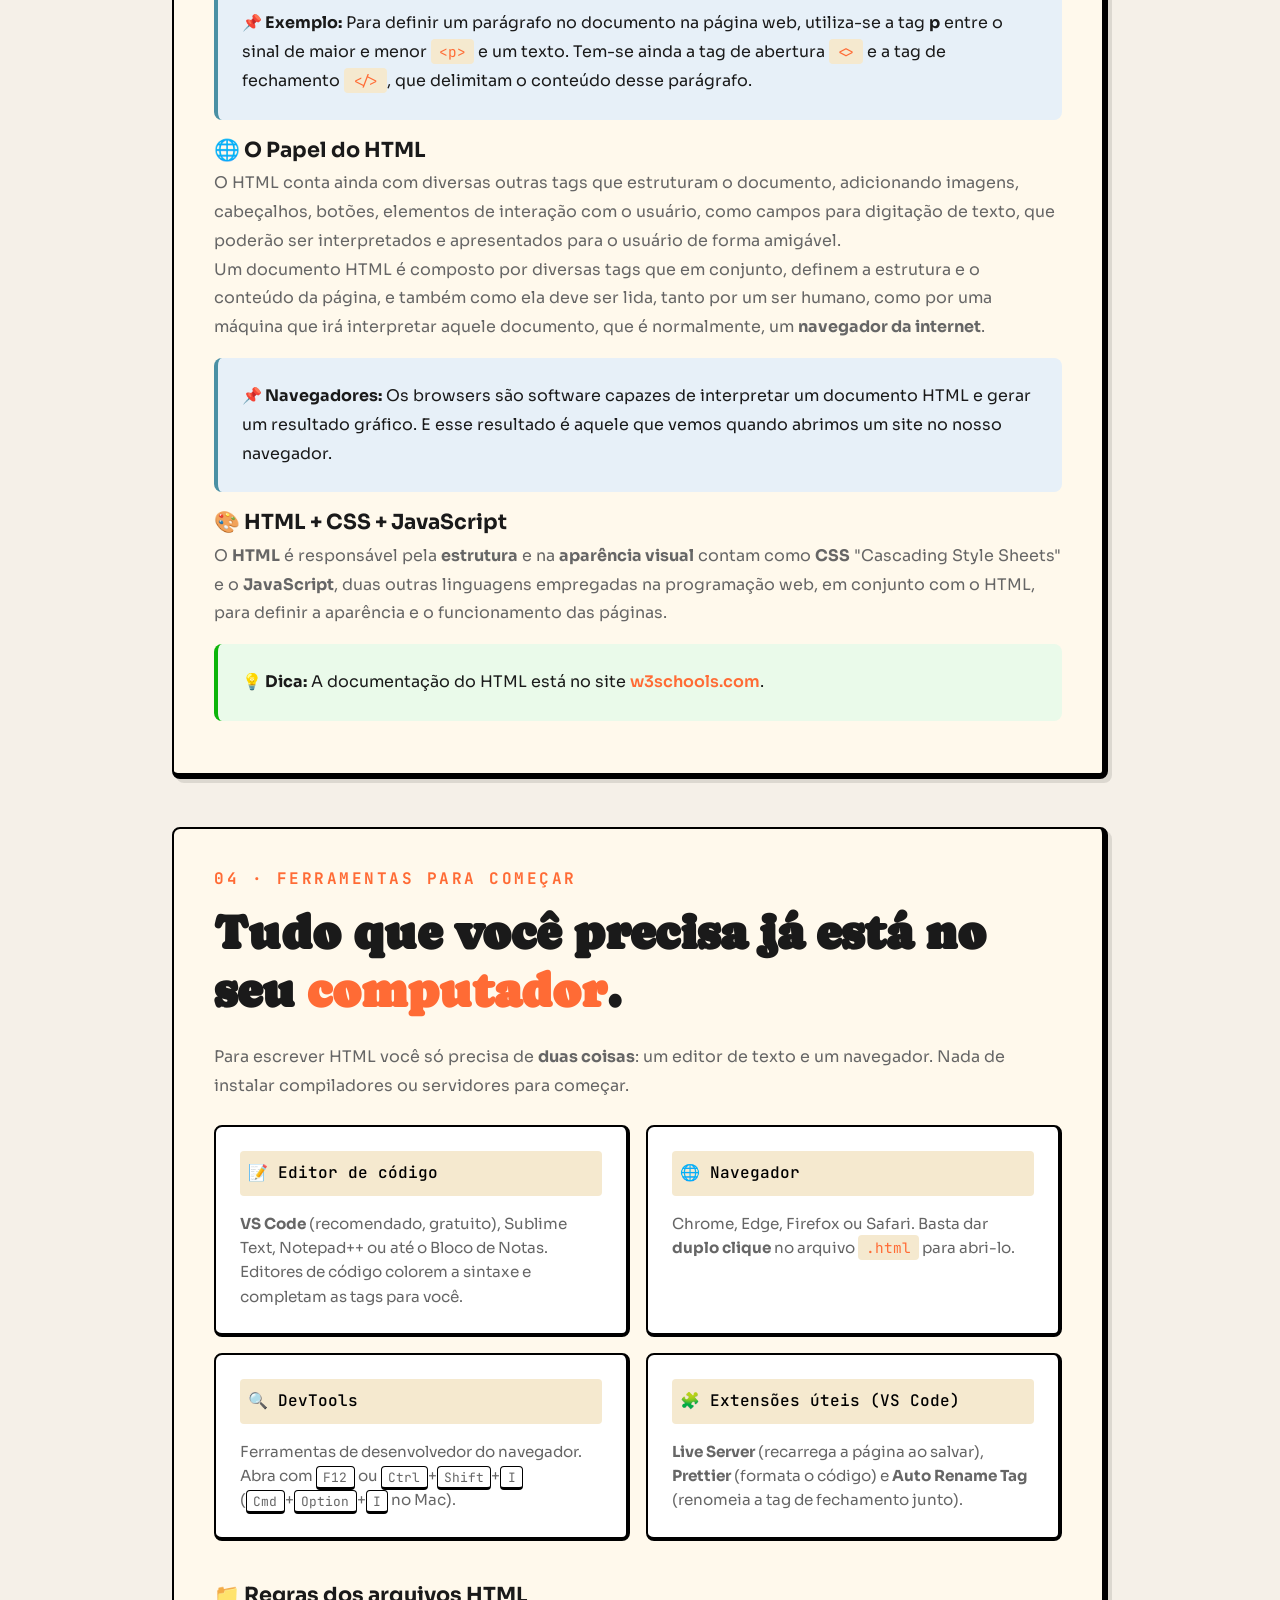
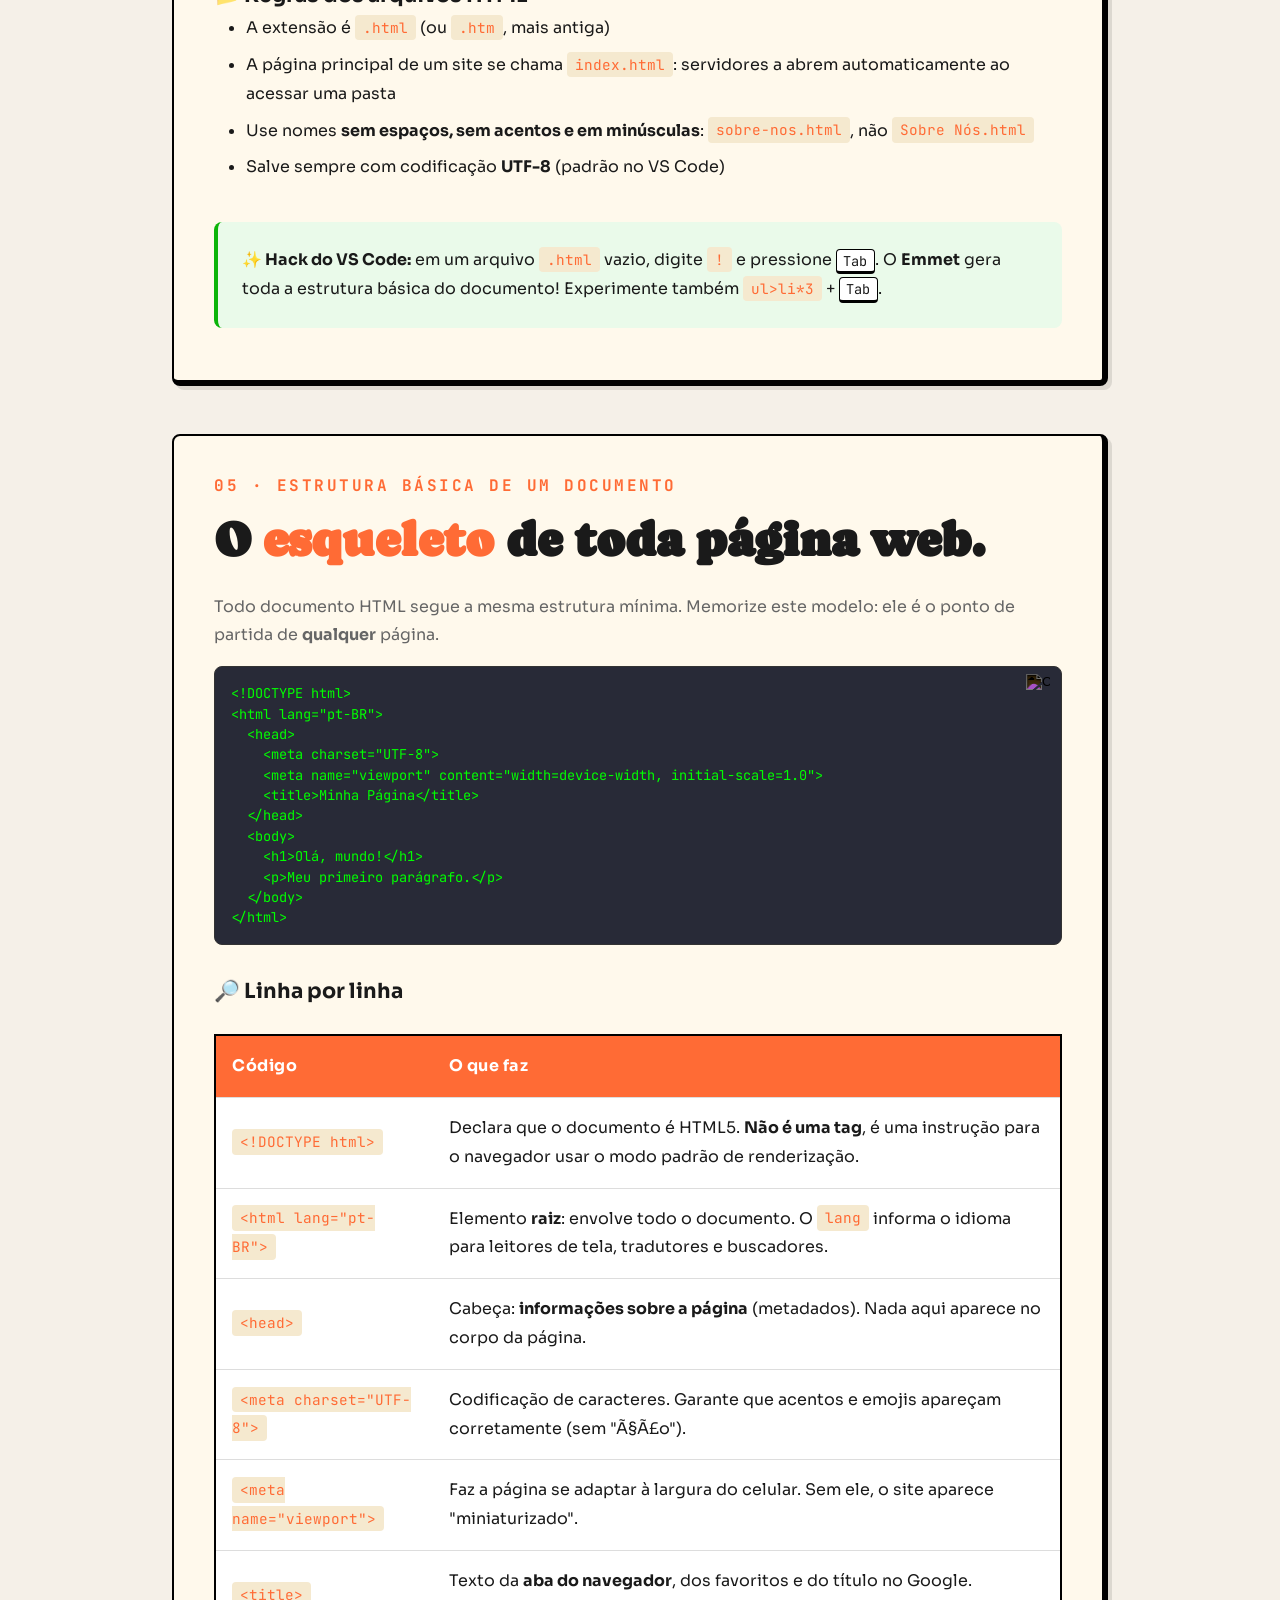
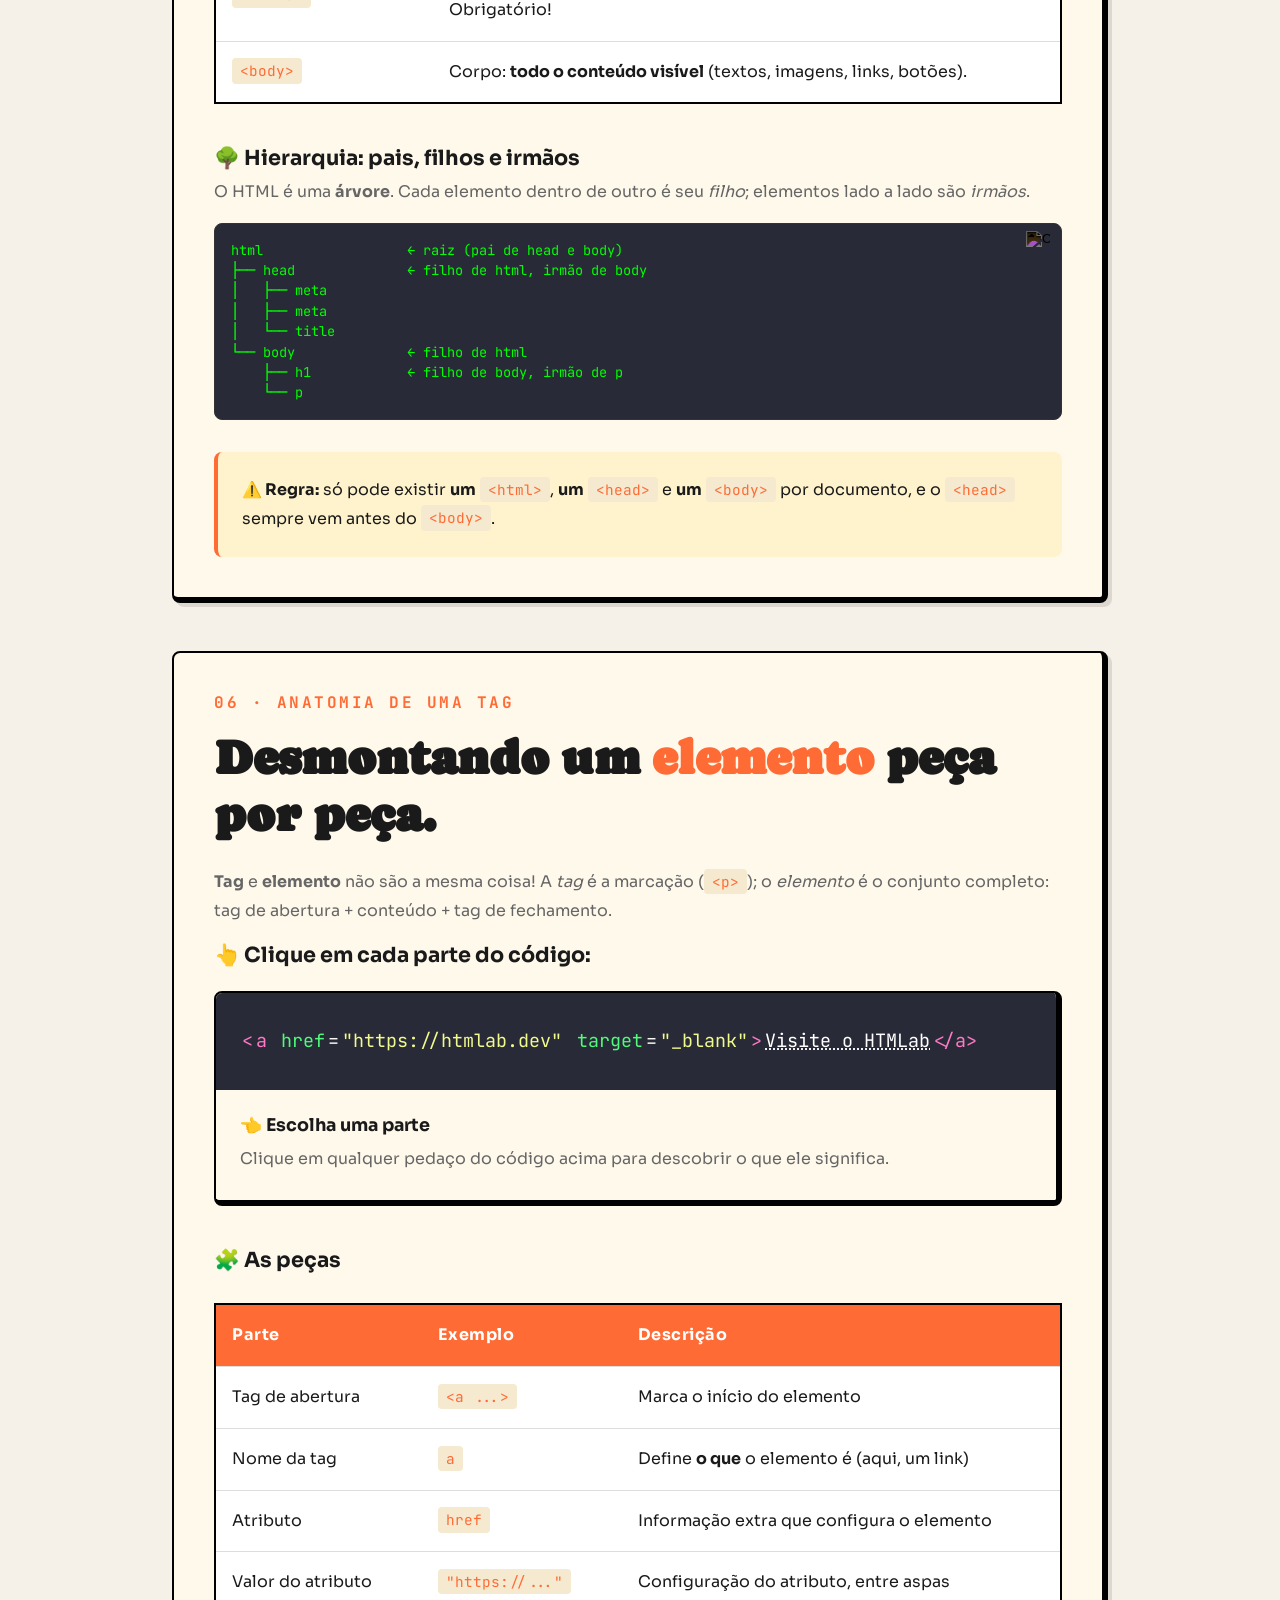
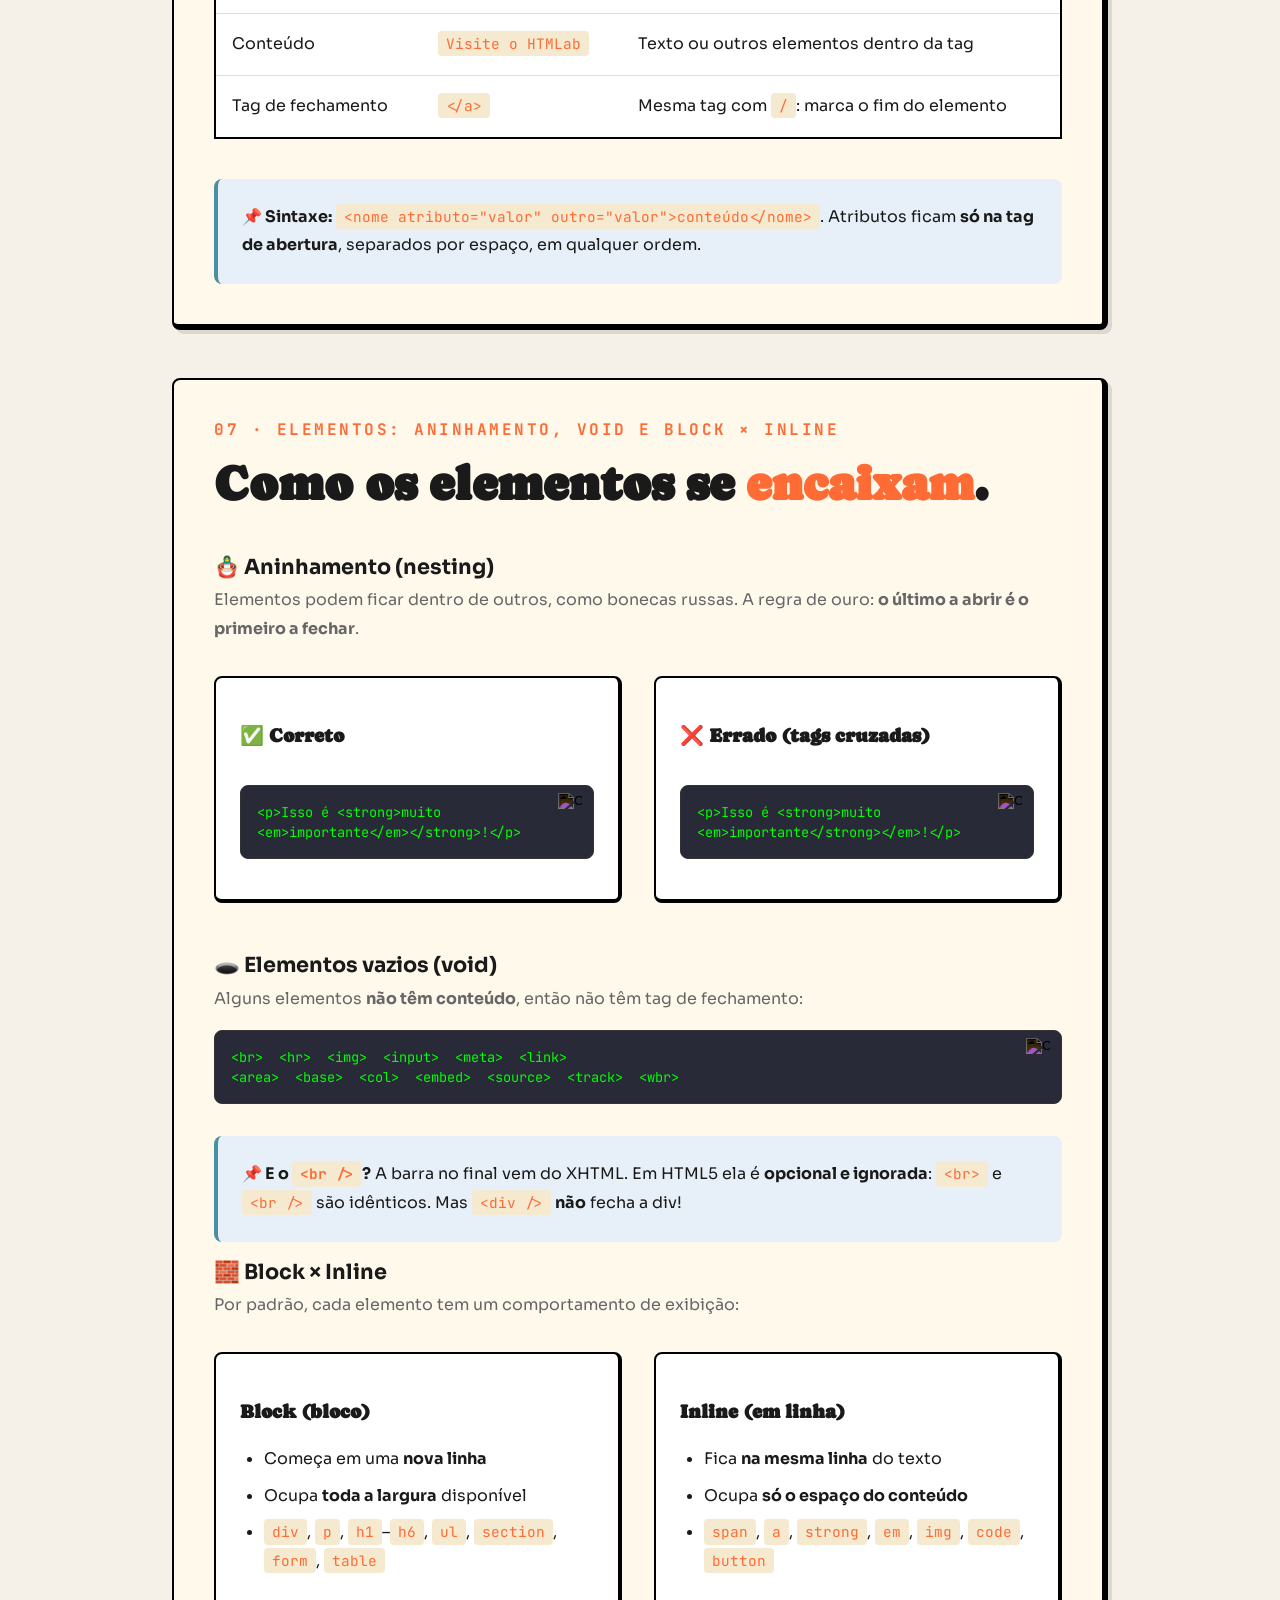
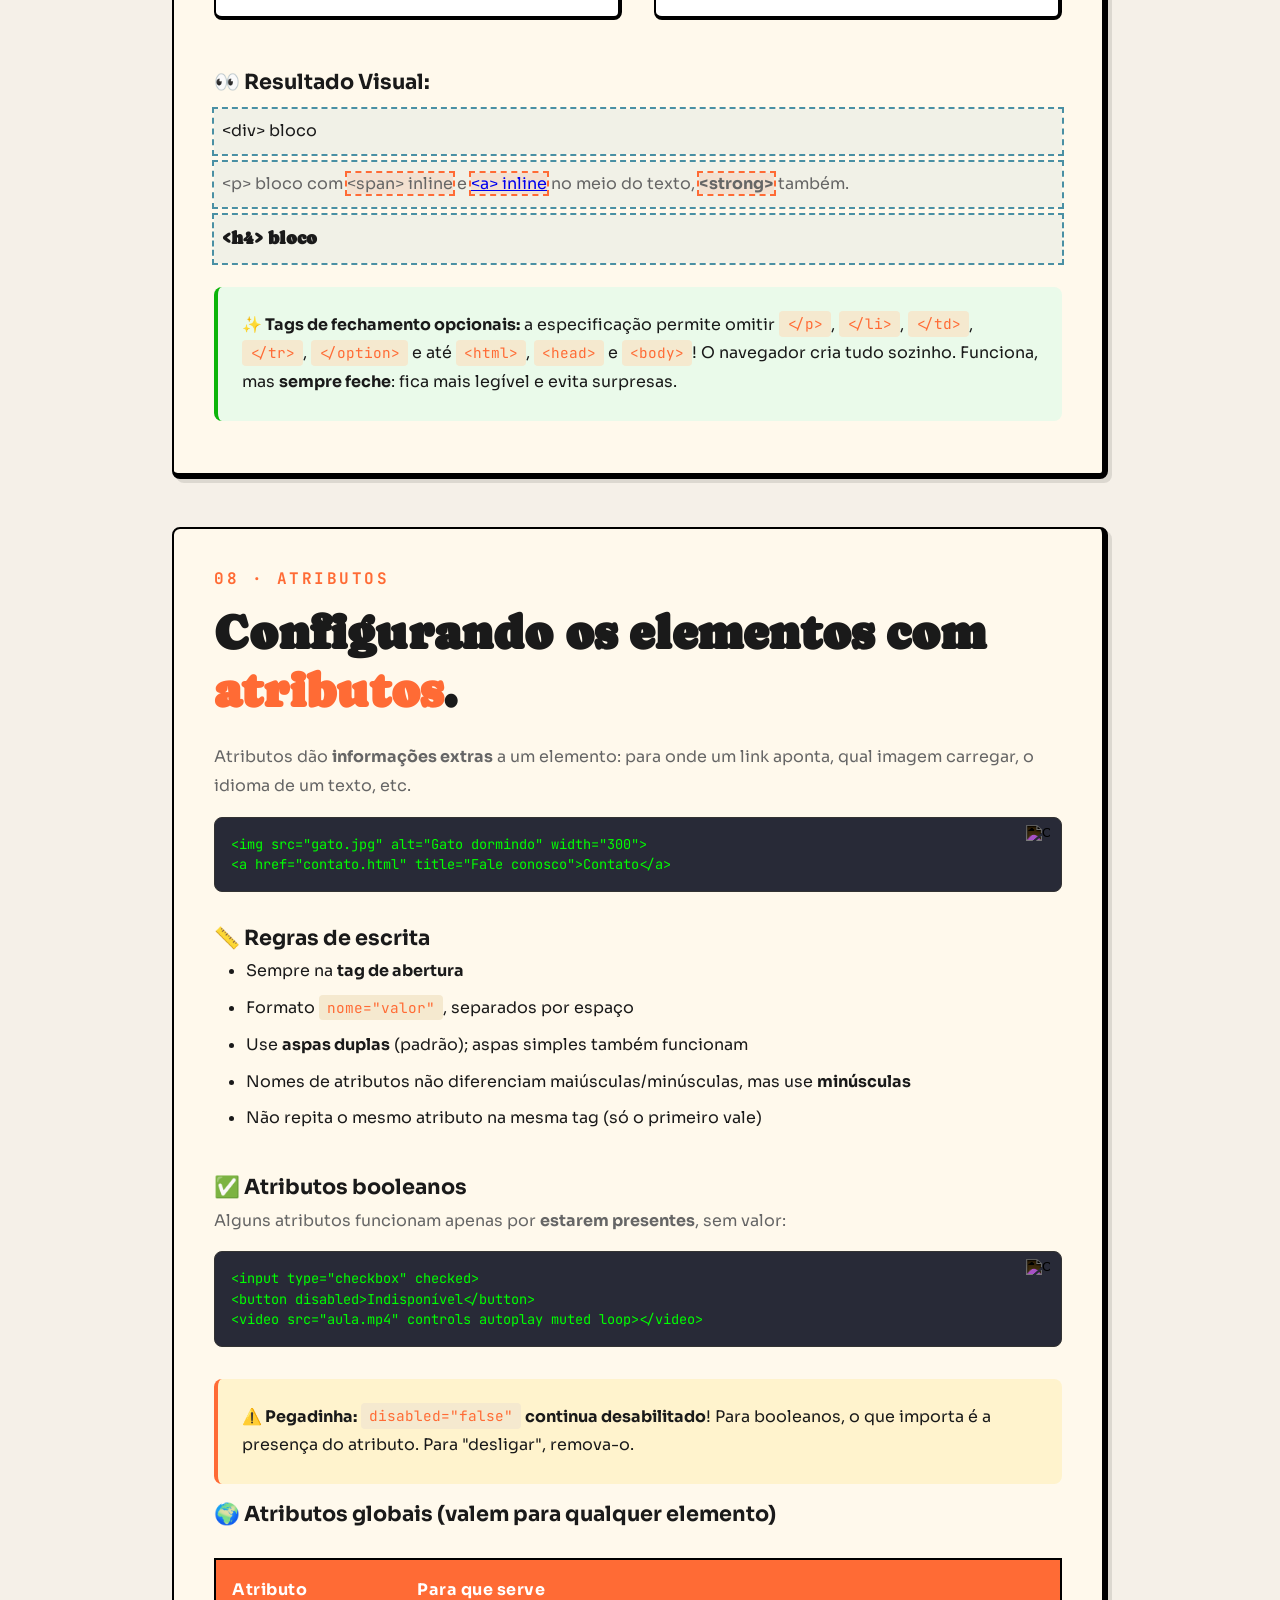
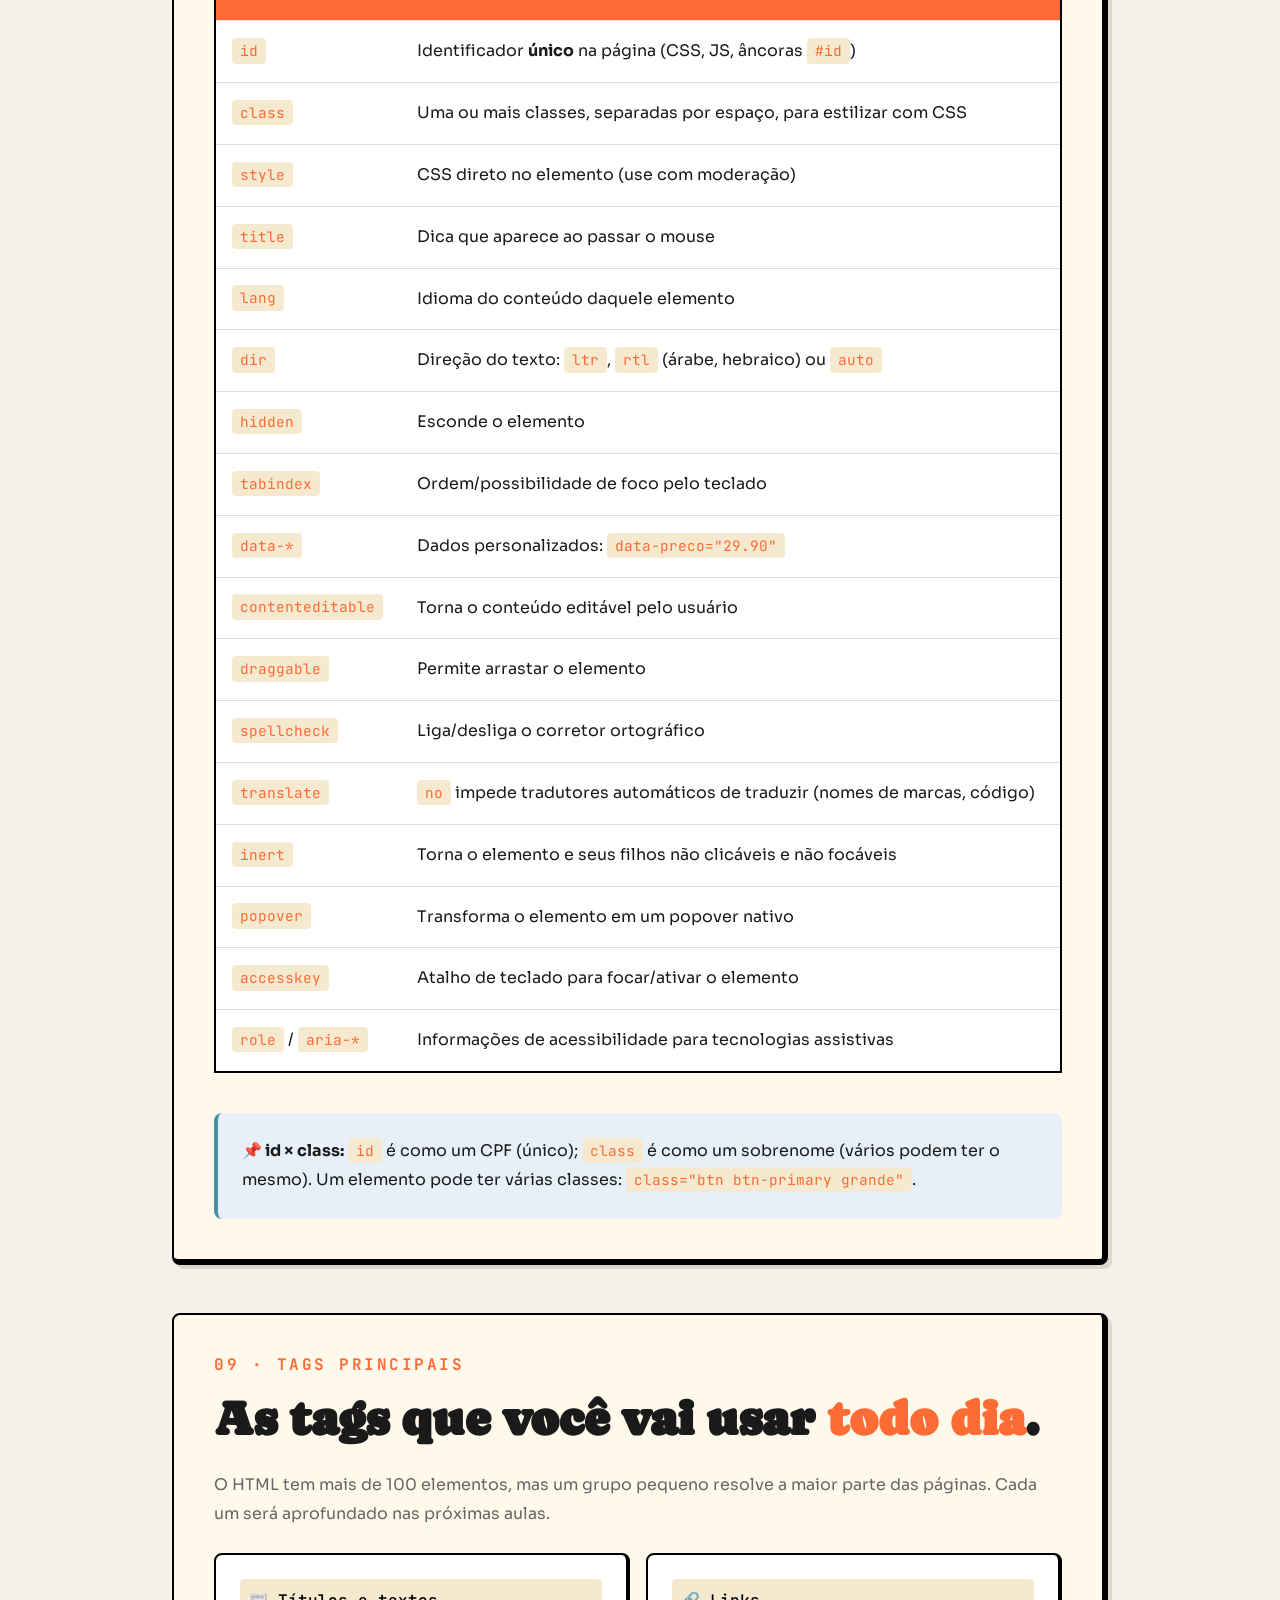
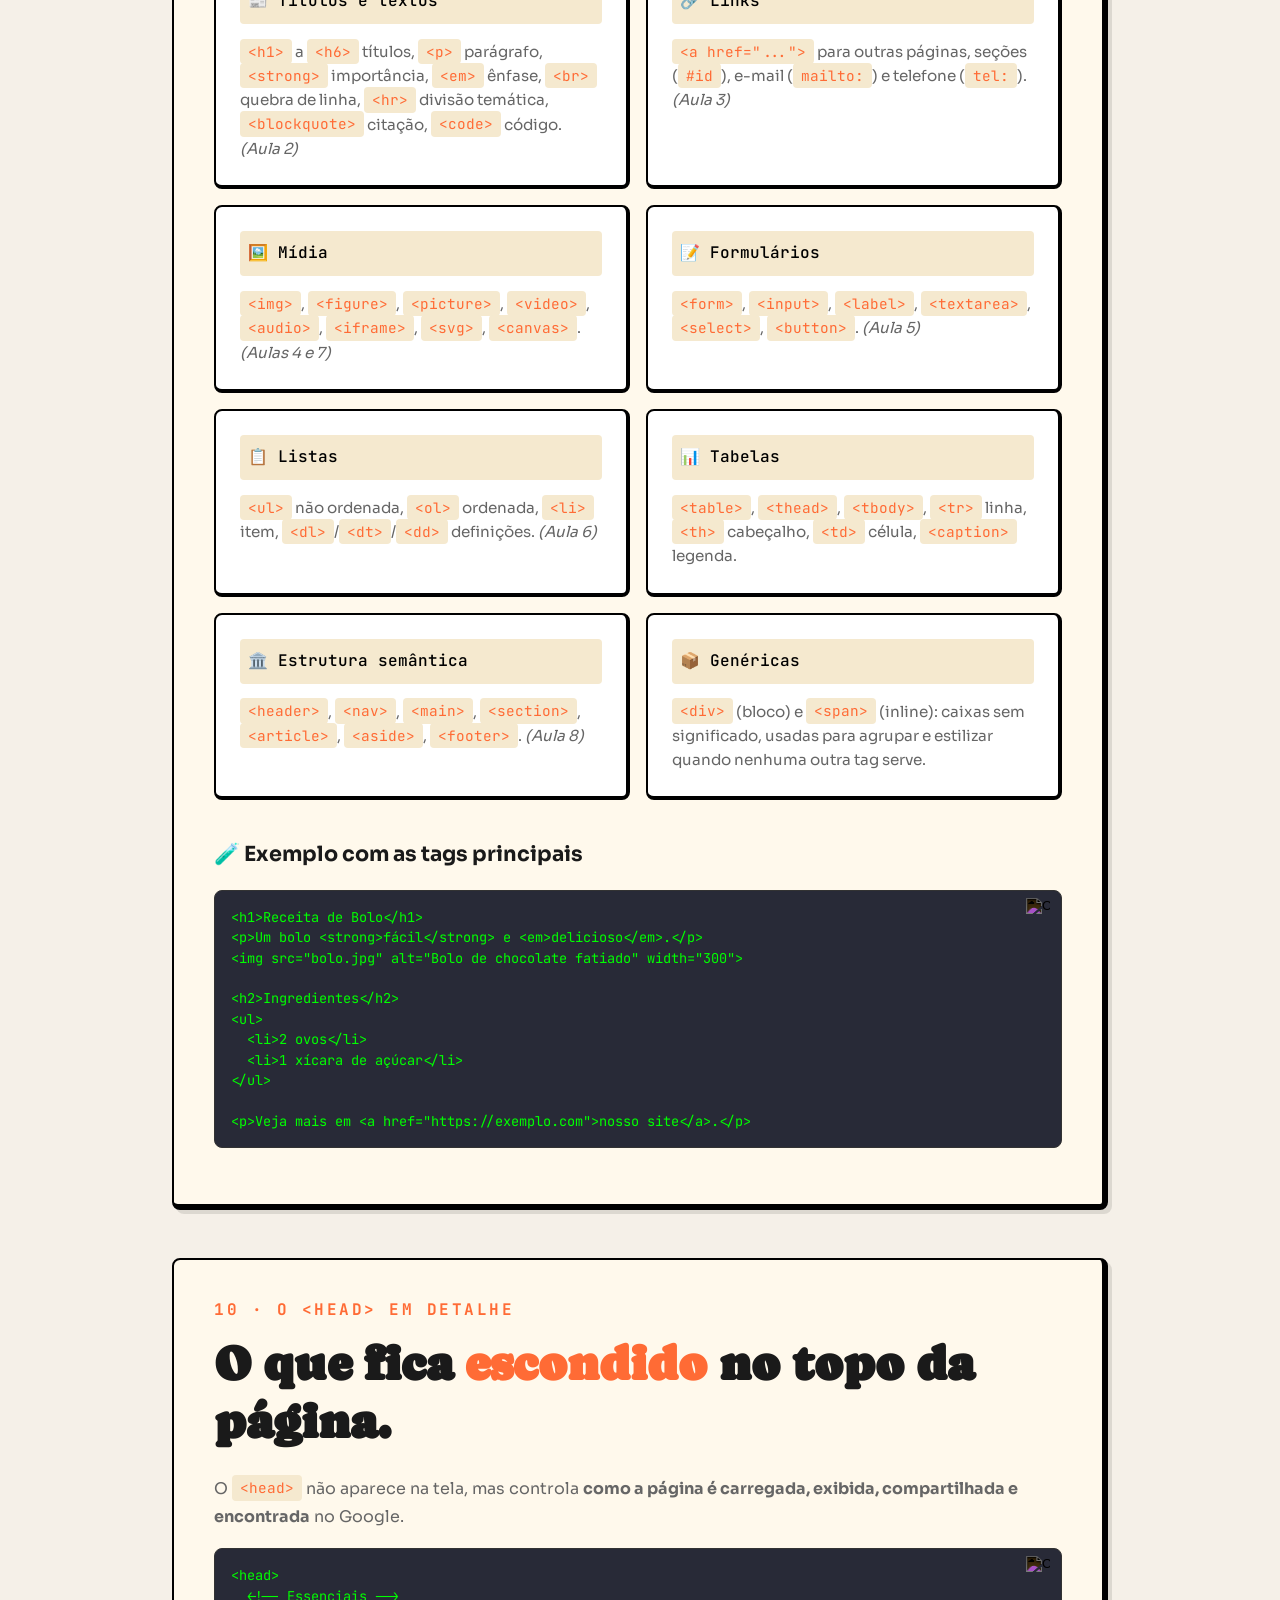
==== commit 560b7759: "feat: add interactive demos and expand content in Aula 1 - Implemented interactive tree visualizatio" ====
--- a/aula1/index.html
+++ b/aula1/index.html
@@ -24,19 +24,32 @@
                         <li><a href="#historia">1. História do HTML</a></li>
                         <li><a href="#timeline">2. Timeline do HTML</a></li>
                         <li><a href="#oque-html">3. O que é o HTML?</a></li>
-                        <li><a href="#client-server">4. Comunicação Client x Server</a></li>
-                        <li><a href="#protocolos">5. O que são Protocolos?</a></li>
-                        <li><a href="#requisicao">6. Requisição (Request)</a></li>
-                        <li><a href="#resposta">7. Resposta (Response)</a></li>
-                        <li><a href="#formatos">8. Formatos de Dados</a></li>
-                        <li><a href="#apis">9. APIs (Application Programming Interface)</a></li>
-                        <li><a href="#navegadores">10. Navegadores</a></li>
-                        <li><a href="#apps-web">11. Aplicações Web</a></li>
-                        <li><a href="#mobile">12. Dispositivos Móveis</a></li>
-                        <li><a href="#tabela-client-server">13. Client vs Server (Tabela)</a></li>
-                        <li><a href="#curiosidades">14. Curiosidades e Dicas</a></li>
-                        <li><a href="#recursos">15. Recursos Externos</a></li>
-                        <li><a href="#atividade">16. Atividade Prática</a></li>
+                        <li><a href="#ferramentas">4. Ferramentas para Começar</a></li>
+                        <li><a href="#estrutura">5. Estrutura Básica do Documento</a></li>
+                        <li><a href="#anatomia">6. Anatomia de uma Tag</a></li>
+                        <li><a href="#elementos">7. Elementos: Aninhamento, Void, Block e Inline</a></li>
+                        <li><a href="#atributos">8. Atributos</a></li>
+                        <li><a href="#tags-principais">9. Tags Principais</a></li>
+                        <li><a href="#head">10. O &lt;head&gt; em Detalhe</a></li>
+                        <li><a href="#comentarios-entidades">11. Comentários, Espaços e Entidades</a></li>
+                        <li><a href="#semantica">12. Semântica e Acessibilidade</a></li>
+                        <li><a href="#playground">13. Laboratório ao Vivo</a></li>
+                        <li><a href="#client-server">14. Comunicação Client x Server</a></li>
+                        <li><a href="#protocolos">15. O que são Protocolos?</a></li>
+                        <li><a href="#requisicao">16. Requisição (Request)</a></li>
+                        <li><a href="#resposta">17. Resposta (Response)</a></li>
+                        <li><a href="#formatos">18. Formatos de Dados</a></li>
+                        <li><a href="#apis">19. APIs (Application Programming Interface)</a></li>
+                        <li><a href="#navegadores">20. Navegadores</a></li>
+                        <li><a href="#interpretacao">21. Como o Navegador Interpreta o HTML</a></li>
+                        <li><a href="#apps-web">22. Aplicações Web</a></li>
+                        <li><a href="#mobile">23. Dispositivos Móveis</a></li>
+                        <li><a href="#tabela-client-server">24. Client vs Server (Tabela)</a></li>
+                        <li><a href="#hacks">25. Hacks e Recursos Avançados</a></li>
+                        <li><a href="#erros-comuns">26. Erros Comuns e Boas Práticas</a></li>
+                        <li><a href="#curiosidades">27. Curiosidades e Dicas</a></li>
+                        <li><a href="#recursos">28. Recursos Externos</a></li>
+                        <li><a href="#atividade">29. Atividade Prática</a></li>
                     </ul>
                 </div>
                 <a href="../#recursos">Recursos</a>
@@ -62,23 +75,36 @@
         <!-- TABELA DE CONTEÚDOS -->
         <section class="toc-section">
             <h2>📚 Índice de Conteúdos</h2>
-            <nav class="toc-list">
+            <nav class="toc-list" id="toc-list">
                 <a href="#historia">1. História do HTML</a>
                 <a href="#timeline">2. Timeline do HTML</a>
                 <a href="#oque-html">3. O que é o HTML?</a>
-                <a href="#client-server">4. Comunicação Client x Server</a>
-                <a href="#protocolos">5. O que são Protocolos?</a>
-                <a href="#requisicao">6. Requisição (Request)</a>
-                <a href="#resposta">7. Resposta (Response)</a>
-                <a href="#formatos">8. Formatos de Dados</a>
-                <a href="#apis">9. APIs (Application Programming Interface)</a>
-                <a href="#navegadores">10. Navegadores</a>
-                <a href="#apps-web">11. Aplicações Web</a>
-                <a href="#mobile">12. Dispositivos Móveis</a>
-                <a href="#tabela-client-server">13. Client vs Server (Tabela)</a>
-                <a href="#curiosidades">14. Curiosidades e Dicas</a>
-                <a href="#recursos">15. Recursos Externos</a>
-                <a href="#atividade">16. Atividade Prática</a>
+                <a href="#ferramentas">4. Ferramentas para Começar</a>
+                <a href="#estrutura">5. Estrutura Básica do Documento</a>
+                <a href="#anatomia">6. Anatomia de uma Tag</a>
+                <a href="#elementos">7. Elementos: Aninhamento, Void, Block e Inline</a>
+                <a href="#atributos">8. Atributos</a>
+                <a href="#tags-principais">9. Tags Principais</a>
+                <a href="#head">10. O &lt;head&gt; em Detalhe</a>
+                <a href="#comentarios-entidades">11. Comentários, Espaços e Entidades</a>
+                <a href="#semantica">12. Semântica e Acessibilidade</a>
+                <a href="#playground">13. Laboratório ao Vivo</a>
+                <a href="#client-server">14. Comunicação Client x Server</a>
+                <a href="#protocolos">15. O que são Protocolos?</a>
+                <a href="#requisicao">16. Requisição (Request)</a>
+                <a href="#resposta">17. Resposta (Response)</a>
+                <a href="#formatos">18. Formatos de Dados</a>
+                <a href="#apis">19. APIs (Application Programming Interface)</a>
+                <a href="#navegadores">20. Navegadores</a>
+                <a href="#interpretacao">21. Como o Navegador Interpreta o HTML</a>
+                <a href="#apps-web">22. Aplicações Web</a>
+                <a href="#mobile">23. Dispositivos Móveis</a>
+                <a href="#tabela-client-server">24. Client vs Server (Tabela)</a>
+                <a href="#hacks">25. Hacks e Recursos Avançados</a>
+                <a href="#erros-comuns">26. Erros Comuns e Boas Práticas</a>
+                <a href="#curiosidades">27. Curiosidades e Dicas</a>
+                <a href="#recursos">28. Recursos Externos</a>
+                <a href="#atividade">29. Atividade Prática</a>
             </nav>
         </section>
 
@@ -120,7 +146,7 @@
             </div>
         </section>
 
-        <!-- SEÇÃO 2: TIMELINE DA EVOLUÇÃO DO HTML -->
+        <!-- SEÇÃO 2: TIMELINE DO HTML -->
         <section class="content-section" id="timeline">
             <span class="section-label">02 · TIMELINE DO HTML</span>
             <h2>A evolução do <span class="highlight">HTML ao longo dos anos</span>.</h2>
@@ -173,7 +199,7 @@
             </div>
         </section>
 
-        <!-- SEÇÃO 3: O QUE É HTML? -->
+        <!-- SEÇÃO 3: O QUE É O HTML? -->
         <section class="content-section" id="oque-html">
             <span class="section-label">03 · O QUE É HTML?</span>
             <h1>A linguagem de marcação que <span class="highlight">constrói a web</span>.</h1>
@@ -212,9 +238,545 @@
             </div>
         </section>
 
-        <!-- SEÇÃO 4: COMUNICAÇÃO CLIENT X SERVER -->
+        <!-- SEÇÃO 4: FERRAMENTAS PARA COMEÇAR -->
+        <section class="content-section" id="ferramentas">
+            <span class="section-label">04 · FERRAMENTAS PARA COMEÇAR</span>
+            <h1>Tudo que você precisa já está no seu <span class="highlight">computador</span>.</h1>
+
+            <div class="content-block">
+                <p>Para escrever HTML você só precisa de <strong>duas coisas</strong>: um editor de texto e um navegador. Nada de instalar compiladores ou servidores para começar.</p>
+
+                <div class="tags-grid">
+                    <div class="tag-card">
+                        <h4>📝 Editor de código</h4>
+                        <p><strong>VS Code</strong> (recomendado, gratuito), Sublime Text, Notepad++ ou até o Bloco de Notas. Editores de código colorem a sintaxe e completam as tags para você.</p>
+                    </div>
+                    <div class="tag-card">
+                        <h4>🌐 Navegador</h4>
+                        <p>Chrome, Edge, Firefox ou Safari. Basta dar <strong>duplo clique</strong> no arquivo <code>.html</code> para abri-lo.</p>
+                    </div>
+                    <div class="tag-card">
+                        <h4>🔍 DevTools</h4>
+                        <p>Ferramentas de desenvolvedor do navegador. Abra com <kbd>F12</kbd> ou <kbd>Ctrl</kbd>+<kbd>Shift</kbd>+<kbd>I</kbd> (<kbd>Cmd</kbd>+<kbd>Option</kbd>+<kbd>I</kbd> no Mac).</p>
+                    </div>
+                    <div class="tag-card">
+                        <h4>🧩 Extensões úteis (VS Code)</h4>
+                        <p><strong>Live Server</strong> (recarrega a página ao salvar), <strong>Prettier</strong> (formata o código) e <strong>Auto Rename Tag</strong> (renomeia a tag de fechamento junto).</p>
+                    </div>
+                </div>
+
+                <h3>📁 Regras dos arquivos HTML</h3>
+                <ul>
+                    <li>A extensão é <code>.html</code> (ou <code>.htm</code>, mais antiga)</li>
+                    <li>A página principal de um site se chama <code>index.html</code>: servidores a abrem automaticamente ao acessar uma pasta</li>
+                    <li>Use nomes <strong>sem espaços, sem acentos e em minúsculas</strong>: <code>sobre-nos.html</code>, não <code>Sobre Nós.html</code></li>
+                    <li>Salve sempre com codificação <strong>UTF-8</strong> (padrão no VS Code)</li>
+                </ul>
+
+                <div class="info-box tip">
+                    <strong>✨ Hack do VS Code:</strong> em um arquivo <code>.html</code> vazio, digite <code>!</code> e pressione <kbd>Tab</kbd>. O <strong>Emmet</strong> gera toda a estrutura básica do documento! Experimente também <code>ul&gt;li*3</code> + <kbd>Tab</kbd>.
+                </div>
+            </div>
+        </section>
+
+        <!-- SEÇÃO 5: ESTRUTURA BÁSICA DO DOCUMENTO -->
+        <section class="content-section" id="estrutura">
+            <span class="section-label">05 · ESTRUTURA BÁSICA DE UM DOCUMENTO</span>
+            <h1>O <span class="highlight">esqueleto</span> de toda página web.</h1>
+
+            <div class="content-block">
+                <p>Todo documento HTML segue a mesma estrutura mínima. Memorize este modelo: ele é o ponto de partida de <strong>qualquer</strong> página.</p>
+
+                <pre><code class="code-block">&lt;!DOCTYPE html&gt;
+&lt;html lang="pt-BR"&gt;
+  &lt;head&gt;
+    &lt;meta charset="UTF-8"&gt;
+    &lt;meta name="viewport" content="width=device-width, initial-scale=1.0"&gt;
+    &lt;title&gt;Minha Página&lt;/title&gt;
+  &lt;/head&gt;
+  &lt;body&gt;
+    &lt;h1&gt;Olá, mundo!&lt;/h1&gt;
+    &lt;p&gt;Meu primeiro parágrafo.&lt;/p&gt;
+  &lt;/body&gt;
+&lt;/html&gt;</code></pre>
+
+                <h3>🔎 Linha por linha</h3>
+                <table class="content-table">
+                    <thead><tr><th>Código</th><th>O que faz</th></tr></thead>
+                    <tbody>
+                        <tr><td><code>&lt;!DOCTYPE html&gt;</code></td><td>Declara que o documento é HTML5. <strong>Não é uma tag</strong>, é uma instrução para o navegador usar o modo padrão de renderização.</td></tr>
+                        <tr><td><code>&lt;html lang="pt-BR"&gt;</code></td><td>Elemento <strong>raiz</strong>: envolve todo o documento. O <code>lang</code> informa o idioma para leitores de tela, tradutores e buscadores.</td></tr>
+                        <tr><td><code>&lt;head&gt;</code></td><td>Cabeça: <strong>informações sobre a página</strong> (metadados). Nada aqui aparece no corpo da página.</td></tr>
+                        <tr><td><code>&lt;meta charset="UTF-8"&gt;</code></td><td>Codificação de caracteres. Garante que acentos e emojis apareçam corretamente (sem "Ã§Ã£o").</td></tr>
+                        <tr><td><code>&lt;meta name="viewport"&gt;</code></td><td>Faz a página se adaptar à largura do celular. Sem ele, o site aparece "miniaturizado".</td></tr>
+                        <tr><td><code>&lt;title&gt;</code></td><td>Texto da <strong>aba do navegador</strong>, dos favoritos e do título no Google. Obrigatório!</td></tr>
+                        <tr><td><code>&lt;body&gt;</code></td><td>Corpo: <strong>todo o conteúdo visível</strong> (textos, imagens, links, botões).</td></tr>
+                    </tbody>
+                </table>
+
+                <h3>🌳 Hierarquia: pais, filhos e irmãos</h3>
+                <p>O HTML é uma <strong>árvore</strong>. Cada elemento dentro de outro é seu <em>filho</em>; elementos lado a lado são <em>irmãos</em>.</p>
+                <pre><code class="code-block">html                  ← raiz (pai de head e body)
+├── head              ← filho de html, irmão de body
+│   ├── meta
+│   ├── meta
+│   └── title
+└── body              ← filho de html
+    ├── h1            ← filho de body, irmão de p
+    └── p</code></pre>
+
+                <div class="info-box warning">
+                    <strong>⚠️ Regra:</strong> só pode existir <strong>um</strong> <code>&lt;html&gt;</code>, <strong>um</strong> <code>&lt;head&gt;</code> e <strong>um</strong> <code>&lt;body&gt;</code> por documento, e o <code>&lt;head&gt;</code> sempre vem antes do <code>&lt;body&gt;</code>.
+                </div>
+            </div>
+        </section>
+
+        <!-- SEÇÃO 6: ANATOMIA DE UMA TAG -->
+        <section class="content-section" id="anatomia">
+            <span class="section-label">06 · ANATOMIA DE UMA TAG</span>
+            <h1>Desmontando um <span class="highlight">elemento</span> peça por peça.</h1>
+
+            <div class="content-block">
+                <p><strong>Tag</strong> e <strong>elemento</strong> não são a mesma coisa! A <em>tag</em> é a marcação (<code>&lt;p&gt;</code>); o <em>elemento</em> é o conjunto completo: tag de abertura + conteúdo + tag de fechamento.</p>
+
+                <h3>👆 Clique em cada parte do código:</h3>
+                <div class="anatomy" role="group" aria-label="Explorador da anatomia de uma tag">
+                    <div class="anatomy-code">
+                        <button type="button" data-part="abre">&lt;</button><button type="button" data-part="nome">a</button>
+                        <button type="button" data-part="atributo">href</button><button type="button" data-part="igual">=</button><button type="button" data-part="valor">"https://htmlab.dev"</button>
+                        <button type="button" data-part="atributo2">target</button><button type="button" data-part="igual">=</button><button type="button" data-part="valor2">"_blank"</button><button type="button" data-part="fecha-abertura">&gt;</button><button type="button" data-part="conteudo">Visite o HTMLab</button><button type="button" data-part="fechamento">&lt;/a&gt;</button>
+                    </div>
+                    <div class="anatomy-info" aria-live="polite">
+                        <strong>👈 Escolha uma parte</strong>
+                        <p>Clique em qualquer pedaço do código acima para descobrir o que ele significa.</p>
+                    </div>
+                </div>
+
+                <h3>🧩 As peças</h3>
+                <table class="content-table">
+                    <thead><tr><th>Parte</th><th>Exemplo</th><th>Descrição</th></tr></thead>
+                    <tbody>
+                        <tr><td>Tag de abertura</td><td><code>&lt;a ...&gt;</code></td><td>Marca o início do elemento</td></tr>
+                        <tr><td>Nome da tag</td><td><code>a</code></td><td>Define <strong>o que</strong> o elemento é (aqui, um link)</td></tr>
+                        <tr><td>Atributo</td><td><code>href</code></td><td>Informação extra que configura o elemento</td></tr>
+                        <tr><td>Valor do atributo</td><td><code>"https://..."</code></td><td>Configuração do atributo, entre aspas</td></tr>
+                        <tr><td>Conteúdo</td><td><code>Visite o HTMLab</code></td><td>Texto ou outros elementos dentro da tag</td></tr>
+                        <tr><td>Tag de fechamento</td><td><code>&lt;/a&gt;</code></td><td>Mesma tag com <code>/</code>: marca o fim do elemento</td></tr>
+                    </tbody>
+                </table>
+
+                <div class="info-box info">
+                    <strong>📌 Sintaxe:</strong> <code>&lt;nome atributo="valor" outro="valor"&gt;conteúdo&lt;/nome&gt;</code>. Atributos ficam <strong>só na tag de abertura</strong>, separados por espaço, em qualquer ordem.
+                </div>
+            </div>
+        </section>
+
+        <!-- SEÇÃO 7: ELEMENTOS: ANINHAMENTO, VOID, BLOCK E INLINE -->
+        <section class="content-section" id="elementos">
+            <span class="section-label">07 · ELEMENTOS: ANINHAMENTO, VOID E BLOCK × INLINE</span>
+            <h1>Como os elementos se <span class="highlight">encaixam</span>.</h1>
+
+            <div class="content-block">
+                <h3>🪆 Aninhamento (nesting)</h3>
+                <p>Elementos podem ficar dentro de outros, como bonecas russas. A regra de ouro: <strong>o último a abrir é o primeiro a fechar</strong>.</p>
+                <div class="two-columns">
+                    <div class="column">
+                        <h4>✅ Correto</h4>
+                        <pre><code class="code-block">&lt;p&gt;Isso é &lt;strong&gt;muito
+&lt;em&gt;importante&lt;/em&gt;&lt;/strong&gt;!&lt;/p&gt;</code></pre>
+                    </div>
+                    <div class="column">
+                        <h4>❌ Errado (tags cruzadas)</h4>
+                        <pre><code class="code-block">&lt;p&gt;Isso é &lt;strong&gt;muito
+&lt;em&gt;importante&lt;/strong&gt;&lt;/em&gt;!&lt;/p&gt;</code></pre>
+                    </div>
+                </div>
+
+                <h3>🕳️ Elementos vazios (void)</h3>
+                <p>Alguns elementos <strong>não têm conteúdo</strong>, então não têm tag de fechamento:</p>
+                <pre><code class="code-block">&lt;br&gt;  &lt;hr&gt;  &lt;img&gt;  &lt;input&gt;  &lt;meta&gt;  &lt;link&gt;
+&lt;area&gt;  &lt;base&gt;  &lt;col&gt;  &lt;embed&gt;  &lt;source&gt;  &lt;track&gt;  &lt;wbr&gt;</code></pre>
+                <div class="info-box info">
+                    <strong>📌 E o <code>&lt;br /&gt;</code>?</strong> A barra no final vem do XHTML. Em HTML5 ela é <strong>opcional e ignorada</strong>: <code>&lt;br&gt;</code> e <code>&lt;br /&gt;</code> são idênticos. Mas <code>&lt;div /&gt;</code> <strong>não</strong> fecha a div!
+                </div>
+
+                <h3>🧱 Block × Inline</h3>
+                <p>Por padrão, cada elemento tem um comportamento de exibição:</p>
+                <div class="two-columns">
+                    <div class="column">
+                        <h4>Block (bloco)</h4>
+                        <ul>
+                            <li>Começa em uma <strong>nova linha</strong></li>
+                            <li>Ocupa <strong>toda a largura</strong> disponível</li>
+                            <li><code>div</code>, <code>p</code>, <code>h1</code>–<code>h6</code>, <code>ul</code>, <code>section</code>, <code>form</code>, <code>table</code></li>
+                        </ul>
+                    </div>
+                    <div class="column">
+                        <h4>Inline (em linha)</h4>
+                        <ul>
+                            <li>Fica <strong>na mesma linha</strong> do texto</li>
+                            <li>Ocupa <strong>só o espaço do conteúdo</strong></li>
+                            <li><code>span</code>, <code>a</code>, <code>strong</code>, <code>em</code>, <code>img</code>, <code>code</code>, <code>button</code></li>
+                        </ul>
+                    </div>
+                </div>
+                <h3>👀 Resultado Visual:</h3>
+                <div class="preview-box block-inline-demo">
+                    <div class="bi-block">&lt;div&gt; bloco</div>
+                    <p class="bi-block">&lt;p&gt; bloco com <span class="bi-inline">&lt;span&gt; inline</span> e <a class="bi-inline" href="#elementos">&lt;a&gt; inline</a> no meio do texto, <strong class="bi-inline">&lt;strong&gt;</strong> também.</p>
+                    <h4 class="bi-block">&lt;h4&gt; bloco</h4>
+                </div>
+
+                <div class="info-box tip">
+                    <strong>✨ Tags de fechamento opcionais:</strong> a especificação permite omitir <code>&lt;/p&gt;</code>, <code>&lt;/li&gt;</code>, <code>&lt;/td&gt;</code>, <code>&lt;/tr&gt;</code>, <code>&lt;/option&gt;</code> e até <code>&lt;html&gt;</code>, <code>&lt;head&gt;</code> e <code>&lt;body&gt;</code>! O navegador cria tudo sozinho. Funciona, mas <strong>sempre feche</strong>: fica mais legível e evita surpresas.
+                </div>
+            </div>
+        </section>
+
+        <!-- SEÇÃO 8: ATRIBUTOS -->
+        <section class="content-section" id="atributos">
+            <span class="section-label">08 · ATRIBUTOS</span>
+            <h1>Configurando os elementos com <span class="highlight">atributos</span>.</h1>
+
+            <div class="content-block">
+                <p>Atributos dão <strong>informações extras</strong> a um elemento: para onde um link aponta, qual imagem carregar, o idioma de um texto, etc.</p>
+                <pre><code class="code-block">&lt;img src="gato.jpg" alt="Gato dormindo" width="300"&gt;
+&lt;a href="contato.html" title="Fale conosco"&gt;Contato&lt;/a&gt;</code></pre>
+
+                <h3>📏 Regras de escrita</h3>
+                <ul>
+                    <li>Sempre na <strong>tag de abertura</strong></li>
+                    <li>Formato <code>nome="valor"</code>, separados por espaço</li>
+                    <li>Use <strong>aspas duplas</strong> (padrão); aspas simples também funcionam</li>
+                    <li>Nomes de atributos não diferenciam maiúsculas/minúsculas, mas use <strong>minúsculas</strong></li>
+                    <li>Não repita o mesmo atributo na mesma tag (só o primeiro vale)</li>
+                </ul>
+
+                <h3>✅ Atributos booleanos</h3>
+                <p>Alguns atributos funcionam apenas por <strong>estarem presentes</strong>, sem valor:</p>
+                <pre><code class="code-block">&lt;input type="checkbox" checked&gt;
+&lt;button disabled&gt;Indisponível&lt;/button&gt;
+&lt;video src="aula.mp4" controls autoplay muted loop&gt;&lt;/video&gt;</code></pre>
+                <div class="info-box warning">
+                    <strong>⚠️ Pegadinha:</strong> <code>disabled="false"</code> <strong>continua desabilitado</strong>! Para booleanos, o que importa é a presença do atributo. Para "desligar", remova-o.
+                </div>
+
+                <h3>🌍 Atributos globais (valem para qualquer elemento)</h3>
+                <table class="content-table">
+                    <thead><tr><th>Atributo</th><th>Para que serve</th></tr></thead>
+                    <tbody>
+                        <tr><td><code>id</code></td><td>Identificador <strong>único</strong> na página (CSS, JS, âncoras <code>#id</code>)</td></tr>
+                        <tr><td><code>class</code></td><td>Uma ou mais classes, separadas por espaço, para estilizar com CSS</td></tr>
+                        <tr><td><code>style</code></td><td>CSS direto no elemento (use com moderação)</td></tr>
+                        <tr><td><code>title</code></td><td>Dica que aparece ao passar o mouse</td></tr>
+                        <tr><td><code>lang</code></td><td>Idioma do conteúdo daquele elemento</td></tr>
+                        <tr><td><code>dir</code></td><td>Direção do texto: <code>ltr</code>, <code>rtl</code> (árabe, hebraico) ou <code>auto</code></td></tr>
+                        <tr><td><code>hidden</code></td><td>Esconde o elemento</td></tr>
+                        <tr><td><code>tabindex</code></td><td>Ordem/possibilidade de foco pelo teclado</td></tr>
+                        <tr><td><code>data-*</code></td><td>Dados personalizados: <code>data-preco="29.90"</code></td></tr>
+                        <tr><td><code>contenteditable</code></td><td>Torna o conteúdo editável pelo usuário</td></tr>
+                        <tr><td><code>draggable</code></td><td>Permite arrastar o elemento</td></tr>
+                        <tr><td><code>spellcheck</code></td><td>Liga/desliga o corretor ortográfico</td></tr>
+                        <tr><td><code>translate</code></td><td><code>no</code> impede tradutores automáticos de traduzir (nomes de marcas, código)</td></tr>
+                        <tr><td><code>inert</code></td><td>Torna o elemento e seus filhos não clicáveis e não focáveis</td></tr>
+                        <tr><td><code>popover</code></td><td>Transforma o elemento em um popover nativo</td></tr>
+                        <tr><td><code>accesskey</code></td><td>Atalho de teclado para focar/ativar o elemento</td></tr>
+                        <tr><td><code>role</code> / <code>aria-*</code></td><td>Informações de acessibilidade para tecnologias assistivas</td></tr>
+                    </tbody>
+                </table>
+
+                <div class="info-box info">
+                    <strong>📌 id × class:</strong> <code>id</code> é como um CPF (único); <code>class</code> é como um sobrenome (vários podem ter o mesmo). Um elemento pode ter várias classes: <code>class="btn btn-primary grande"</code>.
+                </div>
+            </div>
+        </section>
+
+        <!-- SEÇÃO 9: TAGS PRINCIPAIS -->
+        <section class="content-section" id="tags-principais">
+            <span class="section-label">09 · TAGS PRINCIPAIS</span>
+            <h1>As tags que você vai usar <span class="highlight">todo dia</span>.</h1>
+
+            <div class="content-block">
+                <p>O HTML tem mais de 100 elementos, mas um grupo pequeno resolve a maior parte das páginas. Cada um será aprofundado nas próximas aulas.</p>
+
+                <div class="tags-grid">
+                    <div class="tag-card">
+                        <h4>📰 Títulos e textos</h4>
+                        <p><code>&lt;h1&gt;</code> a <code>&lt;h6&gt;</code> títulos, <code>&lt;p&gt;</code> parágrafo, <code>&lt;strong&gt;</code> importância, <code>&lt;em&gt;</code> ênfase, <code>&lt;br&gt;</code> quebra de linha, <code>&lt;hr&gt;</code> divisão temática, <code>&lt;blockquote&gt;</code> citação, <code>&lt;code&gt;</code> código. <em>(Aula 2)</em></p>
+                    </div>
+                    <div class="tag-card">
+                        <h4>🔗 Links</h4>
+                        <p><code>&lt;a href="..."&gt;</code> para outras páginas, seções (<code>#id</code>), e-mail (<code>mailto:</code>) e telefone (<code>tel:</code>). <em>(Aula 3)</em></p>
+                    </div>
+                    <div class="tag-card">
+                        <h4>🖼️ Mídia</h4>
+                        <p><code>&lt;img&gt;</code>, <code>&lt;figure&gt;</code>, <code>&lt;picture&gt;</code>, <code>&lt;video&gt;</code>, <code>&lt;audio&gt;</code>, <code>&lt;iframe&gt;</code>, <code>&lt;svg&gt;</code>, <code>&lt;canvas&gt;</code>. <em>(Aulas 4 e 7)</em></p>
+                    </div>
+                    <div class="tag-card">
+                        <h4>📝 Formulários</h4>
+                        <p><code>&lt;form&gt;</code>, <code>&lt;input&gt;</code>, <code>&lt;label&gt;</code>, <code>&lt;textarea&gt;</code>, <code>&lt;select&gt;</code>, <code>&lt;button&gt;</code>. <em>(Aula 5)</em></p>
+                    </div>
+                    <div class="tag-card">
+                        <h4>📋 Listas</h4>
+                        <p><code>&lt;ul&gt;</code> não ordenada, <code>&lt;ol&gt;</code> ordenada, <code>&lt;li&gt;</code> item, <code>&lt;dl&gt;</code>/<code>&lt;dt&gt;</code>/<code>&lt;dd&gt;</code> definições. <em>(Aula 6)</em></p>
+                    </div>
+                    <div class="tag-card">
+                        <h4>📊 Tabelas</h4>
+                        <p><code>&lt;table&gt;</code>, <code>&lt;thead&gt;</code>, <code>&lt;tbody&gt;</code>, <code>&lt;tr&gt;</code> linha, <code>&lt;th&gt;</code> cabeçalho, <code>&lt;td&gt;</code> célula, <code>&lt;caption&gt;</code> legenda.</p>
+                    </div>
+                    <div class="tag-card">
+                        <h4>🏛️ Estrutura semântica</h4>
+                        <p><code>&lt;header&gt;</code>, <code>&lt;nav&gt;</code>, <code>&lt;main&gt;</code>, <code>&lt;section&gt;</code>, <code>&lt;article&gt;</code>, <code>&lt;aside&gt;</code>, <code>&lt;footer&gt;</code>. <em>(Aula 8)</em></p>
+                    </div>
+                    <div class="tag-card">
+                        <h4>📦 Genéricas</h4>
+                        <p><code>&lt;div&gt;</code> (bloco) e <code>&lt;span&gt;</code> (inline): caixas sem significado, usadas para agrupar e estilizar quando nenhuma outra tag serve.</p>
+                    </div>
+                </div>
+
+                <h3>🧪 Exemplo com as tags principais</h3>
+                <pre><code class="code-block">&lt;h1&gt;Receita de Bolo&lt;/h1&gt;
+&lt;p&gt;Um bolo &lt;strong&gt;fácil&lt;/strong&gt; e &lt;em&gt;delicioso&lt;/em&gt;.&lt;/p&gt;
+&lt;img src="bolo.jpg" alt="Bolo de chocolate fatiado" width="300"&gt;
+
+&lt;h2&gt;Ingredientes&lt;/h2&gt;
+&lt;ul&gt;
+  &lt;li&gt;2 ovos&lt;/li&gt;
+  &lt;li&gt;1 xícara de açúcar&lt;/li&gt;
+&lt;/ul&gt;
+
+&lt;p&gt;Veja mais em &lt;a href="https://exemplo.com"&gt;nosso site&lt;/a&gt;.&lt;/p&gt;</code></pre>
+            </div>
+        </section>
+
+        <!-- SEÇÃO 10: O <HEAD> EM DETALHE -->
+        <section class="content-section" id="head">
+            <span class="section-label">10 · O &lt;HEAD&gt; EM DETALHE</span>
+            <h1>O que fica <span class="highlight">escondido</span> no topo da página.</h1>
+
+            <div class="content-block">
+                <p>O <code>&lt;head&gt;</code> não aparece na tela, mas controla <strong>como a página é carregada, exibida, compartilhada e encontrada</strong> no Google.</p>
+
+                <pre><code class="code-block">&lt;head&gt;
+  &lt;!-- Essenciais --&gt;
+  &lt;meta charset="UTF-8"&gt;
+  &lt;meta name="viewport" content="width=device-width, initial-scale=1.0"&gt;
+  &lt;title&gt;Bolo de Chocolate | Receitas da Vó&lt;/title&gt;
+
+  &lt;!-- SEO --&gt;
+  &lt;meta name="description" content="Receita de bolo fofinho em 30 minutos."&gt;
+  &lt;link rel="canonical" href="https://receitas.com/bolo"&gt;
+
+  &lt;!-- Ícones e cor do navegador mobile --&gt;
+  &lt;link rel="icon" href="favicon.ico"&gt;
+  &lt;link rel="apple-touch-icon" href="icone-180.png"&gt;
+  &lt;meta name="theme-color" content="#ff6b35"&gt;
+
+  &lt;!-- Compartilhamento (WhatsApp, LinkedIn, Facebook) --&gt;
+  &lt;meta property="og:title" content="Bolo de Chocolate"&gt;
+  &lt;meta property="og:description" content="Fofinho e fácil!"&gt;
+  &lt;meta property="og:image" content="https://receitas.com/bolo.jpg"&gt;
+
+  &lt;!-- CSS e JavaScript --&gt;
+  &lt;link rel="stylesheet" href="style.css"&gt;
+  &lt;script src="script.js" defer&gt;&lt;/script&gt;
+&lt;/head&gt;</code></pre>
+
+                <h3>📋 Elementos permitidos no head</h3>
+                <table class="content-table">
+                    <thead><tr><th>Elemento</th><th>Uso</th></tr></thead>
+                    <tbody>
+                        <tr><td><code>&lt;title&gt;</code></td><td>Título da aba (obrigatório, único)</td></tr>
+                        <tr><td><code>&lt;meta&gt;</code></td><td>Metadados: charset, viewport, description, robots, theme-color, Open Graph</td></tr>
+                        <tr><td><code>&lt;link&gt;</code></td><td>Recursos externos: CSS, favicon, fontes, canonical, preload</td></tr>
+                        <tr><td><code>&lt;style&gt;</code></td><td>CSS escrito no próprio documento</td></tr>
+                        <tr><td><code>&lt;script&gt;</code></td><td>JavaScript (de preferência com <code>defer</code>)</td></tr>
+                        <tr><td><code>&lt;base&gt;</code></td><td>URL base para todos os links relativos da página</td></tr>
+                        <tr><td><code>&lt;noscript&gt;</code></td><td>Conteúdo alternativo se o JavaScript estiver desativado</td></tr>
+                    </tbody>
+                </table>
+
+                <h3>⚡ Dicas de performance no head</h3>
+                <pre><code class="code-block">&lt;!-- Conecta antecipadamente a um domínio externo --&gt;
+&lt;link rel="preconnect" href="https://fonts.googleapis.com"&gt;
+
+&lt;!-- Baixa com prioridade um recurso que será usado logo --&gt;
+&lt;link rel="preload" href="hero.webp" as="image"&gt;
+
+&lt;!-- Baixa em segundo plano a provável próxima página --&gt;
+&lt;link rel="prefetch" href="aula2/index.html"&gt;</code></pre>
+
+                <div class="info-box tip">
+                    <strong>✨ Dica:</strong> o <code>&lt;meta charset&gt;</code> deve estar nos <strong>primeiros 1024 bytes</strong> do documento, por isso ele é sempre a primeira linha do head.
+                </div>
+                <div class="info-box info">
+                    <strong>📌 Teste:</strong> cole o link do seu site no WhatsApp. O título, a descrição e a imagem que aparecem vêm das tags <code>og:*</code>!
+                </div>
+            </div>
+        </section>
+
+        <!-- SEÇÃO 11: COMENTÁRIOS, ESPAÇOS E ENTIDADES -->
+        <section class="content-section" id="comentarios-entidades">
+            <span class="section-label">11 · COMENTÁRIOS, ESPAÇOS E ENTIDADES</span>
+            <h1>Detalhes que <span class="highlight">pegam</span> todo iniciante.</h1>
+
+            <div class="content-block">
+                <h3>💬 Comentários</h3>
+                <p>Textos ignorados pelo navegador, úteis para explicar o código ou desativar trechos temporariamente.</p>
+                <pre><code class="code-block">&lt;!-- Isto é um comentário --&gt;
+
+&lt;!--
+  Comentário de
+  várias linhas
+--&gt;
+
+&lt;!-- &lt;p&gt;Parágrafo desativado&lt;/p&gt; --&gt;</code></pre>
+                <div class="info-box warning">
+                    <strong>⚠️ Cuidado:</strong> comentários <strong>são visíveis</strong> para qualquer pessoa no "Exibir código-fonte". Nunca escreva senhas, chaves ou informações internas neles. Atalho no VS Code: <kbd>Ctrl</kbd>+<kbd>/</kbd>.
+                </div>
+
+                <h3>␣ Espaços em branco são "colapsados"</h3>
+                <p>O navegador transforma <strong>vários espaços, tabs e quebras de linha em um único espaço</strong>:</p>
+                <div class="two-columns">
+                    <div class="column">
+                        <h4>Código</h4>
+                        <pre><code class="code-block">&lt;p&gt;Olá        mundo
+           do
+
+
+    HTML!&lt;/p&gt;</code></pre>
+                    </div>
+                    <div class="column">
+                        <h4>Resultado</h4>
+                        <p class="preview-inline">Olá        mundo
+           do
+
+
+    HTML!</p>
+                    </div>
+                </div>
+                <p>Para quebrar linha use <code>&lt;br&gt;</code>, para parágrafos use <code>&lt;p&gt;</code>, e para manter a formatação exata use <code>&lt;pre&gt;</code>. Espaçamento visual é trabalho do <strong>CSS</strong>.</p>
+
+                <h3>🔣 Entidades HTML (caracteres especiais)</h3>
+                <p>Alguns caracteres têm significado no HTML. Para exibi-los como texto, use <strong>entidades</strong>:</p>
+                <table class="content-table">
+                    <thead><tr><th>Caractere</th><th>Entidade</th><th>Quando usar</th></tr></thead>
+                    <tbody>
+                        <tr><td>&lt;</td><td><code>&amp;lt;</code></td><td>Mostrar uma tag como texto</td></tr>
+                        <tr><td>&gt;</td><td><code>&amp;gt;</code></td><td>Mostrar uma tag como texto</td></tr>
+                        <tr><td>&amp;</td><td><code>&amp;amp;</code></td><td>O "e comercial" em textos e URLs</td></tr>
+                        <tr><td>"</td><td><code>&amp;quot;</code></td><td>Aspas dentro de um valor de atributo</td></tr>
+                        <tr><td>(espaço)</td><td><code>&amp;nbsp;</code></td><td>Espaço que não quebra linha: <code>R$&amp;nbsp;10</code></td></tr>
+                        <tr><td>©</td><td><code>&amp;copy;</code></td><td>Direitos autorais</td></tr>
+                        <tr><td>®</td><td><code>&amp;reg;</code></td><td>Marca registrada</td></tr>
+                        <tr><td>→</td><td><code>&amp;rarr;</code></td><td>Setas</td></tr>
+                        <tr><td>—</td><td><code>&amp;mdash;</code></td><td>Travessão</td></tr>
+                        <tr><td>❤</td><td><code>&amp;#10084;</code> ou <code>&amp;#x2764;</code></td><td>Qualquer caractere pelo código Unicode</td></tr>
+                    </tbody>
+                </table>
+
+                <h3>👀 Teste: digite HTML e veja como escrevê-lo como texto</h3>
+                <div class="preview-box">
+                    <label for="entity-input" class="demo-label">Seu texto:</label>
+                    <input id="entity-input" class="demo-input" value="&lt;p&gt;Tom &amp; Jerry&lt;/p&gt;" spellcheck="false">
+                    <p class="demo-label">Versão com entidades:</p>
+                    <pre class="demo-output-code" id="entity-output" aria-live="polite"></pre>
+                </div>
+
+                <div class="info-box tip">
+                    <strong>✨ Bônus:</strong> o HTML não diferencia maiúsculas de minúsculas nas tags: <code>&lt;P&gt;</code> = <code>&lt;p&gt;</code>. Mas a convenção moderna é <strong>tudo em minúsculas</strong>. Com <code>charset="UTF-8"</code>, você pode digitar <code>©</code>, <code>→</code> e emojis direto, sem entidades: só <code>&lt;</code> e <code>&amp;</code> realmente precisam ser escapados.
+                </div>
+            </div>
+        </section>
+
+        <!-- SEÇÃO 12: SEMÂNTICA E ACESSIBILIDADE -->
+        <section class="content-section" id="semantica">
+            <span class="section-label">12 · SEMÂNTICA E ACESSIBILIDADE</span>
+            <h1>HTML descreve o <span class="highlight">significado</span>, não a aparência.</h1>
+
+            <div class="content-block">
+                <p><strong>Semântica</strong> é usar cada tag pelo que ela <em>significa</em>. Um <code>&lt;h1&gt;</code> não serve para "deixar o texto grande"; serve para dizer "este é o título principal". O tamanho é trabalho do CSS.</p>
+
+                <div class="two-columns">
+                    <div class="column">
+                        <h4>❌ Sem semântica ("div-sopa")</h4>
+                        <pre><code class="code-block">&lt;div class="topo"&gt;
+  &lt;div class="titulo"&gt;Meu Blog&lt;/div&gt;
+&lt;/div&gt;
+&lt;div class="post"&gt;
+  &lt;div class="negrito"&gt;Olá!&lt;/div&gt;
+  &lt;div onclick="ir()"&gt;Ler mais&lt;/div&gt;
+&lt;/div&gt;</code></pre>
+                    </div>
+                    <div class="column">
+                        <h4>✅ Semântico</h4>
+                        <pre><code class="code-block">&lt;header&gt;
+  &lt;h1&gt;Meu Blog&lt;/h1&gt;
+&lt;/header&gt;
+&lt;article&gt;
+  &lt;h2&gt;Olá!&lt;/h2&gt;
+  &lt;a href="post.html"&gt;Ler mais&lt;/a&gt;
+&lt;/article&gt;</code></pre>
+                    </div>
+                </div>
+
+                <h3>🏆 Por que a semântica importa?</h3>
+                <ul>
+                    <li><strong>Acessibilidade:</strong> leitores de tela anunciam "título nível 1", "link", "navegação", e permitem pular direto para eles</li>
+                    <li><strong>SEO:</strong> o Google entende melhor a hierarquia e o assunto da página</li>
+                    <li><strong>Funcionalidade grátis:</strong> <code>&lt;button&gt;</code> e <code>&lt;a&gt;</code> já funcionam com teclado (Tab, Enter); uma <code>&lt;div&gt;</code> não</li>
+                    <li><strong>Manutenção:</strong> o código fica autoexplicativo para outras pessoas (e para você no futuro)</li>
+                    <li><strong>Modo leitura:</strong> navegadores e apps conseguem extrair o conteúdo principal</li>
+                </ul>
+
+                <div class="info-box info">
+                    <strong>📌 Regra prática:</strong> antes de usar <code>&lt;div&gt;</code> ou <code>&lt;span&gt;</code>, pergunte: "existe uma tag que descreve isso?". Se existir, use-a. A Aula 8 é inteira sobre HTML semântico!
+                </div>
+                <div class="info-box warning">
+                    <strong>⚠️ Títulos:</strong> use <strong>um</strong> <code>&lt;h1&gt;</code> por página e não pule níveis (<code>h1</code> → <code>h2</code> → <code>h3</code>). Escolha o nível pela hierarquia, nunca pelo tamanho da fonte.
+                </div>
+            </div>
+        </section>
+
+        <!-- SEÇÃO 13: LABORATÓRIO AO VIVO -->
+        <section class="content-section" id="playground">
+            <span class="section-label">13 · LABORATÓRIO AO VIVO</span>
+            <h1>Escreva HTML e veja a <span class="highlight">mágica</span> acontecer.</h1>
+
+            <div class="content-block">
+                <p>Edite o código abaixo: o resultado e a <strong>árvore DOM</strong> (como o navegador enxerga seu HTML) se atualizam enquanto você digita.</p>
+
+                <div class="playground">
+                    <div class="playground-pane">
+                        <div class="playground-bar">
+                            <label for="pg-code">📝 Código HTML</label>
+                            <div class="playground-actions">
+                                <button type="button" class="pg-btn" data-exemplo="basico">Básico</button>
+                                <button type="button" class="pg-btn" data-exemplo="lista">Lista</button>
+                                <button type="button" class="pg-btn" data-exemplo="quebrado">HTML quebrado</button>
+                            </div>
+                        </div>
+                        <textarea id="pg-code" spellcheck="false" aria-describedby="pg-dica"></textarea>
+                        <small id="pg-dica">Dica: o resultado roda em uma área isolada (sandbox), sem acesso à página.</small>
+                    </div>
+                    <div class="playground-pane">
+                        <div class="playground-bar"><span>👀 Resultado</span></div>
+                        <iframe id="pg-result" title="Resultado do código HTML" sandbox=""></iframe>
+                    </div>
+                </div>
+
+                <h3>🌳 Árvore DOM gerada:</h3>
+                <pre class="dom-tree" id="pg-dom" aria-live="polite"></pre>
+
+                <div class="info-box tip">
+                    <strong>✨ Repare:</strong> clique em "HTML quebrado". Mesmo sem <code>&lt;html&gt;</code>, <code>&lt;head&gt;</code> e <code>&lt;body&gt;</code>, com tags sem fechar e cruzadas, o navegador <strong>conserta tudo</strong> e monta uma árvore válida. Veja na seção "Como o navegador interpreta o HTML" por que isso acontece.
+                </div>
+            </div>
+        </section>
+
+        <!-- SEÇÃO 14: COMUNICAÇÃO CLIENT X SERVER -->
         <section class="content-section" id="client-server">
-            <span class="section-label">04 · COMUNICAÇÃO CLIENT X SERVER</span>
+            <span class="section-label">14 · COMUNICAÇÃO CLIENT X SERVER</span>
             <h1>Cliente e servidor: <span class="highlight">duas partes que conversam</span>.</h1>
             
             <div class="content-block">
@@ -270,9 +832,9 @@
             </div>
         </section>
 
-        <!-- SEÇÃO 5: PROTOCOLOS -->
+        <!-- SEÇÃO 15: O QUE SÃO PROTOCOLOS? -->
         <section class="content-section" id="protocolos">
-            <span class="section-label">05 · O QUE SÃO PROTOCOLOS?</span>
+            <span class="section-label">15 · O QUE SÃO PROTOCOLOS?</span>
             <h1>As regras que fazem a <span class="highlight">comunicação funcionar</span>.</h1>
             
             <div class="content-block">
@@ -327,9 +889,9 @@
             </div>
         </section>
 
-        <!-- SEÇÃO 6: REQUISIÇÃO -->
+        <!-- SEÇÃO 16: REQUISIÇÃO (REQUEST) -->
         <section class="content-section" id="requisicao">
-            <span class="section-label">06 · REQUISIÇÃO</span>
+            <span class="section-label">16 · REQUISIÇÃO</span>
             <h1>A mensagem que o <span class="highlight">cliente envia</span>.</h1>
             
             <div class="content-block">
@@ -377,9 +939,9 @@
             </div>
         </section>
 
-        <!-- SEÇÃO 7: RESPOSTA -->
+        <!-- SEÇÃO 17: RESPOSTA (RESPONSE) -->
         <section class="content-section" id="resposta">
-            <span class="section-label">07 · RESPOSTA</span>
+            <span class="section-label">17 · RESPOSTA</span>
             <h1>A mensagem que o <span class="highlight">servidor retorna</span>.</h1>
             
             <div class="content-block">
@@ -432,9 +994,9 @@
             </div>
         </section>
 
-        <!-- SEÇÃO 8: FORMATOS DE DADOS -->
+        <!-- SEÇÃO 18: FORMATOS DE DADOS -->
         <section class="content-section" id="formatos">
-            <span class="section-label">08 · FORMATOS DE DADOS</span>
+            <span class="section-label">18 · FORMATOS DE DADOS</span>
             <h1><span class="highlight">JSON, XML</span> e outras linguagens de dados.</h1>
             
             <div class="content-block">
@@ -456,9 +1018,9 @@
             </div>
         </section>
 
-        <!-- SEÇÃO 9: APIs -->
+        <!-- SEÇÃO 19: APIS (APPLICATION PROGRAMMING INTERFACE) -->
         <section class="content-section" id="apis">
-            <span class="section-label">09 · APIS</span>
+            <span class="section-label">19 · APIS</span>
             <h1>O garçom que leva o <span class="highlight">pedido até a cozinha</span>.</h1>
             
             <div class="content-block">
@@ -504,9 +1066,9 @@
             </div>
         </section>
 
-        <!-- SEÇÃO 10: NAVEGADORES -->
+        <!-- SEÇÃO 20: NAVEGADORES -->
         <section class="content-section" id="navegadores">
-            <span class="section-label">10 · NAVEGADORES</span>
+            <span class="section-label">20 · NAVEGADORES</span>
             <h1>Os programas que <span class="highlight">interpretam o HTML</span>.</h1>
             
             <div class="content-block">
@@ -543,9 +1105,92 @@
             </div>
         </section>
 
-        <!-- SEÇÃO 11: APLICAÇÕES WEB -->
+        <!-- SEÇÃO 21: COMO O NAVEGADOR INTERPRETA O HTML -->
+        <section class="content-section" id="interpretacao">
+            <span class="section-label">21 · COMO O NAVEGADOR INTERPRETA O HTML</span>
+            <h1>Do texto à <span class="highlight">página na tela</span>.</h1>
+
+            <div class="content-block">
+                <p>O arquivo HTML é apenas <strong>texto</strong>. Entre receber esse texto e mostrar pixels na tela, o navegador passa por um processo chamado <strong>Critical Rendering Path</strong> (caminho crítico de renderização).</p>
+
+                <h3>🏭 As etapas (clique para ver cada uma)</h3>
+                <div class="pipeline" role="group" aria-label="Etapas de renderização">
+                    <button type="button" class="pipeline-step" data-step="0" aria-pressed="true">1. Bytes</button>
+                    <button type="button" class="pipeline-step" data-step="1" aria-pressed="false">2. Tokens</button>
+                    <button type="button" class="pipeline-step" data-step="2" aria-pressed="false">3. DOM</button>
+                    <button type="button" class="pipeline-step" data-step="3" aria-pressed="false">4. CSSOM</button>
+                    <button type="button" class="pipeline-step" data-step="4" aria-pressed="false">5. Render Tree</button>
+                    <button type="button" class="pipeline-step" data-step="5" aria-pressed="false">6. Layout</button>
+                    <button type="button" class="pipeline-step" data-step="6" aria-pressed="false">7. Paint</button>
+                    <button type="button" class="pipeline-step" data-step="7" aria-pressed="false">8. Composite</button>
+                </div>
+                <div class="pipeline-info" id="pipeline-info" aria-live="polite"></div>
+
+                <h3>📜 Resumo das etapas</h3>
+                <table class="content-table">
+                    <thead><tr><th>Etapa</th><th>O que acontece</th></tr></thead>
+                    <tbody>
+                        <tr><td><strong>1. Bytes → caracteres</strong></td><td>O navegador recebe bytes e os converte em texto usando o <code>charset</code> (UTF-8)</td></tr>
+                        <tr><td><strong>2. Tokenização</strong></td><td>O texto é quebrado em <em>tokens</em>: "tag de abertura p", "texto Olá", "tag de fechamento p"</td></tr>
+                        <tr><td><strong>3. DOM</strong></td><td>Os tokens viram <strong>nós</strong> organizados em árvore: o <em>Document Object Model</em></td></tr>
+                        <tr><td><strong>4. CSSOM</strong></td><td>O CSS também vira uma árvore de regras de estilo</td></tr>
+                        <tr><td><strong>5. Render Tree</strong></td><td>DOM + CSSOM: só o que será <strong>visível</strong> (sem <code>head</code>, <code>display:none</code> etc.)</td></tr>
+                        <tr><td><strong>6. Layout (reflow)</strong></td><td>Calcula posição e tamanho exato de cada caixa na tela</td></tr>
+                        <tr><td><strong>7. Paint</strong></td><td>Desenha textos, cores, bordas, imagens e sombras em camadas</td></tr>
+                        <tr><td><strong>8. Composite</strong></td><td>Junta as camadas na ordem certa e exibe na tela (geralmente com ajuda da GPU)</td></tr>
+                    </tbody>
+                </table>
+
+                <h3>🧠 O DOM não é o seu código-fonte</h3>
+                <p>O <strong>DOM</strong> é a representação viva da página na memória. O JavaScript lê e altera o DOM, não o arquivo. Por isso:</p>
+                <ul>
+                    <li><strong>Exibir código-fonte</strong> (<kbd>Ctrl</kbd>+<kbd>U</kbd>) mostra o HTML <em>original</em> que veio do servidor</li>
+                    <li><strong>Inspecionar elemento</strong> (<kbd>F12</kbd>) mostra o DOM <em>atual</em>, já corrigido e modificado pelo JavaScript</li>
+                </ul>
+
+                <h3>⏸️ Scripts bloqueiam a leitura do HTML</h3>
+                <p>Quando o parser encontra um <code>&lt;script&gt;</code> comum, ele <strong>para</strong>, baixa e executa o script, e só depois continua. Use <code>defer</code> ou <code>async</code>:</p>
+                <table class="content-table">
+                    <thead><tr><th>Forma</th><th>Download</th><th>Execução</th><th>Uso ideal</th></tr></thead>
+                    <tbody>
+                        <tr><td><code>&lt;script src&gt;</code></td><td>Bloqueia o HTML</td><td>Imediata, bloqueando</td><td>Evite no <code>head</code></td></tr>
+                        <tr><td><code>&lt;script defer&gt;</code></td><td>Em paralelo</td><td>Após o HTML terminar, <strong>na ordem</strong></td><td>✅ Scripts do seu site</td></tr>
+                        <tr><td><code>&lt;script async&gt;</code></td><td>Em paralelo</td><td>Assim que baixar, <strong>fora de ordem</strong></td><td>Analytics, anúncios</td></tr>
+                        <tr><td><code>&lt;script type="module"&gt;</code></td><td>Em paralelo</td><td>Como <code>defer</code> por padrão</td><td>JavaScript moderno com <code>import</code></td></tr>
+                    </tbody>
+                </table>
+
+                <h3>🩹 O navegador perdoa (quase) tudo</h3>
+                <p>Diferente de uma linguagem de programação, HTML inválido <strong>não gera erro</strong>. A especificação HTML5 define exatamente como o navegador deve <strong>consertar</strong> o código quebrado, para que todos os navegadores cheguem ao mesmo resultado.</p>
+                <div class="preview-box">
+                    <label for="fix-input" class="demo-label">Digite HTML quebrado:</label>
+                    <textarea id="fix-input" class="demo-input" rows="3" spellcheck="false">&lt;p&gt;Parágrafo sem fechar
+&lt;p&gt;Texto &lt;b&gt;negrito &lt;i&gt;cruzado&lt;/b&gt; itálico&lt;/i&gt;
+&lt;p&gt;Uma &lt;div&gt;div&lt;/div&gt; dentro de p</textarea>
+                    <p class="demo-label">Como o navegador corrigiu (DOM final):</p>
+                    <pre class="demo-output-code" id="fix-output" aria-live="polite"></pre>
+                </div>
+                <div class="info-box warning">
+                    <strong>⚠️ Por isso valide seu HTML:</strong> o conserto automático pode gerar uma estrutura diferente da que você imaginou (repare como o <code>&lt;div&gt;</code> fecha o <code>&lt;p&gt;</code>!). Use o <a href="https://validator.w3.org/" target="_blank" rel="noopener">W3C Validator</a>.
+                </div>
+
+                <h3>🦖 Quirks Mode: o que acontece sem o DOCTYPE</h3>
+                <p>Sem <code>&lt;!DOCTYPE html&gt;</code>, o navegador entra no <strong>modo de compatibilidade (quirks mode)</strong> e imita bugs de navegadores dos anos 90, para não quebrar sites antigos. Tamanhos de caixas, tabelas e alinhamentos podem mudar.</p>
+                <pre><code class="code-block">// Descubra o modo no console do navegador:
+document.compatMode
+// "CSS1Compat"  → modo padrão ✅
+// "BackCompat"  → quirks mode ⚠️</code></pre>
+                <p>Esta página está em: <code id="compat-mode">...</code></p>
+
+                <div class="info-box tip">
+                    <strong>✨ Motores de renderização:</strong> quem faz todo esse trabalho é o <em>engine</em>: <strong>Blink</strong> (Chrome, Edge, Opera, Brave), <strong>Gecko</strong> (Firefox) e <strong>WebKit</strong> (Safari e, na maioria dos países, todos os navegadores do iPhone).
+                </div>
+            </div>
+        </section>
+
+        <!-- SEÇÃO 22: APLICAÇÕES WEB -->
         <section class="content-section" id="apps-web">
-            <span class="section-label">11 · APLICAÇÕES WEB</span>
+            <span class="section-label">22 · APLICAÇÕES WEB</span>
             <h1>Sistemas que funcionam no <span class="highlight">navegador</span>.</h1>
             
             <div class="content-block">
@@ -590,9 +1235,9 @@
             </div>
         </section>
 
-        <!-- SEÇÃO 12: DISPOSITIVOS MÓVEIS -->
+        <!-- SEÇÃO 23: DISPOSITIVOS MÓVEIS -->
         <section class="content-section" id="mobile">
-            <span class="section-label">12 · DISPOSITIVOS MÓVEIS</span>
+            <span class="section-label">23 · DISPOSITIVOS MÓVEIS</span>
             <h1>A computação que cabe na <span class="highlight">palma da mão</span>.</h1>
             
             <div class="content-block">
@@ -640,9 +1285,9 @@
             </div>
         </section>
 
-        <!-- SEÇÃO 13: CLIENT VS SERVER (TABELA COMPARATIVA) -->
+        <!-- SEÇÃO 24: CLIENT VS SERVER (TABELA) -->
         <section class="content-section" id="tabela-client-server">
-            <span class="section-label">13 · CLIENT VS SERVER</span>
+            <span class="section-label">24 · CLIENT VS SERVER</span>
             <h1>Comparação visual entre <span class="highlight">Cliente e Servidor</span>.</h1>
             
             <div class="content-block">
@@ -685,9 +1330,189 @@
             </div>
         </section>
 
-        <!-- SEÇÃO 13: CURIOSIDADES E DICAS -->
+        <!-- SEÇÃO 25: HACKS E RECURSOS AVANÇADOS -->
+        <section class="content-section" id="hacks">
+            <span class="section-label">25 · HACKS E RECURSOS AVANÇADOS</span>
+            <h1>Truques que fazem você parecer <span class="highlight">sênior</span>.</h1>
+
+            <div class="content-block">
+                <h3>🎮 Teste ao vivo</h3>
+                <div class="preview-box hacks-demo">
+                    <details>
+                        <summary>📂 &lt;details&gt; + &lt;summary&gt;: clique para abrir (acordeão sem JavaScript!)</summary>
+                        <p>Conteúdo escondido que abre e fecha nativamente. Adicione <code>open</code> para começar aberto, ou o mesmo <code>name</code> em vários para só um abrir por vez.</p>
+                    </details>
+
+                    <div class="demo-row">
+                        <button type="button" class="demo-btn" popovertarget="hack-popover">💬 Abrir popover</button>
+                        <button type="button" class="demo-btn" id="hack-dialog-open">🪟 Abrir &lt;dialog&gt;</button>
+                        <button type="button" class="demo-btn" id="hack-edit" aria-pressed="false">✏️ Editar esta caixa</button>
+                    </div>
+
+                    <div id="hack-popover" popover>
+                        <p><strong>Popover nativo!</strong> Fecha com <kbd>Esc</kbd> ou clicando fora. Zero JavaScript: <code>&lt;button popovertarget="id"&gt;</code> + <code>&lt;div id="id" popover&gt;</code>.</p>
+                    </div>
+
+                    <dialog id="hack-dialog" aria-labelledby="hack-dialog-title">
+                        <h4 id="hack-dialog-title">Eu sou um &lt;dialog&gt; 👋</h4>
+                        <p>Modal nativo: escurece o fundo, prende o foco e fecha com <kbd>Esc</kbd>.</p>
+                        <form method="dialog"><button class="demo-btn">Fechar</button></form>
+                    </dialog>
+
+                    <div class="editable-box" id="hack-editable">Clique em "Editar esta caixa" e depois digite aqui. Isso é o atributo <code>contenteditable</code>.</div>
+                </div>
+
+                <div class="tags-grid">
+                    <div class="tag-card">
+                        <h4>1. Edite qualquer site</h4>
+                        <p>Abra o console (<kbd>F12</kbd>) em qualquer site e digite isto. Agora a página inteira é editável (só para você, ninguém mais vê!).</p>
+                        <pre><code class="code-block">document.designMode = "on"</code></pre>
+                    </div>
+                    <div class="tag-card">
+                        <h4>2. Ver o código de qualquer página</h4>
+                        <p>Digite na barra de endereços, ou use <kbd>Ctrl</kbd>+<kbd>U</kbd>:</p>
+                        <pre><code class="code-block">view-source:https://google.com</code></pre>
+                    </div>
+                    <div class="tag-card">
+                        <h4>3. Raio-X do layout</h4>
+                        <p>Adicione este CSS para ver a caixa de todos os elementos. Ótimo para entender block × inline!</p>
+                        <pre><code class="code-block">* { outline: 1px solid red; }</code></pre>
+                    </div>
+                    <div class="tag-card">
+                        <h4>4. Crie suas próprias tags</h4>
+                        <p>Tags com hífen são válidas como <strong>Custom Elements</strong>. Tags desconhecidas sem hífen são ignoradas e viram elementos inline.</p>
+                        <pre><code class="code-block">&lt;cartao-perfil nome="Ana"&gt;&lt;/cartao-perfil&gt;</code></pre>
+                    </div>
+                    <div class="tag-card">
+                        <h4>5. Dados personalizados com data-*</h4>
+                        <p>Guarde informações no HTML e leia com JavaScript via <code>dataset</code>.</p>
+                        <pre><code class="code-block">&lt;button data-produto-id="42"&gt;Comprar&lt;/button&gt;
+
+botao.dataset.produtoId // "42"</code></pre>
+                    </div>
+                    <div class="tag-card">
+                        <h4>6. &lt;template&gt;: HTML que não renderiza</h4>
+                        <p>Conteúdo guardado para ser clonado pelo JavaScript depois. Não aparece, não carrega imagens, não roda scripts.</p>
+                        <pre><code class="code-block">&lt;template id="item"&gt;
+  &lt;li class="item"&gt;&lt;/li&gt;
+&lt;/template&gt;</code></pre>
+                    </div>
+                    <div class="tag-card">
+                        <h4>7. Conteúdo escondido que o Ctrl+F encontra</h4>
+                        <p>Com <code>until-found</code>, o navegador revela o elemento quando o usuário pesquisa um texto dentro dele.</p>
+                        <pre><code class="code-block">&lt;div hidden="until-found"&gt;Resposta secreta&lt;/div&gt;</code></pre>
+                    </div>
+                    <div class="tag-card">
+                        <h4>8. Desativar uma área inteira</h4>
+                        <p><code>inert</code> impede cliques, foco e leitura por tecnologias assistivas em tudo que está dentro.</p>
+                        <pre><code class="code-block">&lt;main inert&gt; ...fundo atrás de um modal... &lt;/main&gt;</code></pre>
+                    </div>
+                    <div class="tag-card">
+                        <h4>9. Quebrar palavras gigantes</h4>
+                        <p><code>&lt;wbr&gt;</code> sugere onde quebrar; <code>&amp;shy;</code> quebra com hífen.</p>
+                        <pre><code class="code-block">super&lt;wbr&gt;califragilistic&lt;wbr&gt;expialidocious
+pneumo&amp;shy;ultra&amp;shy;microscópico</code></pre>
+                    </div>
+                    <div class="tag-card">
+                        <h4>10. Todos os links em nova aba</h4>
+                        <p>O <code>&lt;base&gt;</code> no head define padrões para todos os links e caminhos da página.</p>
+                        <pre><code class="code-block">&lt;base href="https://meusite.com/" target="_blank"&gt;</code></pre>
+                    </div>
+                    <div class="tag-card">
+                        <h4>11. Redirecionar sem JavaScript</h4>
+                        <p>Redireciona após 5 segundos (prefira redirecionar no servidor quando possível).</p>
+                        <pre><code class="code-block">&lt;meta http-equiv="refresh"
+      content="5; url=https://novo-site.com"&gt;</code></pre>
+                    </div>
+                    <div class="tag-card">
+                        <h4>12. Impedir tradução automática</h4>
+                        <p>Evita que o Google Tradutor transforme "Apple" em "Maçã" ou traduza seu código.</p>
+                        <pre><code class="code-block">&lt;span translate="no"&gt;HTMLab&lt;/span&gt;</code></pre>
+                    </div>
+                    <div class="tag-card">
+                        <h4>13. Link que baixa o arquivo</h4>
+                        <p>Em vez de abrir, o navegador faz o download (mesma origem) com o nome escolhido.</p>
+                        <pre><code class="code-block">&lt;a href="cv.pdf" download="Curriculo-Ana.pdf"&gt;Baixar&lt;/a&gt;</code></pre>
+                    </div>
+                    <div class="tag-card">
+                        <h4>14. $0 no DevTools</h4>
+                        <p>Selecione um elemento na aba Elements e digite <code>$0</code> no console para manipulá-lo direto.</p>
+                        <pre><code class="code-block">$0.textContent = "Mudei!"
+$0.style.background = "gold"</code></pre>
+                    </div>
+                    <div class="tag-card">
+                        <h4>15. Tags pouco conhecidas</h4>
+                        <p><code>&lt;mark&gt;</code> destaque, <code>&lt;kbd&gt;</code> tecla, <code>&lt;abbr title&gt;</code> abreviação, <code>&lt;time datetime&gt;</code> data legível por máquina, <code>&lt;small&gt;</code> letras miúdas, <code>&lt;sup&gt;</code>/<code>&lt;sub&gt;</code> expoente e índice.</p>
+                        <pre><code class="code-block">H&lt;sub&gt;2&lt;/sub&gt;O · E = mc&lt;sup&gt;2&lt;/sup&gt;
+&lt;abbr title="HyperText Markup Language"&gt;HTML&lt;/abbr&gt;</code></pre>
+                    </div>
+                    <div class="tag-card">
+                        <h4>16. Emmet: escreva HTML 10× mais rápido</h4>
+                        <p>No VS Code, digite a abreviação e pressione <kbd>Tab</kbd>:</p>
+                        <pre><code class="code-block">!                    → estrutura completa
+ul&gt;li.item*3         → lista com 3 itens
+nav&gt;a[href=#]{Link}*4 → menu com 4 links
+p&gt;lorem10           → texto de 10 palavras</code></pre>
+                    </div>
+                </div>
+            </div>
+        </section>
+
+        <!-- SEÇÃO 26: ERROS COMUNS E BOAS PRÁTICAS -->
+        <section class="content-section" id="erros-comuns">
+            <span class="section-label">26 · ERROS COMUNS E BOAS PRÁTICAS</span>
+            <h1>Escrevendo HTML <span class="highlight">profissional</span>.</h1>
+
+            <div class="content-block">
+                <h3>🐛 Os erros mais comuns de iniciantes</h3>
+                <table class="content-table">
+                    <thead><tr><th>❌ Erro</th><th>✅ Correção</th></tr></thead>
+                    <tbody>
+                        <tr><td>Esquecer o <code>&lt;!DOCTYPE html&gt;</code></td><td>Sempre a primeira linha do arquivo</td></tr>
+                        <tr><td>Esquecer <code>&lt;meta charset="UTF-8"&gt;</code> (acentos quebrados)</td><td>Primeira linha do <code>&lt;head&gt;</code></td></tr>
+                        <tr><td>Tags cruzadas: <code>&lt;b&gt;&lt;i&gt;texto&lt;/b&gt;&lt;/i&gt;</code></td><td>Feche na ordem inversa: <code>&lt;b&gt;&lt;i&gt;texto&lt;/i&gt;&lt;/b&gt;</code></td></tr>
+                        <tr><td>Esquecer de fechar tags</td><td>Use a indentação para enxergar a estrutura</td></tr>
+                        <tr><td>Repetir o mesmo <code>id</code></td><td><code>id</code> é único; para repetir use <code>class</code></td></tr>
+                        <tr><td>Conteúdo dentro do <code>&lt;head&gt;</code></td><td>Tudo que é visível vai no <code>&lt;body&gt;</code></td></tr>
+                        <tr><td><code>&lt;div&gt;</code> dentro de <code>&lt;p&gt;</code></td><td><code>&lt;p&gt;</code> só aceita conteúdo inline</td></tr>
+                        <tr><td>Usar <code>&lt;br&gt;&lt;br&gt;&lt;br&gt;</code> para espaçar</td><td>Use parágrafos e <code>margin</code> no CSS</td></tr>
+                        <tr><td>Usar <code>&lt;h1&gt;</code> para "deixar grande"</td><td>Escolha o título pela hierarquia; tamanho é CSS</td></tr>
+                        <tr><td><code>&lt;img&gt;</code> sem <code>alt</code></td><td>Sempre descreva a imagem (ou <code>alt=""</code> se decorativa)</td></tr>
+                        <tr><td>Espaços e acentos em nomes de arquivo</td><td><code>minha-foto.jpg</code>, nunca <code>Minha Foto.JPG</code></td></tr>
+                        <tr><td>Caminho absoluto do seu PC: <code>C:\Users\...</code></td><td>Use caminhos relativos: <code>img/foto.jpg</code></td></tr>
+                        <tr><td>Atributos de estilo antigos (<code>&lt;font&gt;</code>, <code>&lt;center&gt;</code>, <code>bgcolor</code>)</td><td>Foram removidos do HTML5: use CSS</td></tr>
+                    </tbody>
+                </table>
+
+                <h3>✨ Boas práticas</h3>
+                <div class="two-columns">
+                    <div class="column">
+                        <h4>📐 Código</h4>
+                        <ul>
+                            <li>Tags e atributos em <strong>minúsculas</strong></li>
+                            <li>Valores de atributos sempre <strong>entre aspas</strong></li>
+                            <li><strong>Indente</strong> os elementos filhos (2 ou 4 espaços)</li>
+                            <li>Separe estrutura (HTML), estilo (CSS) e comportamento (JS) em arquivos</li>
+                            <li>Comente blocos grandes, não o óbvio</li>
+                        </ul>
+                    </div>
+                    <div class="column">
+                        <h4>🌍 Qualidade</h4>
+                        <ul>
+                            <li>Sempre <code>lang</code>, <code>charset</code>, <code>viewport</code> e <code>title</code></li>
+                            <li>Prefira tags semânticas a <code>div</code>s</li>
+                            <li>Valide no <a href="https://validator.w3.org/" target="_blank" rel="noopener">W3C Validator</a></li>
+                            <li>Teste em mais de um navegador e no celular</li>
+                            <li>Navegue pela página usando só o teclado</li>
+                        </ul>
+                    </div>
+                </div>
+            </div>
+        </section>
+
+        <!-- SEÇÃO 27: CURIOSIDADES E DICAS -->
         <section class="content-section" id="curiosidades">
-            <span class="section-label">14 · CURIOSIDADES E DICAS</span>
+            <span class="section-label">27 · CURIOSIDADES E DICAS</span>
             <h1><span class="highlight">Fatos interessantes</span> sobre HTML.</h1>
             
             <div class="content-block">
@@ -710,12 +1535,32 @@
                 <div class="info-box info">
                     <strong>📌 Dica 5:</strong> O HTML evolui constantemente. Novas tags e funcionalidades são adicionadas regularmente. Acompanhe a documentação oficial!
                 </div>
-            </div>
-        </section>
-
-        <!-- SEÇÃO 15: RECURSOS EXTERNOS -->
+
+                <div class="info-box tip">
+                    <strong>💡 Dica 6:</strong> O primeiro site da história ainda está no ar: <a href="https://info.cern.ch/hypertext/WWW/TheProject.html" target="_blank" rel="noopener">info.cern.ch</a>. Inspecione o código: HTML de 1991 ainda funciona nos navegadores atuais!
+                </div>
+
+                <div class="info-box info">
+                    <strong>📌 Dica 7:</strong> Não existe mais "HTML6". Desde 2019 o HTML é um <strong>Living Standard</strong> (padrão vivo) mantido pelo WHATWG, atualizado continuamente, sem números de versão.
+                </div>
+
+                <div class="info-box example">
+                    <strong>🎯 Dica 8:</strong> O HTML tem cerca de <strong>110 elementos</strong>, mas a maioria dos sites usa menos de 30. Domine os principais e consulte o MDN para o resto.
+                </div>
+
+                <div class="info-box tip">
+                    <strong>💡 Dica 9:</strong> "Hipertexto" é texto com links para outros textos. O "H" de HTML e de HTTP (HyperText Transfer Protocol) vem da mesma ideia: a web é uma rede de documentos ligados.
+                </div>
+
+                <div class="info-box info">
+                    <strong>📌 Dica 10:</strong> E-mails em HTML ainda usam técnicas dos anos 2000 (tabelas para layout e estilos inline), porque os clientes de e-mail suportam bem menos recursos que os navegadores.
+                </div>
+            </div>
+        </section>
+
+        <!-- SEÇÃO 28: RECURSOS EXTERNOS -->
         <section class="content-section" id="recursos">
-            <span class="section-label">15 · RECURSOS EXTERNOS</span>
+            <span class="section-label">28 · RECURSOS EXTERNOS</span>
             <h1>Documentação e ferramentas <span class="highlight">úteis</span> para estudar HTML.</h1>
             
             <div class="content-block">
@@ -742,9 +1587,9 @@
             </div>
         </section>
 
-        <!-- SEÇÃO 16: ATIVIDADE PRÁTICA -->
+        <!-- SEÇÃO 29: ATIVIDADE PRÁTICA -->
         <section class="content-section" id="atividade">
-            <span class="section-label">16 · ATIVIDADE PRÁTICA</span>
+            <span class="section-label">29 · ATIVIDADE PRÁTICA</span>
             <h1>Hora de <span class="highlight">colocar a mão na massa</span>!</h1>
             
             <div class="content-block">
@@ -787,14 +1632,45 @@
                 <div class="info-box example">
                     <strong>💡 Dica:</strong> Inspecione o código HTML de sites que você gosta! Clique com o botão direito → "Inspecionar" e veja como é feito!
                 </div>
+
+                <h3>🏆 Desafios por nível</h3>
+                <div class="challenge-box">
+                    <h4>🥉 Nível 1: Cartão de apresentação</h4>
+                    <ul>
+                        <li>Estrutura completa com <code>DOCTYPE</code>, <code>lang</code>, <code>charset</code>, <code>viewport</code> e <code>title</code></li>
+                        <li>Um <code>&lt;h1&gt;</code> com seu nome e <code>&lt;p&gt;</code> sobre você</li>
+                        <li>Use <code>&lt;strong&gt;</code> e <code>&lt;em&gt;</code> pelo significado</li>
+                        <li>Escreva <code>&lt;html&gt;</code> como texto visível usando entidades</li>
+                    </ul>
+                </div>
+                <div class="challenge-box">
+                    <h4>🥈 Nível 2: Página pessoal</h4>
+                    <ul>
+                        <li>Use <code>&lt;header&gt;</code>, <code>&lt;main&gt;</code> e <code>&lt;footer&gt;</code></li>
+                        <li>Lista de hobbies com <code>&lt;ul&gt;</code> e uma foto com <code>alt</code></li>
+                        <li>Links para redes sociais abrindo em nova aba</li>
+                        <li>Adicione <code>description</code> e as tags <code>og:*</code> no head</li>
+                        <li>Valide no W3C Validator até zerar os erros</li>
+                    </ul>
+                </div>
+                <div class="challenge-box">
+                    <h4>🥇 Nível 3: Modo hacker</h4>
+                    <ul>
+                        <li>Crie uma seção de perguntas frequentes com <code>&lt;details&gt;</code>/<code>&lt;summary&gt;</code></li>
+                        <li>Adicione um botão que abre um <code>popover</code> com seus contatos</li>
+                        <li>Guarde dados em atributos <code>data-*</code></li>
+                        <li>Remova o <code>DOCTYPE</code> e compare <code>document.compatMode</code> no console</li>
+                        <li>Abra o DevTools e compare "Exibir código-fonte" com "Inspecionar"</li>
+                    </ul>
+                </div>
             </div>
         </section>
 
         <!-- SEÇÃO DE CONCLUSÃO -->
         <section class="content-section conclusion">
             <h1>🎓 Conclusão</h1>
-            <p>Nesta aula, você aprendeu os conceitos fundamentais do HTML, desde sua história até a compreensão de como funciona a web moderna. Entender a comunicação Cliente-Servidor, protocolos, navegadores e tipos de aplicações é essencial para qualquer desenvolvedor web.</p>
-            <p>Na próxima aula, vamos mergulhar nos detalhes das tags HTML e como estruturar um documento web corretamente!</p>
+            <p>Nesta aula, você aprendeu o que é o HTML e de onde ele veio, a estrutura básica de um documento, a anatomia de uma tag, elementos, atributos, as tags principais, o &lt;head&gt;, entidades e semântica. Também viu como a web funciona (cliente, servidor, protocolos, requisições e respostas) e como o navegador transforma texto em DOM e pixels na tela, além de hacks e boas práticas para escrever HTML profissional.</p>
+            <p>Na próxima aula, vamos mergulhar nas tags de texto e aprender a hierarquizar o conteúdo com semântica!</p>
         </section>
 
         <!-- NAVEGAÇÃO -->
--- a/aula1/style.css
+++ b/aula1/style.css
@@ -1080,3 +1080,430 @@
         font-size: 0.95rem;
     }
 }
+
+/* ===== CONTEÚDO EXPANDIDO DA AULA 1 ===== */
+
+/* Evita que blocos de código e tabelas alarguem os cards */
+.content-block > *,
+.two-columns > *,
+.tags-grid > * {
+    min-width: 0;
+}
+
+.two-columns {
+    grid-template-columns: repeat(2, minmax(0, 1fr));
+}
+
+/* TAG CARDS */
+.tags-grid {
+    display: grid;
+    grid-template-columns: repeat(auto-fit, minmax(min(100%, 280px), 1fr));
+    gap: 1rem;
+    margin: 1.5rem 0;
+}
+
+.tag-card {
+    padding: 1.5rem;
+    background: white;
+    border-radius: 8px;
+    border: 2px solid #000;
+    border-right: 4px solid #000;
+    border-bottom: 4px solid #000;
+    transition: all 0.3s cubic-bezier(0.25, 0.46, 0.45, 0.94);
+}
+
+.tag-card:hover {
+    transform: translateY(-6px);
+    border-color: var(--primary-color);
+}
+
+.tag-card h4 {
+    margin: 0 0 1rem;
+    font-size: 1rem;
+    font-weight: 500;
+    color: black;
+    font-family: 'JetBrains Mono', monospace;
+    background: #f5e9cf;
+    padding: 0.5rem;
+    border-radius: 4px;
+}
+
+.tag-card p {
+    font-size: 0.95rem;
+    line-height: 1.6;
+    color: var(--text-light);
+}
+
+.tag-card .code-block {
+    padding-top: 2.5rem;
+}
+
+/* CHALLENGE BOX */
+.challenge-box {
+    background: white;
+    border-left: 4px solid var(--primary-color);
+    padding: 1.5rem;
+    border-radius: 6px;
+    margin: 0.8rem 0;
+    transition: all 0.3s ease;
+}
+
+.challenge-box:hover {
+    background: #f9ece1;
+}
+
+.challenge-box h4 {
+    font-family: 'Sora', sans-serif;
+    color: black;
+    margin-bottom: 1rem;
+    font-size: 1.1rem;
+}
+
+kbd {
+    font-family: 'JetBrains Mono', monospace;
+    font-size: 0.85em;
+    padding: 0.1rem 0.4rem;
+    border: 1px solid #000;
+    border-bottom-width: 3px;
+    border-radius: 4px;
+    background: #fff;
+}
+
+/* COMPONENTES DE DEMO */
+.demo-btn {
+    padding: 0.6rem 1.25rem;
+    font: inherit;
+    font-weight: 600;
+    color: #fff;
+    background: var(--primary-color);
+    border: 2px solid #000;
+    border-radius: 50px;
+    box-shadow: 3px 3px 0 #000;
+    cursor: pointer;
+    transition: transform 0.15s, box-shadow 0.15s;
+}
+
+.demo-btn:hover {
+    transform: translate(-2px, -2px);
+    box-shadow: 5px 5px 0 #000;
+}
+
+.demo-btn:active,
+.demo-btn[aria-pressed="true"] {
+    transform: translate(2px, 2px);
+    box-shadow: 1px 1px 0 #000;
+}
+
+.demo-row {
+    display: flex;
+    flex-wrap: wrap;
+    gap: 0.75rem;
+    margin: 1rem 0;
+}
+
+.demo-label {
+    display: block;
+    font-weight: 600;
+    color: var(--text-dark) !important;
+    margin: 0.75rem 0 0.4rem;
+}
+
+.demo-input {
+    width: 100%;
+    font: 0.95rem 'JetBrains Mono', monospace;
+    padding: 0.7rem 0.9rem;
+    border: 2px solid #000;
+    border-right: 4px solid #000;
+    border-bottom: 4px solid #000;
+    border-radius: 8px;
+    background: #fff;
+    resize: vertical;
+}
+
+.demo-input:focus-visible {
+    outline: none;
+    border-color: var(--primary-color);
+}
+
+.demo-output-code,
+.dom-tree {
+    margin: 0;
+    padding: 1rem;
+    background: #282a37;
+    color: #00ff00;
+    border-radius: 8px;
+    font: 0.85rem/1.6 'JetBrains Mono', monospace;
+    white-space: pre-wrap;
+    word-break: break-word;
+    max-height: 360px;
+    overflow: auto;
+}
+
+.preview-inline {
+    background: white;
+    padding: 1rem;
+    border-radius: 8px;
+    border: 1px dashed #999;
+}
+
+/* ANATOMIA DE UMA TAG */
+.anatomy {
+    border: 2px solid #000;
+    border-right: 6px solid #000;
+    border-bottom: 6px solid #000;
+    border-radius: 8px;
+    overflow: hidden;
+    margin: 1rem 0 1.5rem;
+}
+
+.anatomy-code {
+    background: #282a37;
+    padding: 1.5rem;
+    font: 1.15rem 'JetBrains Mono', monospace;
+    line-height: 2.4;
+}
+
+.anatomy-code button {
+    font: inherit;
+    background: transparent;
+    border: none;
+    padding: 0.15rem 0.1rem;
+    border-radius: 4px;
+    cursor: pointer;
+    color: #f8f8f2;
+    transition: background 0.2s, color 0.2s;
+}
+
+.anatomy-code [data-part="abre"],
+.anatomy-code [data-part="fecha-abertura"],
+.anatomy-code [data-part="fechamento"],
+.anatomy-code [data-part="nome"] { color: #ff79c6; }
+.anatomy-code [data-part^="atributo"] { color: #50fa7b; }
+.anatomy-code [data-part^="valor"] { color: #f1fa8c; }
+.anatomy-code [data-part="conteudo"] { color: #ffffff; text-decoration: underline dotted; }
+
+.anatomy-code button:hover,
+.anatomy-code button:focus-visible,
+.anatomy-code button.active {
+    background: var(--primary-color);
+    color: #fff;
+    outline: none;
+}
+
+.anatomy-info {
+    background: #fff9ec;
+    padding: 1.25rem 1.5rem;
+    min-height: 110px;
+}
+
+.anatomy-info strong {
+    display: block;
+    font-size: 1.1rem;
+    margin-bottom: 0.25rem;
+}
+
+/* BLOCK x INLINE */
+.block-inline-demo .bi-block {
+    outline: 2px dashed var(--secondary-color);
+    background: rgba(74, 144, 164, 0.08);
+    padding: 0.5rem;
+    margin: 0.5rem 0;
+}
+
+.block-inline-demo .bi-inline {
+    outline: 2px dashed var(--primary-color);
+    background: rgba(255, 107, 53, 0.12);
+}
+
+/* PLAYGROUND */
+.playground {
+    display: grid;
+    grid-template-columns: repeat(2, minmax(0, 1fr));
+    gap: 1rem;
+    margin: 1rem 0;
+}
+
+.playground-pane {
+    display: flex;
+    flex-direction: column;
+    border: 2px solid #000;
+    border-right: 4px solid #000;
+    border-bottom: 4px solid #000;
+    border-radius: 8px;
+    overflow: hidden;
+    background: #fff;
+}
+
+.playground-bar {
+    display: flex;
+    flex-wrap: wrap;
+    align-items: center;
+    justify-content: space-between;
+    gap: 0.5rem;
+    padding: 0.5rem 0.75rem;
+    background: #f5e9cf;
+    border-bottom: 2px solid #000;
+    font-weight: 600;
+}
+
+.playground-actions {
+    display: flex;
+    flex-wrap: wrap;
+    gap: 0.4rem;
+}
+
+.pg-btn {
+    font: 600 0.8rem 'Sora', sans-serif;
+    padding: 0.25rem 0.75rem;
+    border: 2px solid #000;
+    border-radius: 50px;
+    background: #fff;
+    cursor: pointer;
+}
+
+.pg-btn:hover,
+.pg-btn:focus-visible {
+    background: var(--primary-color);
+    color: #fff;
+}
+
+#pg-code {
+    flex: 1;
+    min-height: 280px;
+    border: none;
+    padding: 1rem;
+    resize: vertical;
+    background: #282a37;
+    color: #f8f8f2;
+    font: 0.85rem/1.6 'JetBrains Mono', monospace;
+    tab-size: 2;
+    white-space: pre;
+    overflow: auto;
+}
+
+#pg-code:focus-visible {
+    outline: 3px solid var(--primary-color);
+    outline-offset: -3px;
+}
+
+.playground-pane small {
+    padding: 0.4rem 0.75rem;
+    color: var(--text-light);
+    background: #fff;
+}
+
+#pg-result {
+    flex: 1;
+    min-height: 280px;
+    border: none;
+    background: #fff;
+}
+
+/* PIPELINE DE RENDERIZAÇÃO */
+.pipeline {
+    display: flex;
+    flex-wrap: wrap;
+    gap: 0.5rem;
+    margin: 1rem 0;
+}
+
+.pipeline-step {
+    font: 600 0.9rem 'Sora', sans-serif;
+    padding: 0.5rem 1rem;
+    background: #fff;
+    border: 2px solid #000;
+    border-radius: 8px;
+    box-shadow: 3px 3px 0 #000;
+    cursor: pointer;
+    transition: all 0.15s;
+}
+
+.pipeline-step[aria-pressed="true"] {
+    background: var(--primary-color);
+    color: #fff;
+    transform: translate(2px, 2px);
+    box-shadow: 1px 1px 0 #000;
+}
+
+.pipeline-info {
+    background: #fff9ec;
+    border: 2px solid #000;
+    border-right: 4px solid #000;
+    border-bottom: 4px solid #000;
+    border-radius: 8px;
+    padding: 1.25rem 1.5rem;
+    margin-bottom: 1.5rem;
+}
+
+.pipeline-info h4 {
+    margin-bottom: 0.5rem;
+}
+
+.pipeline-info pre {
+    margin-top: 0.75rem;
+}
+
+/* HACKS AO VIVO */
+.hacks-demo details {
+    border: 2px solid #000;
+    border-radius: 8px;
+    padding: 0.75rem 1rem;
+    background: #fff9ec;
+}
+
+.hacks-demo summary {
+    cursor: pointer;
+    font-weight: 600;
+}
+
+.hacks-demo details[open] summary {
+    margin-bottom: 0.5rem;
+}
+
+.hacks-demo [popover],
+.hacks-demo dialog {
+    max-width: min(90vw, 420px);
+    padding: 1.5rem;
+    border: 2px solid #000;
+    border-right: 6px solid #000;
+    border-bottom: 6px solid #000;
+    border-radius: 8px;
+    background: #fff9ec;
+}
+
+.hacks-demo dialog::backdrop {
+    background: rgba(0, 0, 0, 0.5);
+}
+
+.editable-box {
+    padding: 1rem;
+    border: 2px dashed #999;
+    border-radius: 8px;
+    transition: all 0.2s;
+}
+
+.editable-box[contenteditable="true"] {
+    border: 2px solid var(--primary-color);
+    background: #fff;
+    box-shadow: 4px 4px 0 rgba(255, 107, 53, 0.3);
+}
+
+@media (max-width: 768px) {
+    .two-columns,
+    .playground {
+        grid-template-columns: minmax(0, 1fr);
+    }
+
+    .content-block {
+        grid-template-columns: minmax(0, 1fr);
+    }
+
+    .content-table {
+        display: block;
+        overflow-x: auto;
+    }
+
+    .anatomy-code {
+        font-size: 0.95rem;
+    }
+}
